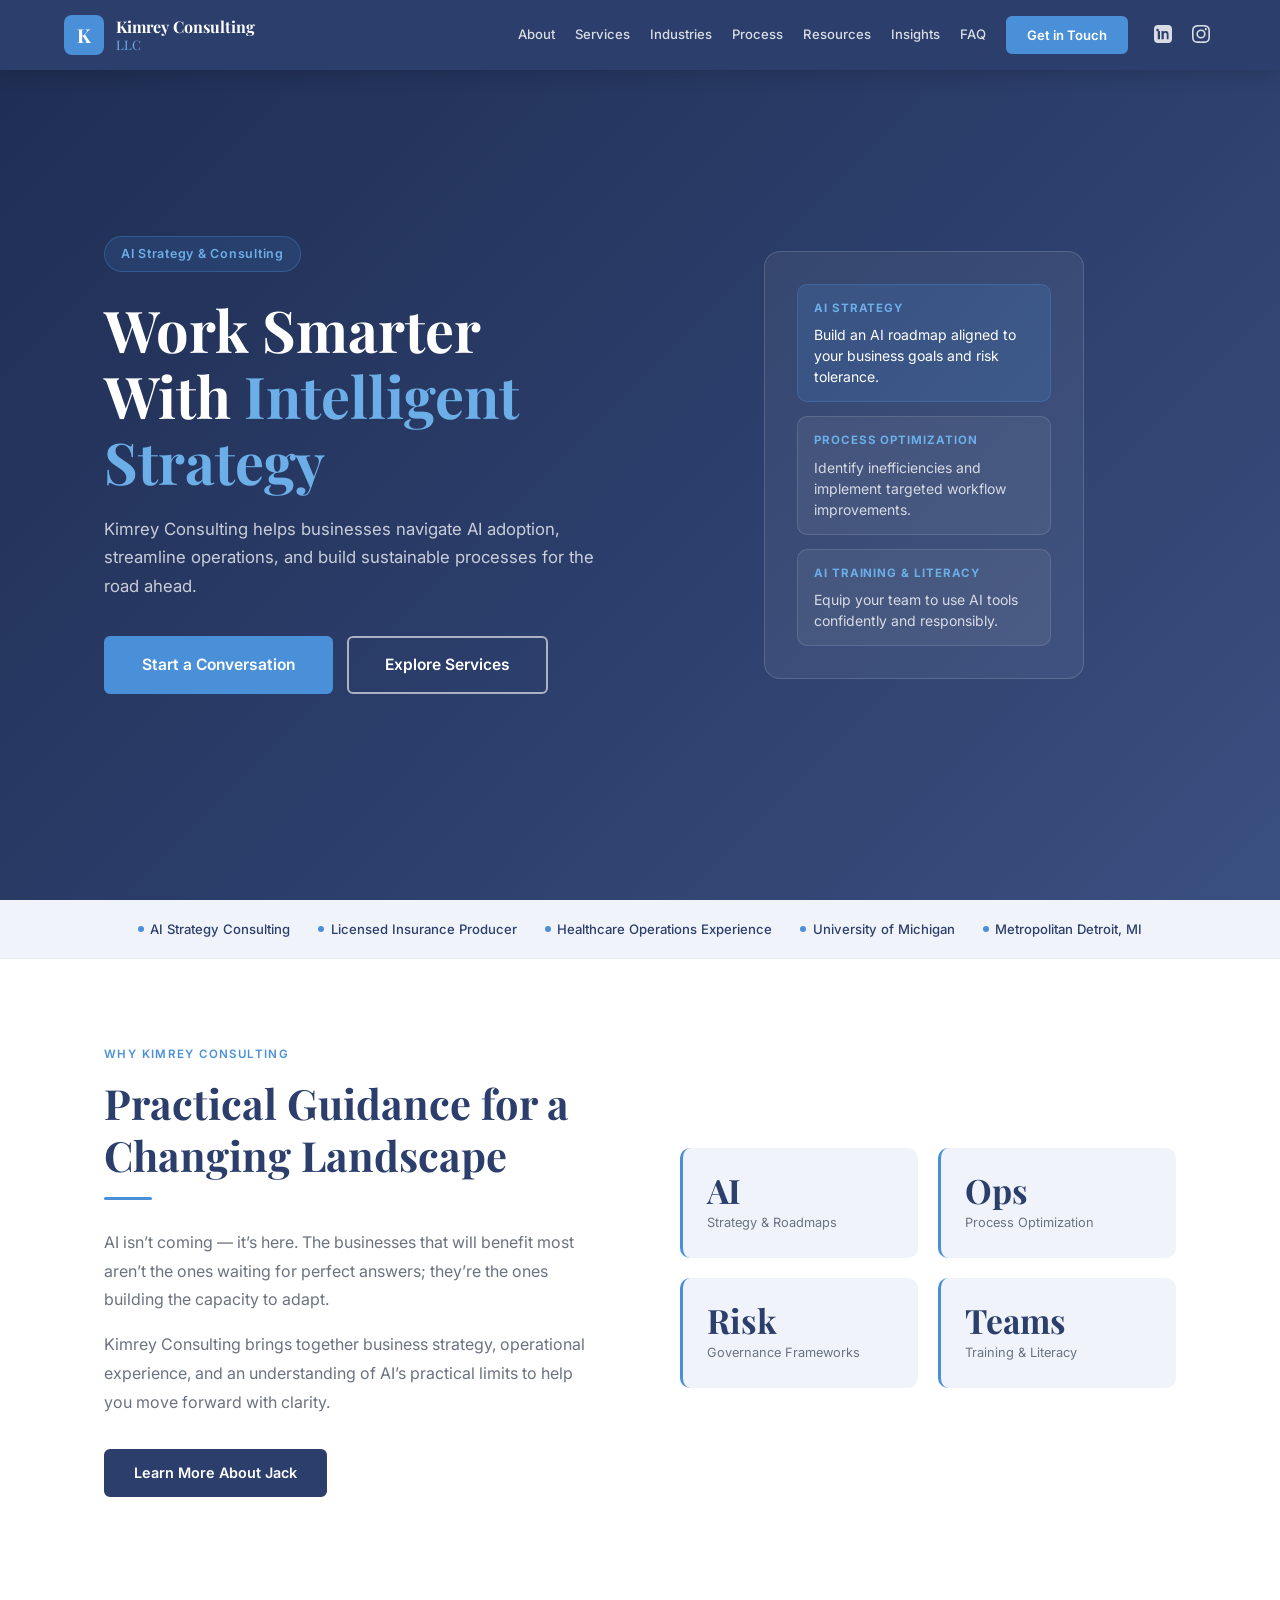
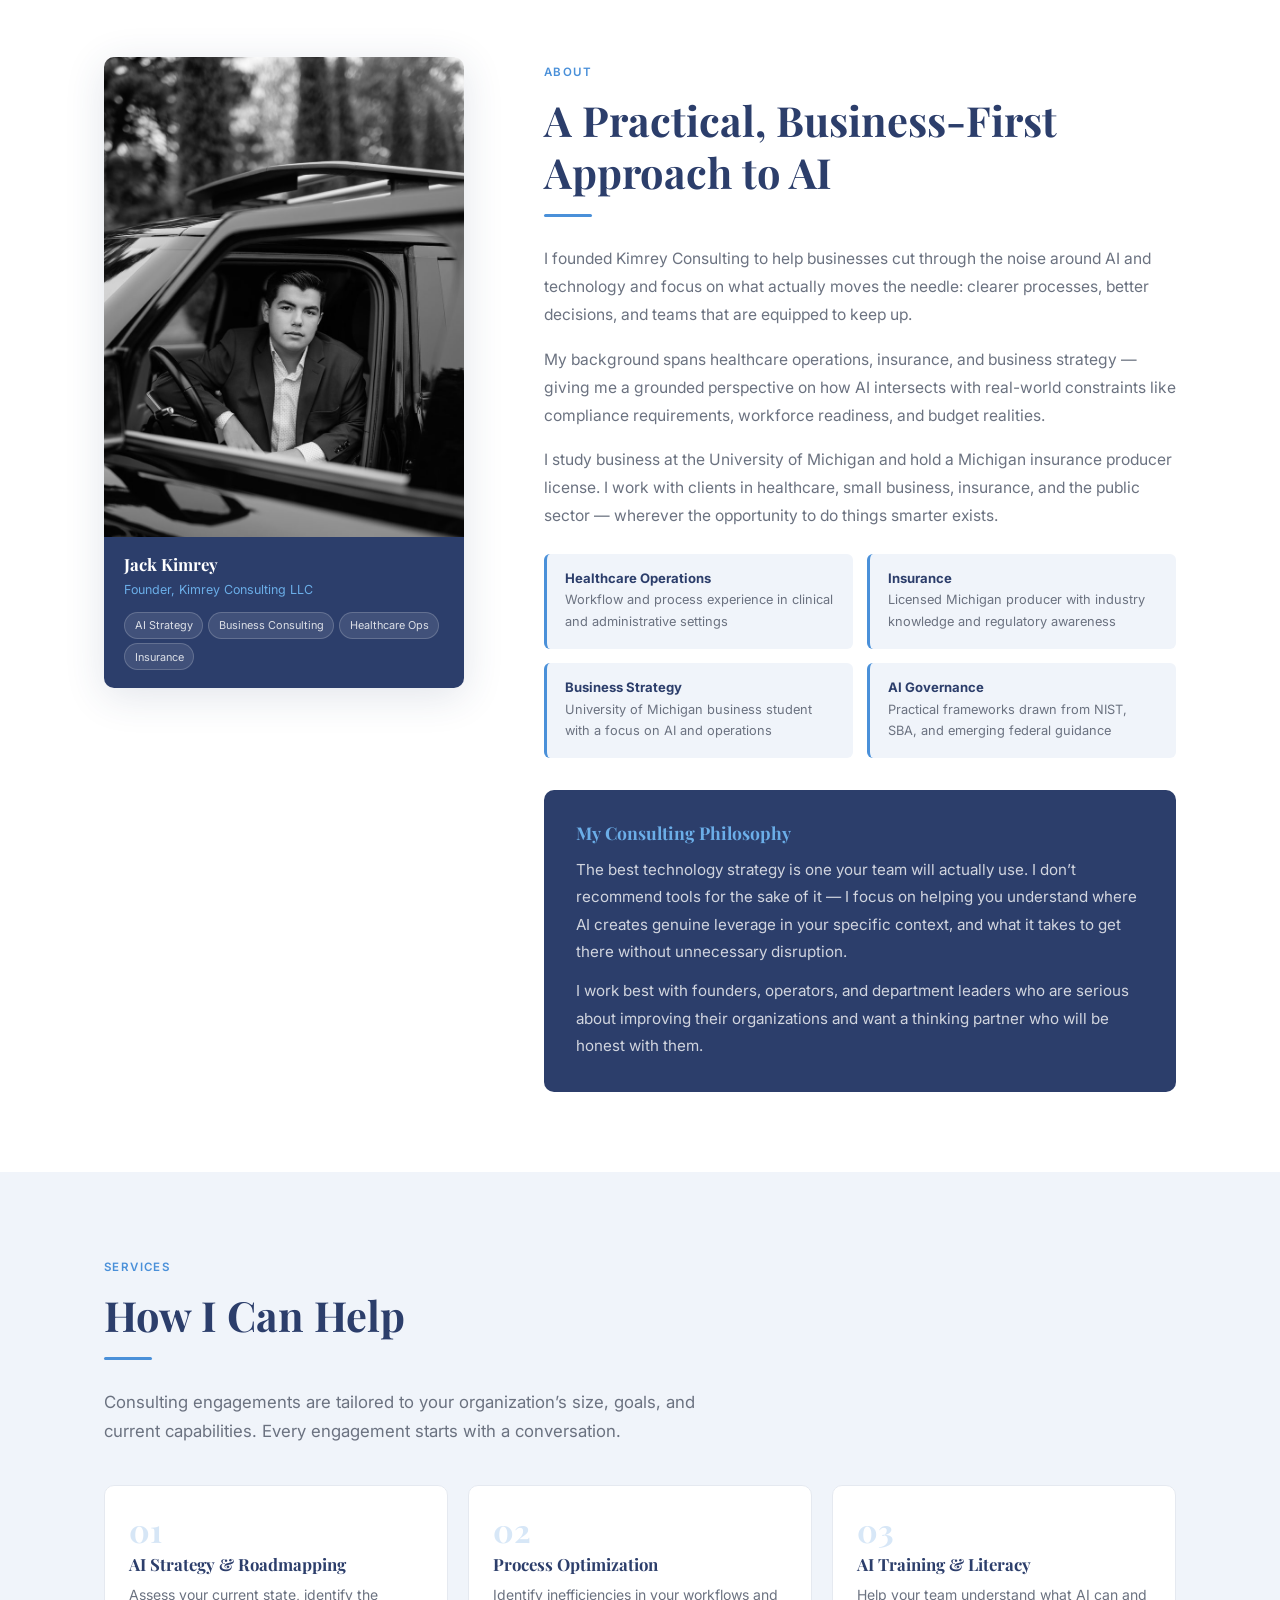
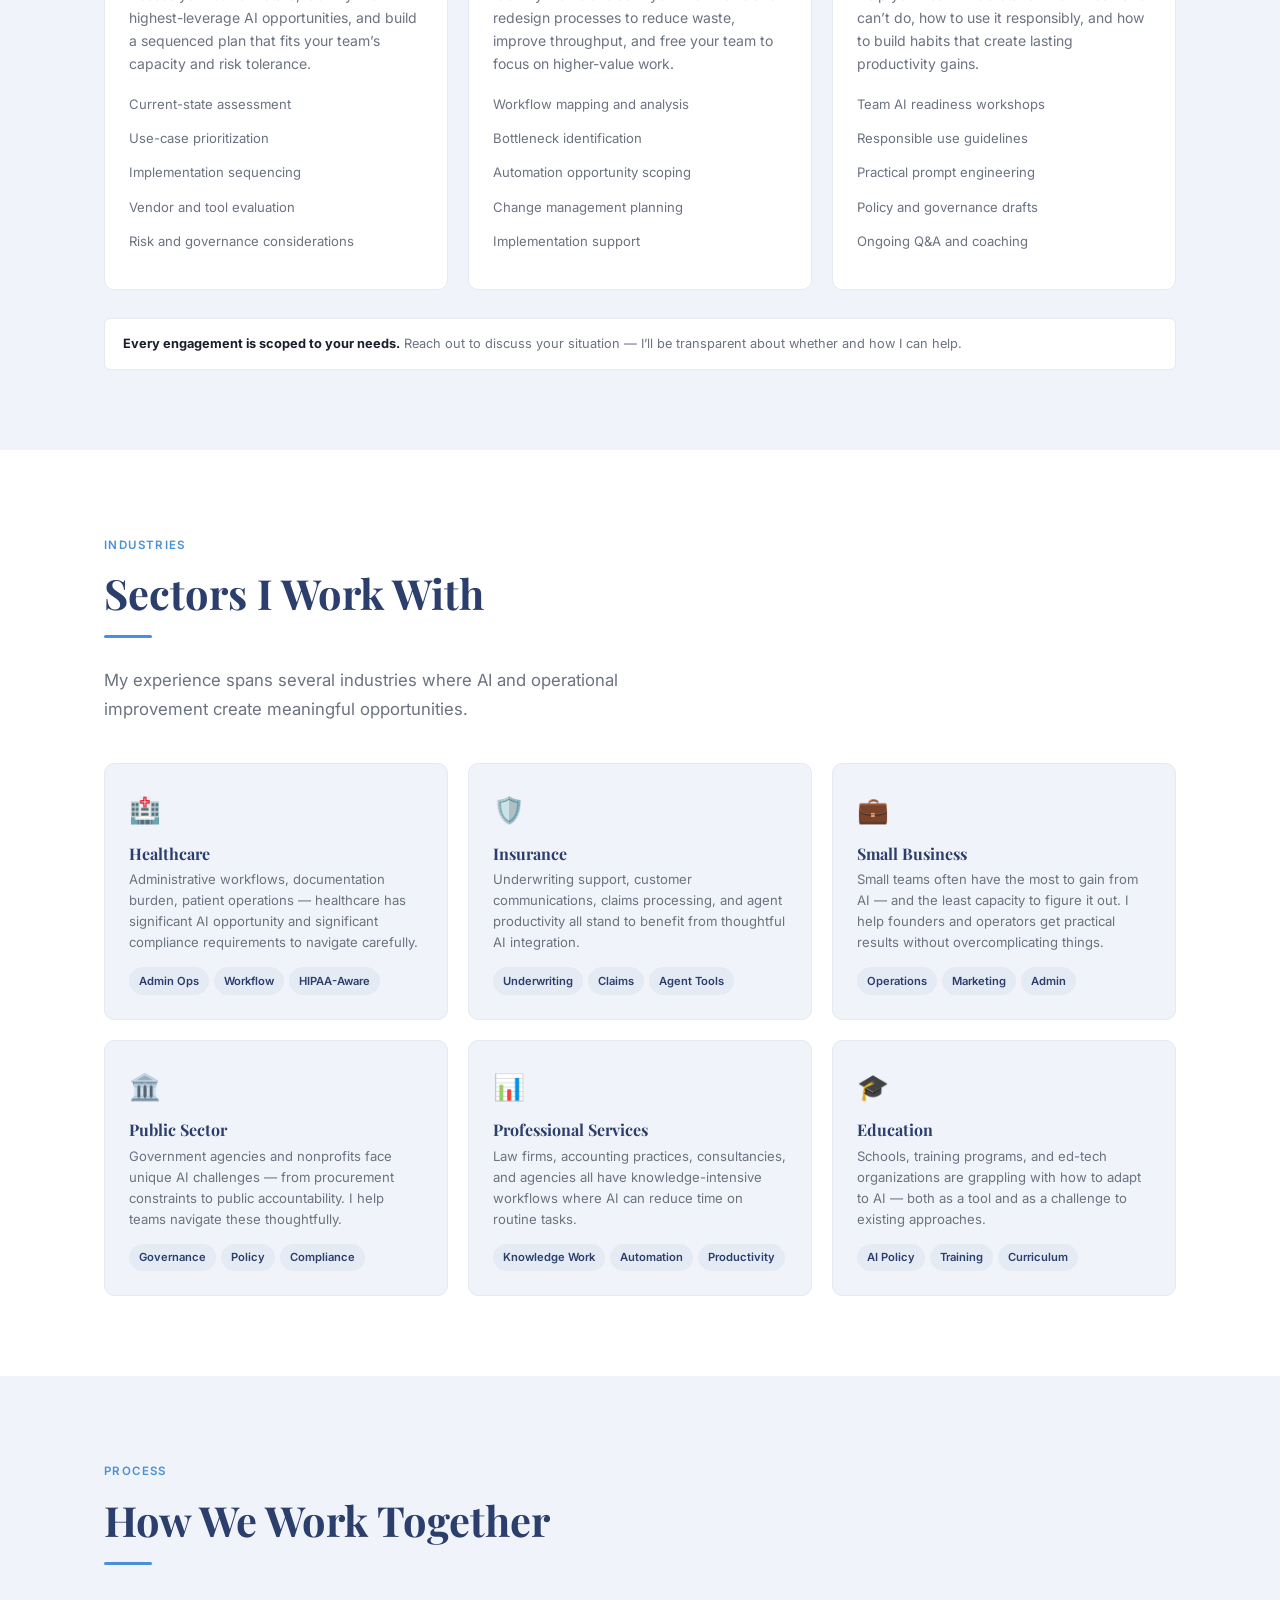
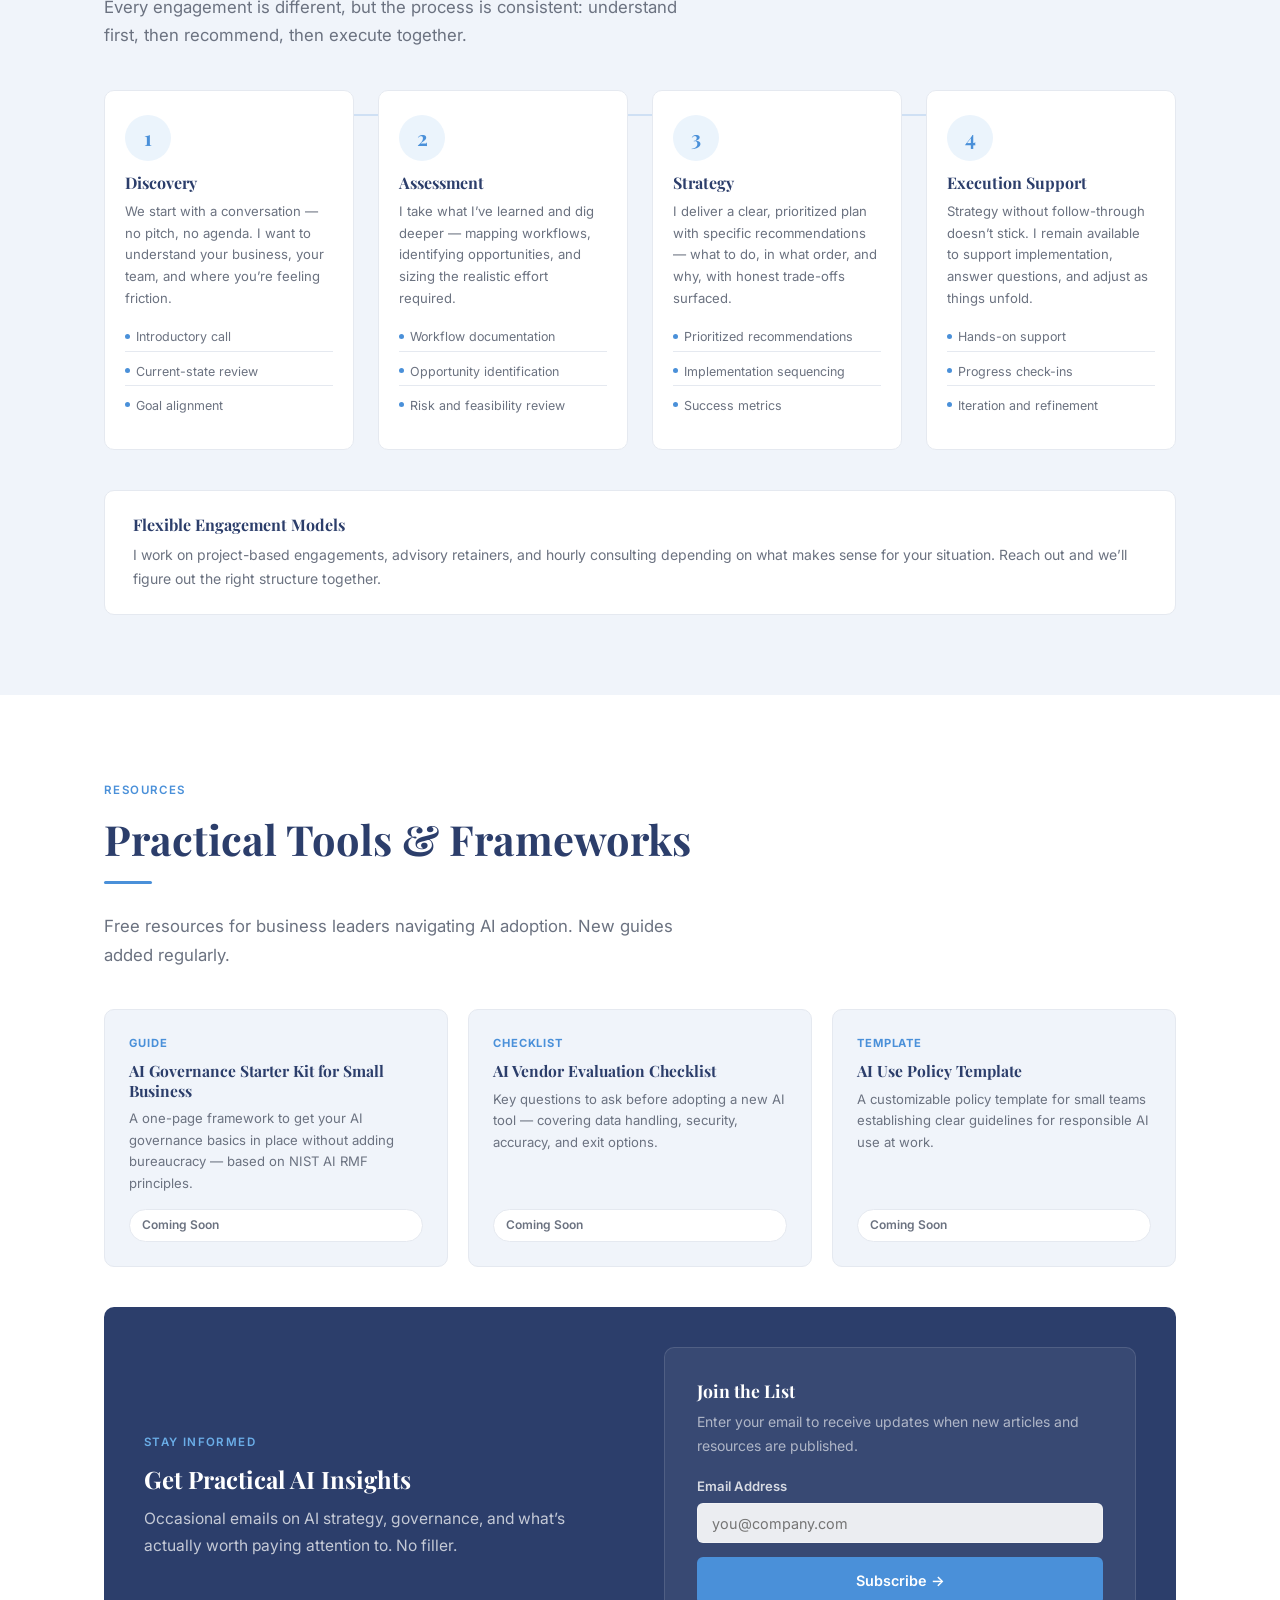
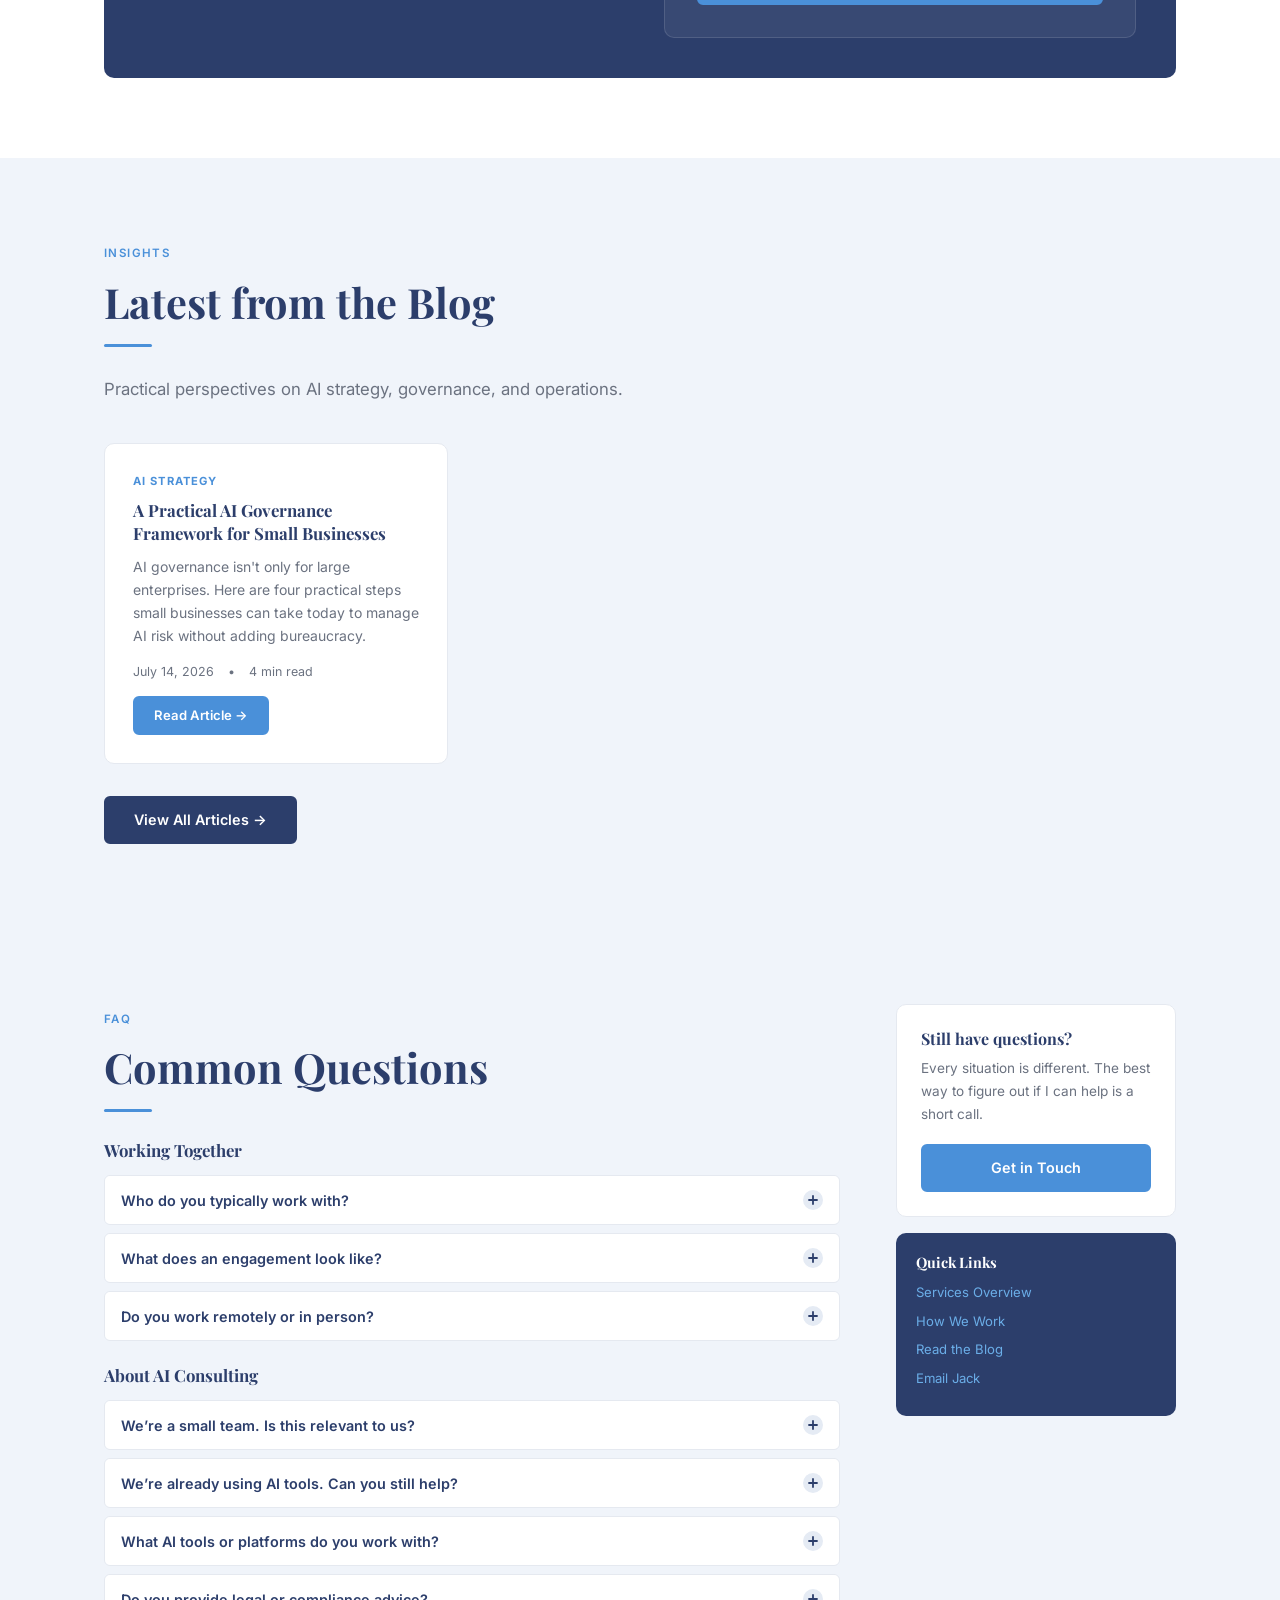
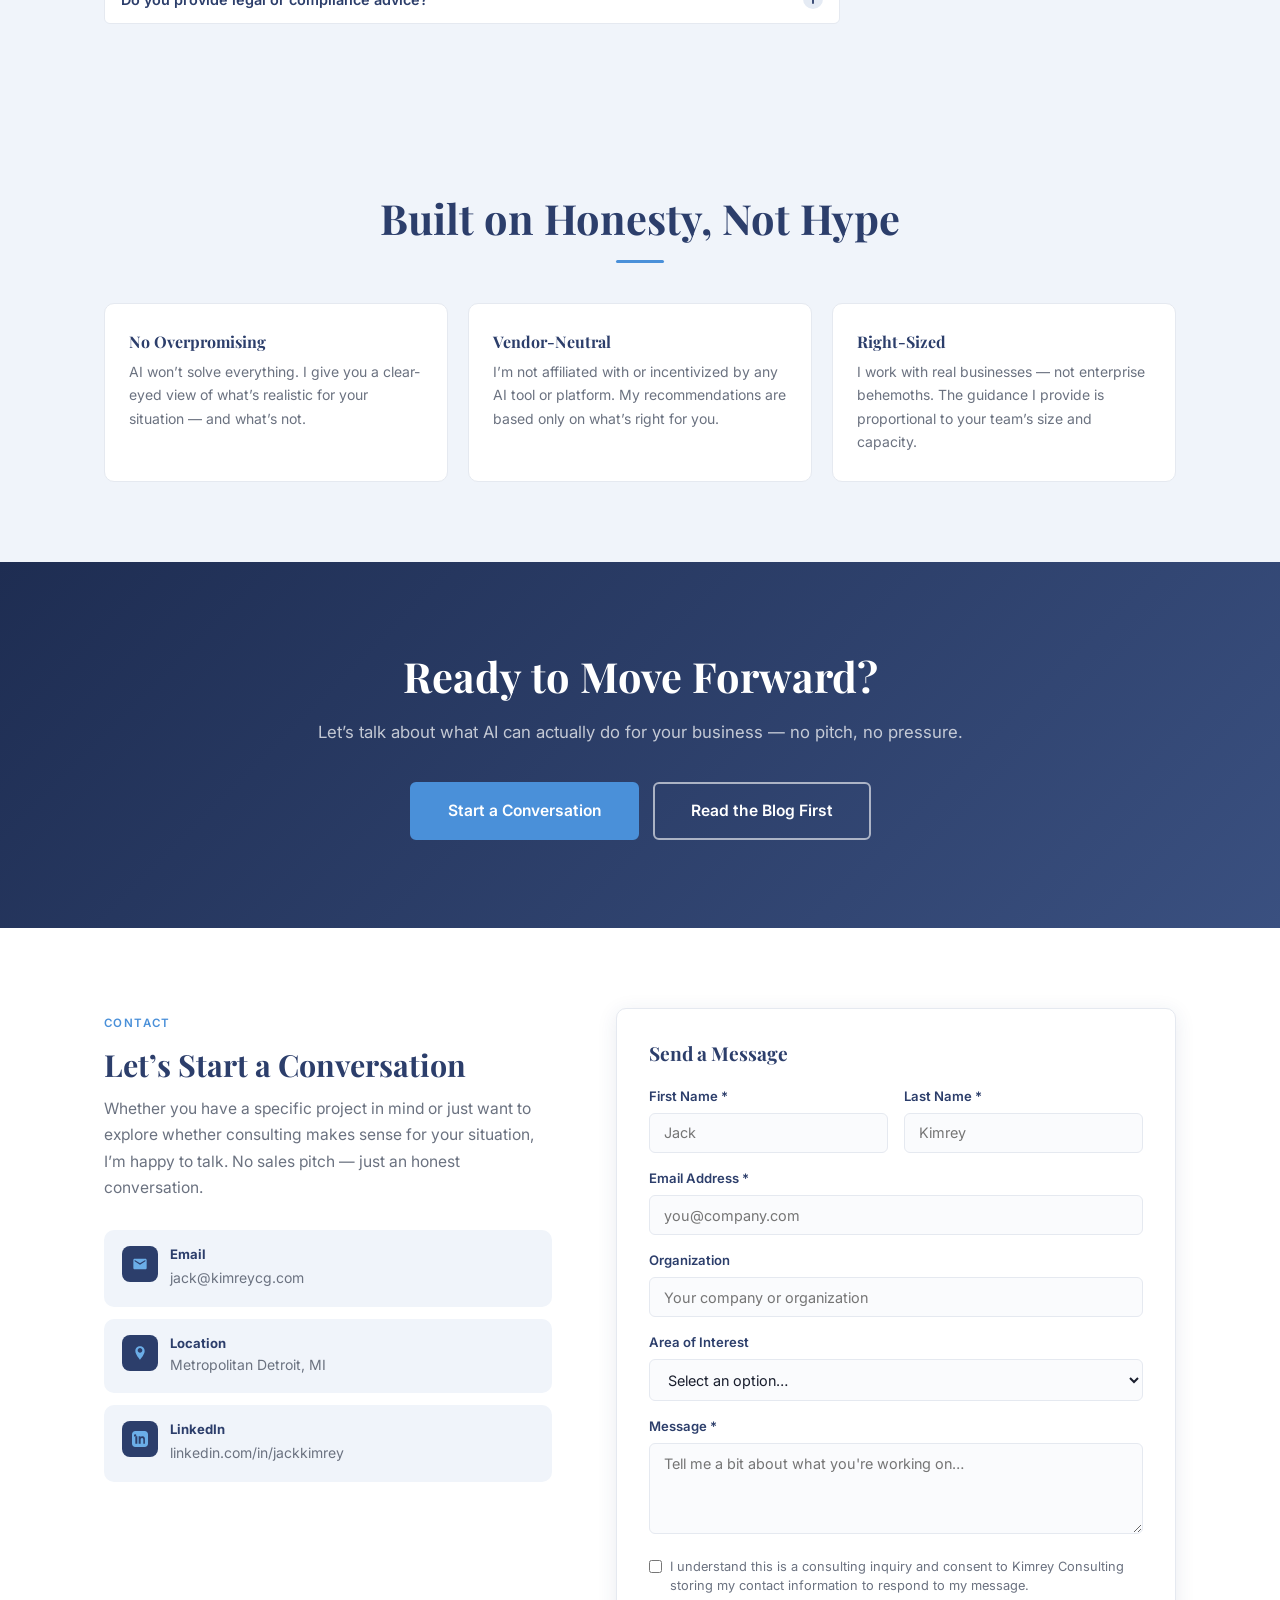
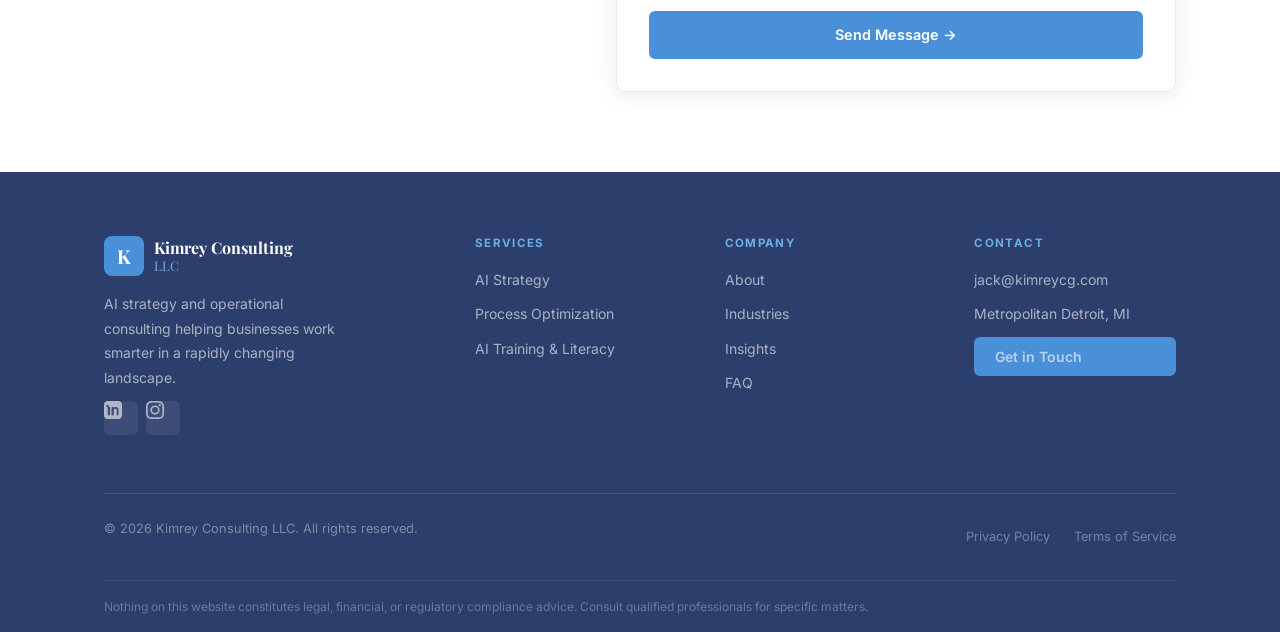
==== index.html @ 5db03464 "Initial Kimrey Consulting website" ====
<!DOCTYPE html>
<html lang="en">
<head>
<meta charset="UTF-8">
<meta name="viewport" content="width=device-width,initial-scale=1">
<title>Kimrey Consulting — AI Strategy & Business Consulting</title>
<meta name="description" content="AI strategy, process optimization, and operational consulting for healthcare, insurance, small business, and the public sector.">
<link rel="canonical" href="https://kimreycg.com/">
<meta property="og:title" content="Kimrey Consulting — AI Strategy & Business Consulting">
<meta property="og:description" content="AI strategy, process optimization, and operational consulting for healthcare, insurance, small business, and the public sector.">
<meta property="og:url" content="https://kimreycg.com/">
<meta property="og:type" content="website">
<meta name="robots" content="index,follow">
<link rel="preconnect" href="https://fonts.googleapis.com">
<link rel="preconnect" href="https://fonts.gstatic.com" crossorigin>
<link href="https://fonts.googleapis.com/css2?family=Inter:wght@400;500;600;700&family=Playfair+Display:wght@400;600;700&display=swap" rel="stylesheet">
<link rel="stylesheet" href="/assets/css/style.css">

</head>
<body>
<a href="#main-content" class="skip-link">Skip to main content</a>
<header class="site-header" role="banner">
<div class="nc">
  <a class="nb" href="/">
    <div class="lm">K</div>
    <div class="bt"><span class="bn">Kimrey Consulting</span><span class="bs">LLC</span></div>
  </a>
  <nav id="navLinks" class="nl" role="navigation" aria-label="Main navigation">
    <a href="/#about" class="">About</a>
    <a href="/#services" class="">Services</a>
    <a href="/#industries" class="">Industries</a>
    <a href="/#process" class="">Process</a>
    <a href="/#resources" class="">Resources</a>
    <a href="/insights.html" class="">Insights</a>
    <a href="/#faq" class="">FAQ</a>
    <a href="/#contact" class="btn btn-b btn-sm">Get in Touch</a>
    <div class="ns" aria-label="Social links">
      <a href="https://www.linkedin.com/in/jackkimrey/" target="_blank" rel="noopener noreferrer" aria-label="LinkedIn"><svg viewBox="0 0 24 24" width="18" height="18" fill="currentColor"><path d="M19 0H5C2.24 0 0 2.24 0 5v14c0 2.76 2.24 5 5 5h14c2.76 0 5-2.24 5-5V5c0-2.76-2.24-5-5-5zM8 19H5V8h3v11zM6.5 6.73A1.77 1.77 0 114.73 4.96 1.77 1.77 0 016.5 6.73zM20 19h-3v-5.6c0-1.34-.03-3.06-1.86-3.06-1.87 0-2.16 1.46-2.16 2.97V19H10V8h2.88v1.5h.04c.4-.76 1.38-1.56 2.84-1.56 3.04 0 3.6 2 3.6 4.59V19z"/></svg></a>
      <a href="https://www.instagram.com/kimreycg/" target="_blank" rel="noopener noreferrer" aria-label="Instagram"><svg viewBox="0 0 24 24" width="18" height="18" fill="currentColor"><path d="M12 2.163c3.204 0 3.584.012 4.85.07 3.252.148 4.771 1.691 4.919 4.919.058 1.265.069 1.645.069 4.849 0 3.205-.012 3.584-.069 4.849-.149 3.225-1.664 4.771-4.919 4.919-1.266.058-1.644.07-4.85.07-3.204 0-3.584-.012-4.849-.07-3.26-.149-4.771-1.699-4.919-4.92-.058-1.265-.07-1.644-.07-4.849 0-3.204.013-3.583.07-4.849.149-3.227 1.664-4.771 4.919-4.919 1.266-.057 1.645-.069 4.849-.069zm0-2.163c-3.259 0-3.667.014-4.947.072-4.358.2-6.78 2.618-6.98 6.98-.059 1.281-.073 1.689-.073 4.948 0 3.259.014 3.668.072 4.948.2 4.358 2.618 6.78 6.98 6.98 1.281.058 1.689.072 4.948.072 3.259 0 3.668-.014 4.948-.072 4.354-.2 6.782-2.618 6.979-6.98.059-1.28.073-1.689.073-4.948 0-3.259-.014-3.667-.072-4.947-.196-4.354-2.617-6.78-6.979-6.98-1.281-.059-1.69-.073-4.949-.073zm0 5.838a6.162 6.162 0 100 12.324 6.162 6.162 0 000-12.324zm0 10.162a4 4 0 110-8 4 4 0 010 8zm6.406-11.845a1.44 1.44 0 100 2.881 1.44 1.44 0 000-2.881z"/></svg></a>
    </div>
  </nav>
  <button id="navToggle" class="nt" aria-expanded="false" aria-controls="navLinks" aria-label="Toggle navigation">
    <span></span><span></span><span></span>
  </button>
</div>
</header>
<main id="main-content">

<!-- HERO -->
<section id="home" aria-label="Hero">
  <div class="con">
    <div class="hi">
      <div class="ht">
        <div class="hb">AI Strategy &amp; Consulting</div>
        <h1>Work Smarter With <em>Intelligent Strategy</em></h1>
        <p class="hs">Kimrey Consulting helps businesses navigate AI adoption, streamline operations, and build sustainable processes for the road ahead.</p>
        <div class="bg">
          <a href="#contact" class="btn btn-b btn-lg">Start a Conversation</a>
          <a href="#services" class="btn btn-wo btn-lg">Explore Services</a>
        </div>
      </div>
      <div class="hv" aria-hidden="true">
        <div style="background:rgba(255,255,255,.06);border:1px solid rgba(255,255,255,.14);border-radius:16px;padding:2rem;max-width:320px;width:100%;">
          <div style="display:flex;flex-direction:column;gap:.875rem;">
            <div style="background:rgba(74,144,217,.18);border:1px solid rgba(74,144,217,.3);border-radius:10px;padding:.875rem 1rem;">
              <div style="font-size:.72rem;color:#6BAEE8;font-weight:700;letter-spacing:.08em;text-transform:uppercase;margin-bottom:.35rem;">AI Strategy</div>
              <div style="color:#fff;font-size:.875rem;line-height:1.5;">Build an AI roadmap aligned to your business goals and risk tolerance.</div>
            </div>
            <div style="background:rgba(255,255,255,.06);border:1px solid rgba(255,255,255,.12);border-radius:10px;padding:.875rem 1rem;">
              <div style="font-size:.72rem;color:#6BAEE8;font-weight:700;letter-spacing:.08em;text-transform:uppercase;margin-bottom:.35rem;">Process Optimization</div>
              <div style="color:rgba(255,255,255,.78);font-size:.875rem;line-height:1.5;">Identify inefficiencies and implement targeted workflow improvements.</div>
            </div>
            <div style="background:rgba(255,255,255,.06);border:1px solid rgba(255,255,255,.12);border-radius:10px;padding:.875rem 1rem;">
              <div style="font-size:.72rem;color:#6BAEE8;font-weight:700;letter-spacing:.08em;text-transform:uppercase;margin-bottom:.35rem;">AI Training &amp; Literacy</div>
              <div style="color:rgba(255,255,255,.78);font-size:.875rem;line-height:1.5;">Equip your team to use AI tools confidently and responsibly.</div>
            </div>
          </div>
        </div>
      </div>
    </div>
  </div>
</section>

<!-- CREDENTIALS BAR -->
<div class="cb" aria-label="Quick credentials">
  <div class="cbi">
    <div class="ci"><div class="cd"></div>AI Strategy Consulting</div>
    <div class="ci"><div class="cd"></div>Licensed Insurance Producer</div>
    <div class="ci"><div class="cd"></div>Healthcare Operations Experience</div>
    <div class="ci"><div class="cd"></div>University of Michigan</div>
    <div class="ci"><div class="cd"></div>Metropolitan Detroit, MI</div>
  </div>
</div>

<!-- ABOUT HIGHLIGHT -->
<section id="hp" class="ps" aria-label="Highlight">
  <div class="con">
    <div class="pg">
      <div>
        <span class="tag">Why Kimrey Consulting</span>
        <h2 class="st">Practical Guidance for a Changing Landscape</h2>
        <div class="al"></div>
        <p style="color:var(--muted);line-height:1.8;">AI isn&rsquo;t coming — it&rsquo;s here. The businesses that will benefit most aren&rsquo;t the ones waiting for perfect answers; they&rsquo;re the ones building the capacity to adapt.</p>
        <p style="color:var(--muted);line-height:1.8;margin-top:.75rem;">Kimrey Consulting brings together business strategy, operational experience, and an understanding of AI&rsquo;s practical limits to help you move forward with clarity.</p>
        <div style="margin-top:2rem;"><a href="#about" class="btn btn-p">Learn More About Jack</a></div>
      </div>
      <div class="sg">
        <div class="sc"><div class="sn">AI</div><div class="sl">Strategy & Roadmaps</div></div>
        <div class="sc"><div class="sn">Ops</div><div class="sl">Process Optimization</div></div>
        <div class="sc"><div class="sn">Risk</div><div class="sl">Governance Frameworks</div></div>
        <div class="sc"><div class="sn">Teams</div><div class="sl">Training & Literacy</div></div>
      </div>
    </div>
  </div>
</section>

<!-- ABOUT -->
<section id="about" class="ps" aria-labelledby="about-heading">
  <div class="con">
    <div class="ag">
      <div class="apw">
        <div class="ap">
          <img src="/assets/img/jack-kimrey.jpg" alt="Jack Kimrey, founder of Kimrey Consulting LLC" loading="lazy">
          <div class="apc">
            <h4>Jack Kimrey</h4>
            <p>Founder, Kimrey Consulting LLC</p>
            <div class="cpp">
              <span class="cpi">AI Strategy</span>
              <span class="cpi">Business Consulting</span>
              <span class="cpi">Healthcare Ops</span>
              <span class="cpi">Insurance</span>
            </div>
          </div>
        </div>
      </div>
      <div class="ac">
        <span class="tag">About</span>
        <h2 id="about-heading" class="st">A Practical, Business-First Approach to AI</h2>
        <div class="al"></div>
        <p class="ab">I founded Kimrey Consulting to help businesses cut through the noise around AI and technology and focus on what actually moves the needle: clearer processes, better decisions, and teams that are equipped to keep up.</p>
        <p class="ab">My background spans healthcare operations, insurance, and business strategy — giving me a grounded perspective on how AI intersects with real-world constraints like compliance requirements, workforce readiness, and budget realities.</p>
        <p class="ab">I study business at the University of Michigan and hold a Michigan insurance producer license. I work with clients in healthcare, small business, insurance, and the public sector — wherever the opportunity to do things smarter exists.</p>
        <div class="cg">
          <div class="cc"><h5>Healthcare Operations</h5><p>Workflow and process experience in clinical and administrative settings</p></div>
          <div class="cc"><h5>Insurance</h5><p>Licensed Michigan producer with industry knowledge and regulatory awareness</p></div>
          <div class="cc"><h5>Business Strategy</h5><p>University of Michigan business student with a focus on AI and operations</p></div>
          <div class="cc"><h5>AI Governance</h5><p>Practical frameworks drawn from NIST, SBA, and emerging federal guidance</p></div>
        </div>
        <div class="mb">
          <h3>My Consulting Philosophy</h3>
          <p>The best technology strategy is one your team will actually use. I don&rsquo;t recommend tools for the sake of it — I focus on helping you understand where AI creates genuine leverage in your specific context, and what it takes to get there without unnecessary disruption.</p>
          <p>I work best with founders, operators, and department leaders who are serious about improving their organizations and want a thinking partner who will be honest with them.</p>
        </div>
      </div>
    </div>
  </div>
</section>

<!-- SERVICES -->
<section id="services" class="ps" aria-labelledby="services-heading">
  <div class="con">
    <span class="tag">Services</span>
    <h2 id="services-heading" class="st">How I Can Help</h2>
    <div class="al"></div>
    <p class="ss">Consulting engagements are tailored to your organization&rsquo;s size, goals, and current capabilities. Every engagement starts with a conversation.</p>
    <div class="svg">
      <div class="svc">
        <div class="svn">01</div>
        <h3>AI Strategy &amp; Roadmapping</h3>
        <p>Assess your current state, identify the highest-leverage AI opportunities, and build a sequenced plan that fits your team&rsquo;s capacity and risk tolerance.</p>
        <ul class="svl">
          <li>Current-state assessment</li>
          <li>Use-case prioritization</li>
          <li>Implementation sequencing</li>
          <li>Vendor and tool evaluation</li>
          <li>Risk and governance considerations</li>
        </ul>
      </div>
      <div class="svc">
        <div class="svn">02</div>
        <h3>Process Optimization</h3>
        <p>Identify inefficiencies in your workflows and redesign processes to reduce waste, improve throughput, and free your team to focus on higher-value work.</p>
        <ul class="svl">
          <li>Workflow mapping and analysis</li>
          <li>Bottleneck identification</li>
          <li>Automation opportunity scoping</li>
          <li>Change management planning</li>
          <li>Implementation support</li>
        </ul>
      </div>
      <div class="svc">
        <div class="svn">03</div>
        <h3>AI Training &amp; Literacy</h3>
        <p>Help your team understand what AI can and can&rsquo;t do, how to use it responsibly, and how to build habits that create lasting productivity gains.</p>
        <ul class="svl">
          <li>Team AI readiness workshops</li>
          <li>Responsible use guidelines</li>
          <li>Practical prompt engineering</li>
          <li>Policy and governance drafts</li>
          <li>Ongoing Q&amp;A and coaching</li>
        </ul>
      </div>
    </div>
    <div class="db">
      <strong>Every engagement is scoped to your needs.</strong> Reach out to discuss your situation — I&rsquo;ll be transparent about whether and how I can help.
    </div>
  </div>
</section>

<!-- INDUSTRIES -->
<section id="industries" class="ps" aria-labelledby="industries-heading">
  <div class="con">
    <span class="tag">Industries</span>
    <h2 id="industries-heading" class="st">Sectors I Work With</h2>
    <div class="al"></div>
    <p class="ss">My experience spans several industries where AI and operational improvement create meaningful opportunities.</p>
    <div class="ing">
      <div class="int">
        <div class="ii">🏥</div>
        <h3>Healthcare</h3>
        <p>Administrative workflows, documentation burden, patient operations — healthcare has significant AI opportunity and significant compliance requirements to navigate carefully.</p>
        <div class="its"><span class="it">Admin Ops</span><span class="it">Workflow</span><span class="it">HIPAA-Aware</span></div>
      </div>
      <div class="int">
        <div class="ii">🛡️</div>
        <h3>Insurance</h3>
        <p>Underwriting support, customer communications, claims processing, and agent productivity all stand to benefit from thoughtful AI integration.</p>
        <div class="its"><span class="it">Underwriting</span><span class="it">Claims</span><span class="it">Agent Tools</span></div>
      </div>
      <div class="int">
        <div class="ii">💼</div>
        <h3>Small Business</h3>
        <p>Small teams often have the most to gain from AI — and the least capacity to figure it out. I help founders and operators get practical results without overcomplicating things.</p>
        <div class="its"><span class="it">Operations</span><span class="it">Marketing</span><span class="it">Admin</span></div>
      </div>
      <div class="int">
        <div class="ii">🏛️</div>
        <h3>Public Sector</h3>
        <p>Government agencies and nonprofits face unique AI challenges — from procurement constraints to public accountability. I help teams navigate these thoughtfully.</p>
        <div class="its"><span class="it">Governance</span><span class="it">Policy</span><span class="it">Compliance</span></div>
      </div>
      <div class="int">
        <div class="ii">📊</div>
        <h3>Professional Services</h3>
        <p>Law firms, accounting practices, consultancies, and agencies all have knowledge-intensive workflows where AI can reduce time on routine tasks.</p>
        <div class="its"><span class="it">Knowledge Work</span><span class="it">Automation</span><span class="it">Productivity</span></div>
      </div>
      <div class="int">
        <div class="ii">🎓</div>
        <h3>Education</h3>
        <p>Schools, training programs, and ed-tech organizations are grappling with how to adapt to AI — both as a tool and as a challenge to existing approaches.</p>
        <div class="its"><span class="it">AI Policy</span><span class="it">Training</span><span class="it">Curriculum</span></div>
      </div>
    </div>
  </div>
</section>

<!-- PROCESS -->
<section id="process" class="ps" aria-labelledby="process-heading">
  <div class="con">
    <span class="tag">Process</span>
    <h2 id="process-heading" class="st">How We Work Together</h2>
    <div class="al"></div>
    <p class="ss">Every engagement is different, but the process is consistent: understand first, then recommend, then execute together.</p>
    <div class="prg">
      <div class="prc">
        <div class="prn">1</div>
        <h3>Discovery</h3>
        <p>We start with a conversation — no pitch, no agenda. I want to understand your business, your team, and where you&rsquo;re feeling friction.</p>
        <ul class="prd">
          <li>Introductory call</li>
          <li>Current-state review</li>
          <li>Goal alignment</li>
        </ul>
      </div>
      <div class="prc">
        <div class="prn">2</div>
        <h3>Assessment</h3>
        <p>I take what I&rsquo;ve learned and dig deeper — mapping workflows, identifying opportunities, and sizing the realistic effort required.</p>
        <ul class="prd">
          <li>Workflow documentation</li>
          <li>Opportunity identification</li>
          <li>Risk and feasibility review</li>
        </ul>
      </div>
      <div class="prc">
        <div class="prn">3</div>
        <h3>Strategy</h3>
        <p>I deliver a clear, prioritized plan with specific recommendations — what to do, in what order, and why, with honest trade-offs surfaced.</p>
        <ul class="prd">
          <li>Prioritized recommendations</li>
          <li>Implementation sequencing</li>
          <li>Success metrics</li>
        </ul>
      </div>
      <div class="prc">
        <div class="prn">4</div>
        <h3>Execution Support</h3>
        <p>Strategy without follow-through doesn&rsquo;t stick. I remain available to support implementation, answer questions, and adjust as things unfold.</p>
        <ul class="prd">
          <li>Hands-on support</li>
          <li>Progress check-ins</li>
          <li>Iteration and refinement</li>
        </ul>
      </div>
    </div>
    <div class="prn2">
      <h4>Flexible Engagement Models</h4>
      <p>I work on project-based engagements, advisory retainers, and hourly consulting depending on what makes sense for your situation. Reach out and we&rsquo;ll figure out the right structure together.</p>
    </div>
  </div>
</section>

<!-- RESOURCES -->
<section id="resources" class="ps" aria-labelledby="resources-heading">
  <div class="con">
    <span class="tag">Resources</span>
    <h2 id="resources-heading" class="st">Practical Tools &amp; Frameworks</h2>
    <div class="al"></div>
    <p class="ss">Free resources for business leaders navigating AI adoption. New guides added regularly.</p>
    <div class="rsg">
      <div class="rsc">
        <span class="rst">Guide</span>
        <h3>AI Governance Starter Kit for Small Business</h3>
        <p>A one-page framework to get your AI governance basics in place without adding bureaucracy — based on NIST AI RMF principles.</p>
        <span class="csb">Coming Soon</span>
      </div>
      <div class="rsc">
        <span class="rst">Checklist</span>
        <h3>AI Vendor Evaluation Checklist</h3>
        <p>Key questions to ask before adopting a new AI tool — covering data handling, security, accuracy, and exit options.</p>
        <span class="csb">Coming Soon</span>
      </div>
      <div class="rsc">
        <span class="rst">Template</span>
        <h3>AI Use Policy Template</h3>
        <p>A customizable policy template for small teams establishing clear guidelines for responsible AI use at work.</p>
        <span class="csb">Coming Soon</span>
      </div>
    </div>
    <div class="nb2">
      <div class="nb2i">
        <div>
          <span class="tag">Stay Informed</span>
          <h2>Get Practical AI Insights</h2>
          <p>Occasional emails on AI strategy, governance, and what&rsquo;s actually worth paying attention to. No filler.</p>
        </div>
        <div class="lfb">
          <h3>Join the List</h3>
          <p>Enter your email to receive updates when new articles and resources are published.</p>
          <form name="lead-magnet" data-netlify="true" onsubmit="handleLeadSubmit(event)">
            <input type="hidden" name="form-name" value="lead-magnet">
            <input type="text" name="bot-field" style="display:none" aria-hidden="true">
            <label for="leadEmail">Email Address</label>
            <input type="email" id="leadEmail" name="email" placeholder="you@company.com" required>
            <button type="submit" class="btn btn-b" style="width:100%;justify-content:center;">Subscribe →</button>
          </form>
        </div>
      </div>
    </div>
  </div>
</section>

<!-- LATEST INSIGHTS -->
<section id="latest-insights" class="ps" style="background:var(--cream);" aria-labelledby="insights-heading">
  <div class="con">
    <span class="tag">Insights</span>
    <h2 id="insights-heading" class="st">Latest from the Blog</h2>
    <div class="al"></div>
    <p class="ss">Practical perspectives on AI strategy, governance, and operations.</p>
    <div id="latestInsightsGrid" class="icg">
      <p class="loading-text">Loading articles…</p>
    </div>
    <div style="margin-top:2rem;"><a href="/insights.html" class="btn btn-p">View All Articles →</a></div>
  </div>
</section>

<!-- FAQ -->
<section id="faq" class="ps" aria-labelledby="faq-heading">
  <div class="con">
    <div class="fl2">
      <div>
        <span class="tag">FAQ</span>
        <h2 id="faq-heading" class="st">Common Questions</h2>
        <div class="al"></div>

        <h3 class="fst">Working Together</h3>

        <div class="ai">
          <button class="ab2" aria-expanded="false" aria-controls="faq1">
            Who do you typically work with?
            <span class="aic"><svg width="10" height="10" viewBox="0 0 10 10" fill="none"><path d="M5 1v8M1 5h8" stroke="currentColor" stroke-width="1.8" stroke-linecap="round"/></svg></span>
          </button>
          <div id="faq1" class="ap2" aria-hidden="true" style="display:none">
            <p>I work with founders, operators, department leaders, and small business owners who are serious about improving their organizations. Most of my clients are in healthcare, insurance, small business, or the public sector — but I&rsquo;m open to conversations with anyone facing the challenges I can genuinely help with.</p>
          </div>
        </div>

        <div class="ai">
          <button class="ab2" aria-expanded="false" aria-controls="faq2">
            What does an engagement look like?
            <span class="aic"><svg width="10" height="10" viewBox="0 0 10 10" fill="none"><path d="M5 1v8M1 5h8" stroke="currentColor" stroke-width="1.8" stroke-linecap="round"/></svg></span>
          </button>
          <div id="faq2" class="ap2" aria-hidden="true" style="display:none">
            <p>Every engagement starts with a discovery call so I can understand your situation before recommending anything. From there, engagements range from a focused project (a specific strategy deliverable or training workshop) to an ongoing advisory relationship. I&rsquo;ll always be transparent about scope and pricing before we commit to anything.</p>
          </div>
        </div>

        <div class="ai">
          <button class="ab2" aria-expanded="false" aria-controls="faq3">
            Do you work remotely or in person?
            <span class="aic"><svg width="10" height="10" viewBox="0 0 10 10" fill="none"><path d="M5 1v8M1 5h8" stroke="currentColor" stroke-width="1.8" stroke-linecap="round"/></svg></span>
          </button>
          <div id="faq3" class="ap2" aria-hidden="true" style="display:none">
            <p>Most of my work is done remotely via video calls and shared documents. For clients in the Metro Detroit area, in-person meetings can be arranged when it makes sense for the engagement.</p>
          </div>
        </div>

        <h3 class="fst">About AI Consulting</h3>

        <div class="ai">
          <button class="ab2" aria-expanded="false" aria-controls="faq4">
            We&rsquo;re a small team. Is this relevant to us?
            <span class="aic"><svg width="10" height="10" viewBox="0 0 10 10" fill="none"><path d="M5 1v8M1 5h8" stroke="currentColor" stroke-width="1.8" stroke-linecap="round"/></svg></span>
          </button>
          <div id="faq4" class="ap2" aria-hidden="true" style="display:none">
            <p>Often, yes. Small teams have the most to gain from AI assistance because each person carries more responsibility. The key is identifying the two or three places where AI actually saves meaningful time — and not overcomplicating the rest. I&rsquo;m particularly focused on practical, right-sized guidance for small businesses rather than enterprise-scale implementations.</p>
          </div>
        </div>

        <div class="ai">
          <button class="ab2" aria-expanded="false" aria-controls="faq5">
            We&rsquo;re already using AI tools. Can you still help?
            <span class="aic"><svg width="10" height="10" viewBox="0 0 10 10" fill="none"><path d="M5 1v8M1 5h8" stroke="currentColor" stroke-width="1.8" stroke-linecap="round"/></svg></span>
          </button>
          <div id="faq5" class="ap2" aria-hidden="true" style="display:none">
            <p>Absolutely. Many teams are using AI tools without a clear strategy or governance framework — which creates its own risks. I can help you audit what you&rsquo;re doing, identify gaps, establish better policies, and find the next layer of opportunity you might be missing.</p>
          </div>
        </div>

        <div class="ai">
          <button class="ab2" aria-expanded="false" aria-controls="faq6">
            What AI tools or platforms do you work with?
            <span class="aic"><svg width="10" height="10" viewBox="0 0 10 10" fill="none"><path d="M5 1v8M1 5h8" stroke="currentColor" stroke-width="1.8" stroke-linecap="round"/></svg></span>
          </button>
          <div id="faq6" class="ap2" aria-hidden="true" style="display:none">
            <p>I&rsquo;m tool-agnostic and not affiliated with any AI vendor. My focus is on helping you choose and use tools well, not on recommending any particular platform. That said, I have practical working experience with a wide range of AI tools and can give honest assessments of their trade-offs for your specific use case.</p>
          </div>
        </div>

        <div class="ai">
          <button class="ab2" aria-expanded="false" aria-controls="faq7">
            Do you provide legal or compliance advice?
            <span class="aic"><svg width="10" height="10" viewBox="0 0 10 10" fill="none"><path d="M5 1v8M1 5h8" stroke="currentColor" stroke-width="1.8" stroke-linecap="round"/></svg></span>
          </button>
          <div id="faq7" class="ap2" aria-hidden="true" style="display:none">
            <p>No. I provide business strategy and operational consulting — not legal, regulatory compliance, cybersecurity audit, or clinical advice. For matters requiring licensed professional guidance in those areas, I&rsquo;ll be upfront and recommend you engage the appropriate professional.</p>
          </div>
        </div>
      </div>

      <aside class="fsb">
        <div class="fcb">
          <h3>Still have questions?</h3>
          <p>Every situation is different. The best way to figure out if I can help is a short call.</p>
          <a href="#contact" class="btn btn-b" style="width:100%;justify-content:center;">Get in Touch</a>
        </div>
        <div class="flb" style="margin-top:1rem;">
          <h4>Quick Links</h4>
          <a href="#services">Services Overview</a>
          <a href="#process">How We Work</a>
          <a href="/insights.html">Read the Blog</a>
          <a href="mailto:jack@kimreycg.com">Email Jack</a>
        </div>
      </aside>
    </div>
  </div>
</section>

<!-- TRUST -->
<section class="ts ps" aria-label="Trust signals">
  <div class="con">
    <h2 class="st" style="text-align:center;">Built on Honesty, Not Hype</h2>
    <div class="al c"></div>
    <div class="tg">
      <div class="tc">
        <h4>No Overpromising</h4>
        <p>AI won&rsquo;t solve everything. I give you a clear-eyed view of what&rsquo;s realistic for your situation — and what&rsquo;s not.</p>
      </div>
      <div class="tc">
        <h4>Vendor-Neutral</h4>
        <p>I&rsquo;m not affiliated with or incentivized by any AI tool or platform. My recommendations are based only on what&rsquo;s right for you.</p>
      </div>
      <div class="tc">
        <h4>Right-Sized</h4>
        <p>I work with real businesses — not enterprise behemoths. The guidance I provide is proportional to your team&rsquo;s size and capacity.</p>
      </div>
    </div>
  </div>
</section>

<!-- CTA BAND -->
<section class="fcta" aria-label="Call to action">
  <div class="con">
    <h2>Ready to Move Forward?</h2>
    <p>Let&rsquo;s talk about what AI can actually do for your business — no pitch, no pressure.</p>
    <div class="bg" style="justify-content:center;">
      <a href="#contact" class="btn btn-b btn-lg">Start a Conversation</a>
      <a href="/insights.html" class="btn btn-wo btn-lg">Read the Blog First</a>
    </div>
  </div>
</section>

<!-- CONTACT -->
<section id="contact" class="ps" aria-labelledby="contact-heading">
  <div class="con">
    <div class="col">
      <div class="ci2">
        <span class="tag">Contact</span>
        <h2 id="contact-heading">Let&rsquo;s Start a Conversation</h2>
        <p>Whether you have a specific project in mind or just want to explore whether consulting makes sense for your situation, I&rsquo;m happy to talk. No sales pitch — just an honest conversation.</p>
        <div class="cms">
          <div class="cm">
            <div class="cmi"><svg viewBox="0 0 24 24" fill="currentColor" width="16" height="16"><path d="M20 4H4C2.9 4 2 4.9 2 6v12c0 1.1.9 2 2 2h16c1.1 0 2-.9 2-2V6c0-1.1-.9-2-2-2zm0 4l-8 5-8-5V6l8 5 8-5v2z"/></svg></div>
            <div class="cmt"><h5>Email</h5><a href="mailto:jack@kimreycg.com">jack@kimreycg.com</a></div>
          </div>
          <div class="cm">
            <div class="cmi"><svg viewBox="0 0 24 24" fill="currentColor" width="16" height="16"><path d="M12 2C8.13 2 5 5.13 5 9c0 5.25 7 13 7 13s7-7.75 7-13c0-3.87-3.13-7-7-7zm0 9.5C10.07 11.5 8.5 9.93 8.5 8S10.07 4.5 12 4.5 15.5 6.07 15.5 8 13.93 11.5 12 11.5z"/></svg></div>
            <div class="cmt"><h5>Location</h5><p>Metropolitan Detroit, MI</p></div>
          </div>
          <div class="cm">
            <div class="cmi"><svg viewBox="0 0 24 24" width="18" height="18" fill="currentColor"><path d="M19 0H5C2.24 0 0 2.24 0 5v14c0 2.76 2.24 5 5 5h14c2.76 0 5-2.24 5-5V5c0-2.76-2.24-5-5-5zM8 19H5V8h3v11zM6.5 6.73A1.77 1.77 0 114.73 4.96 1.77 1.77 0 016.5 6.73zM20 19h-3v-5.6c0-1.34-.03-3.06-1.86-3.06-1.87 0-2.16 1.46-2.16 2.97V19H10V8h2.88v1.5h.04c.4-.76 1.38-1.56 2.84-1.56 3.04 0 3.6 2 3.6 4.59V19z"/></svg></div>
            <div class="cmt"><h5>LinkedIn</h5><a href="https://www.linkedin.com/in/jackkimrey/" target="_blank" rel="noopener noreferrer">linkedin.com/in/jackkimrey</a></div>
          </div>
        </div>
      </div>

      <div class="fcard">
        <div id="formWrap">
          <h3>Send a Message</h3>
          <form id="contactForm" name="contact" data-netlify="true" onsubmit="handleContactSubmit(event)">
            <input type="hidden" name="form-name" value="contact">
            <input type="text" name="bot-field" style="display:none" aria-hidden="true">
            <div class="fr">
              <div class="fg2"><label for="cfName">First Name *</label><input id="cfName" name="firstName" required placeholder="Jack"></div>
              <div class="fg2"><label for="cfLast">Last Name *</label><input id="cfLast" name="lastName" required placeholder="Kimrey"></div>
            </div>
            <div class="fg2"><label for="cfEmail">Email Address *</label><input id="cfEmail" name="email" type="email" required placeholder="you@company.com"></div>
            <div class="fg2"><label for="cfOrg">Organization</label><input id="cfOrg" name="organization" placeholder="Your company or organization"></div>
            <div class="fg2">
              <label for="cfService">Area of Interest</label>
              <select id="cfService" name="service">
                <option value="">Select an option…</option>
                <option>AI Strategy &amp; Roadmapping</option>
                <option>Process Optimization</option>
                <option>AI Training &amp; Literacy</option>
                <option>General Inquiry</option>
              </select>
            </div>
            <div class="fg2"><label for="cfMsg">Message *</label><textarea id="cfMsg" name="message" required rows="4" placeholder="Tell me a bit about what you're working on…"></textarea></div>
            <div class="cr">
              <input type="checkbox" id="cfConsent" name="consent" required>
              <label for="cfConsent">I understand this is a consulting inquiry and consent to Kimrey Consulting storing my contact information to respond to my message.</label>
            </div>
            <div id="formError" class="fe">Something went wrong. Please try again or email jack@kimreycg.com directly.</div>
            <button id="submitBtn" type="submit" class="btn btn-b" style="width:100%;justify-content:center;margin-top:1rem;">Send Message →</button>
          </form>
        </div>
        <div id="formSuccess" class="fsucc">
          <div class="fsucc-i">✅</div>
          <h4>Message Received!</h4>
          <p>Thanks for reaching out. I&rsquo;ll be in touch within 1–2 business days.</p>
        </div>
      </div>
    </div>
  </div>
</section>

</main>
<footer class="site-footer" role="contentinfo">
<div class="con">
  <div class="fg">
    <div class="fc">
      <a class="nb" href="/" style="display:flex;gap:.6rem;align-items:center;text-decoration:none;margin-bottom:.5rem;">
        <div class="lm">K</div>
        <div class="bt"><span class="bn">Kimrey Consulting</span><span class="bs">LLC</span></div>
      </a>
      <p class="fbd">AI strategy and operational consulting helping businesses work smarter in a rapidly changing landscape.</p>
      <div class="fsoc">
        <a href="https://www.linkedin.com/in/jackkimrey/" target="_blank" rel="noopener noreferrer" aria-label="LinkedIn"><svg viewBox="0 0 24 24" width="18" height="18" fill="currentColor"><path d="M19 0H5C2.24 0 0 2.24 0 5v14c0 2.76 2.24 5 5 5h14c2.76 0 5-2.24 5-5V5c0-2.76-2.24-5-5-5zM8 19H5V8h3v11zM6.5 6.73A1.77 1.77 0 114.73 4.96 1.77 1.77 0 016.5 6.73zM20 19h-3v-5.6c0-1.34-.03-3.06-1.86-3.06-1.87 0-2.16 1.46-2.16 2.97V19H10V8h2.88v1.5h.04c.4-.76 1.38-1.56 2.84-1.56 3.04 0 3.6 2 3.6 4.59V19z"/></svg></a>
        <a href="https://www.instagram.com/kimreycg/" target="_blank" rel="noopener noreferrer" aria-label="Instagram"><svg viewBox="0 0 24 24" width="18" height="18" fill="currentColor"><path d="M12 2.163c3.204 0 3.584.012 4.85.07 3.252.148 4.771 1.691 4.919 4.919.058 1.265.069 1.645.069 4.849 0 3.205-.012 3.584-.069 4.849-.149 3.225-1.664 4.771-4.919 4.919-1.266.058-1.644.07-4.85.07-3.204 0-3.584-.012-4.849-.07-3.26-.149-4.771-1.699-4.919-4.92-.058-1.265-.07-1.644-.07-4.849 0-3.204.013-3.583.07-4.849.149-3.227 1.664-4.771 4.919-4.919 1.266-.057 1.645-.069 4.849-.069zm0-2.163c-3.259 0-3.667.014-4.947.072-4.358.2-6.78 2.618-6.98 6.98-.059 1.281-.073 1.689-.073 4.948 0 3.259.014 3.668.072 4.948.2 4.358 2.618 6.78 6.98 6.98 1.281.058 1.689.072 4.948.072 3.259 0 3.668-.014 4.948-.072 4.354-.2 6.782-2.618 6.979-6.98.059-1.28.073-1.689.073-4.948 0-3.259-.014-3.667-.072-4.947-.196-4.354-2.617-6.78-6.979-6.98-1.281-.059-1.69-.073-4.949-.073zm0 5.838a6.162 6.162 0 100 12.324 6.162 6.162 0 000-12.324zm0 10.162a4 4 0 110-8 4 4 0 010 8zm6.406-11.845a1.44 1.44 0 100 2.881 1.44 1.44 0 000-2.881z"/></svg></a>
      </div>
    </div>
    <div class="fc">
      <h5>Services</h5>
      <a href="/#services">AI Strategy</a>
      <a href="/#services">Process Optimization</a>
      <a href="/#services">AI Training & Literacy</a>
    </div>
    <div class="fc">
      <h5>Company</h5>
      <a href="/#about">About</a>
      <a href="/#industries">Industries</a>
      <a href="/insights.html">Insights</a>
      <a href="/#faq">FAQ</a>
    </div>
    <div class="fc">
      <h5>Contact</h5>
      <a href="mailto:jack@kimreycg.com">jack@kimreycg.com</a>
      <p>Metropolitan Detroit, MI</p>
      <a href="/#contact" class="btn btn-b btn-sm" style="margin-top:.625rem;">Get in Touch</a>
    </div>
  </div>
  <div class="fb">
    <p>&copy; 2026 Kimrey Consulting LLC. All rights reserved.</p>
    <div class="fl">
      <a href="/privacy.html">Privacy Policy</a>
      <a href="/terms.html">Terms of Service</a>
    </div>
  </div>
  <div class="fd">
    <p>Nothing on this website constitutes legal, financial, or regulatory compliance advice. Consult qualified professionals for specific matters.</p>
  </div>
</div>
</footer>
<script src="/assets/js/main.js"></script>
</html>
---- assets/css/style.css ----
/* Kimrey Consulting — style.css */
*,*::before,*::after{box-sizing:border-box;margin:0;padding:0}
:root{
  --navy:#2C3E6B;--navy-dk:#1E2D52;--navy-lt:#3A5080;
  --blue:#4A90D9;--blue-lt:#6BAEE8;--blue-bg:#EBF4FC;
  --cream:#F0F4FA;--cream-dk:#E5EBF4;
  --text:#1A1F2E;--muted:#6B7280;--border:#E5E9F0;
  --fs:'Playfair Display',Georgia,serif;
  --fn:'Inter',-apple-system,BlinkMacSystemFont,sans-serif;
  --r:10px;--rsm:6px;--sh:0 4px 20px rgba(44,62,107,.1);
  --shlg:0 8px 40px rgba(44,62,107,.14);--nh:70px;--tr:.2s ease
}
html{scroll-behavior:smooth;font-size:16px}
body{font-family:var(--fn);color:var(--text);background:#fff;line-height:1.7;-webkit-font-smoothing:antialiased}
h1,h2,h3,h4,h5,h6{font-family:var(--fs);line-height:1.25;color:var(--navy)}
p{margin-bottom:1rem}p:last-child{margin-bottom:0}
a{color:var(--blue);text-decoration:none;transition:color var(--tr)}a:hover{color:var(--blue-lt)}
img{display:block;max-width:100%;height:auto}
ul,ol{padding-left:1.4rem}li{margin-bottom:.35rem}
.skip-link{position:absolute;top:-100px;left:1rem;z-index:10000;background:var(--navy);color:#fff;padding:.6rem 1.2rem;border-radius:var(--rsm);font-size:.875rem;font-weight:600;transition:top .2s}
.skip-link:focus{top:1rem}
.con{max-width:1200px;margin:0 auto;padding:0 5%}
.ps{padding:80px 0}
.tag{display:inline-block;font-size:.72rem;font-weight:600;letter-spacing:.12em;text-transform:uppercase;color:var(--blue);margin-bottom:.75rem}
.st{font-size:clamp(1.8rem,3.5vw,2.6rem);margin-bottom:1rem}
.ss{color:var(--muted);font-size:1.05rem;max-width:600px;margin-bottom:2.5rem}
.al{width:48px;height:3px;background:var(--blue);border-radius:2px;margin:1rem 0 1.75rem}
.al.c{margin-left:auto;margin-right:auto}
.btn{display:inline-flex;align-items:center;gap:.4rem;padding:.75rem 1.75rem;border-radius:var(--rsm);font-family:var(--fn);font-size:.9rem;font-weight:600;cursor:pointer;border:2px solid transparent;transition:all var(--tr);line-height:1.4;text-decoration:none}
.btn:focus-visible{outline:3px solid var(--blue-lt);outline-offset:3px}
.btn-p{background:var(--navy);color:#fff;border-color:var(--navy)}.btn-p:hover{background:var(--navy-lt);border-color:var(--navy-lt);color:#fff}
.btn-b{background:var(--blue);color:#fff;border-color:var(--blue)}.btn-b:hover{background:var(--blue-lt);border-color:var(--blue-lt);color:#fff}
.btn-o{background:transparent;color:var(--navy);border-color:var(--navy)}.btn-o:hover{background:var(--navy);color:#fff}
.btn-wo{background:transparent;color:#fff;border-color:rgba(255,255,255,.6)}.btn-wo:hover{background:rgba(255,255,255,.12);border-color:#fff}
.btn-lg{padding:1rem 2.25rem;font-size:.975rem}.btn-sm{padding:.5rem 1.2rem;font-size:.82rem}
.bg{display:flex;gap:.875rem;flex-wrap:wrap}
/* Nav */
.site-header{position:fixed;top:0;left:0;right:0;z-index:999;height:var(--nh);background:var(--navy);box-shadow:0 2px 20px rgba(0,0,0,.18)}
.nc{display:flex;align-items:center;justify-content:space-between;height:100%;padding:0 5%;max-width:1340px;margin:0 auto}
.nb{display:flex;align-items:center;gap:.75rem;text-decoration:none;flex-shrink:0}
.lm{width:40px;height:40px;background:var(--blue);border-radius:8px;display:flex;align-items:center;justify-content:center;font-family:var(--fs);font-size:1.2rem;font-weight:700;color:#fff;flex-shrink:0}
.bt{display:flex;flex-direction:column;line-height:1.15}
.bn{font-family:var(--fs);font-size:1rem;font-weight:700;color:#fff}
.bs{font-family:var(--fs);font-size:.82rem;color:var(--blue-lt)}
.nl{display:flex;align-items:center;gap:1.25rem}
.nl a:not(.btn){color:rgba(255,255,255,.82);font-size:.82rem;font-weight:500;padding:.25rem 0;border-bottom:2px solid transparent;transition:color var(--tr),border-color var(--tr)}
.nl a:not(.btn):hover,.nl a:not(.btn).active{color:var(--blue-lt);border-bottom-color:var(--blue-lt)}
.ns{display:flex;align-items:center;gap:.5rem}
.ns a{display:flex;align-items:center;justify-content:center;width:30px;height:30px;border-radius:6px;color:rgba(255,255,255,.7);transition:all var(--tr)}
.ns a:hover{color:#fff;background:rgba(255,255,255,.1)}
.nt{display:none;flex-direction:column;gap:5px;cursor:pointer;padding:6px;background:none;border:none;border-radius:4px}
.nt span{display:block;width:22px;height:2px;background:#fff;border-radius:2px;transition:transform .28s,opacity .28s}
.nt[aria-expanded=true] span:nth-child(1){transform:translateY(7px) rotate(45deg)}
.nt[aria-expanded=true] span:nth-child(2){opacity:0}
.nt[aria-expanded=true] span:nth-child(3){transform:translateY(-7px) rotate(-45deg)}
/* Footer */
.site-footer{background:var(--navy);color:rgba(255,255,255,.7);padding:64px 0 0}
.fg{display:grid;grid-template-columns:1.6fr 1fr 1fr 1fr;gap:3rem;padding-bottom:3rem;border-bottom:1px solid rgba(255,255,255,.1)}
.fbd{font-size:.875rem;line-height:1.75;margin:1rem 0 1.25rem;max-width:240px;color:rgba(255,255,255,.62)}
.fsoc{display:flex;gap:.5rem}
.fsoc a{display:flex;align-items:center;justify-content:center;width:34px;height:34px;background:rgba(255,255,255,.08);border-radius:6px;color:rgba(255,255,255,.7);transition:all var(--tr)}
.fsoc a:hover{background:var(--blue);color:#fff}
.fc h5{color:var(--blue-lt);font-family:var(--fn);font-size:.72rem;font-weight:700;letter-spacing:.12em;text-transform:uppercase;margin-bottom:1.1rem}
.fc a,.fc p{display:block;font-size:.875rem;color:rgba(255,255,255,.6);margin-bottom:.65rem;transition:color var(--tr)}
.fc a:hover{color:var(--blue-lt)}
.fb{display:flex;justify-content:space-between;align-items:center;padding:1.5rem 0;flex-wrap:wrap;gap:.75rem}
.fb p{font-size:.8rem;color:rgba(255,255,255,.4)}
.fl{display:flex;gap:1.5rem}.fl a{font-size:.8rem;color:rgba(255,255,255,.35)}.fl a:hover{color:var(--blue-lt)}
.fd{border-top:1px solid rgba(255,255,255,.08);padding:1rem 0;font-size:.75rem;color:rgba(255,255,255,.3);line-height:1.6}
/* Cards */
.icg{display:grid;grid-template-columns:repeat(auto-fill,minmax(300px,1fr));gap:1.25rem}
.ic{background:#fff;border:1.5px solid var(--border);border-radius:var(--r);padding:1.75rem;display:flex;flex-direction:column;transition:box-shadow var(--tr),transform var(--tr)}
.ic:hover{box-shadow:var(--sh);transform:translateY(-2px)}
.ic-cat{font-size:.7rem;font-weight:700;letter-spacing:.1em;text-transform:uppercase;color:var(--blue);margin-bottom:.5rem;display:block}
.ic-title{font-size:1.05rem;color:var(--navy);margin-bottom:.625rem;font-family:var(--fs);margin-top:0;line-height:1.35}
.ic-title a{color:inherit;text-decoration:none;transition:color .2s}.ic-title a:hover{color:var(--blue)}
.ic-ex{font-size:.875rem;color:var(--muted);line-height:1.65;flex-grow:1;margin-bottom:.875rem;margin-top:0}
.ic-meta{display:flex;gap:.875rem;font-size:.78rem;color:var(--muted)}
.loading-text{color:var(--muted);font-size:.9rem;font-family:var(--fn);padding:.5rem 0}
/* Hero */
#home{min-height:100vh;background:linear-gradient(135deg,var(--navy-dk) 0%,var(--navy) 55%,var(--navy-lt) 100%);display:flex;align-items:center;padding:calc(var(--nh) + 40px) 0 80px}
.hi{display:grid;grid-template-columns:1fr 1fr;gap:4rem;align-items:center}
.hb{display:inline-flex;align-items:center;gap:.5rem;background:rgba(74,144,217,.14);border:1px solid rgba(74,144,217,.32);padding:.4rem 1rem;border-radius:50px;color:var(--blue-lt);font-size:.78rem;font-weight:600;letter-spacing:.06em;margin-bottom:1.5rem}
#home h1{font-size:clamp(2.4rem,4.5vw,3.6rem);color:#fff;margin-bottom:1.25rem;line-height:1.15}
#home h1 em{color:var(--blue-lt);font-style:normal}
.hs{color:rgba(255,255,255,.75);font-size:1.05rem;margin-bottom:2.25rem;max-width:520px}
.hv{display:flex;align-items:center;justify-content:center}
/* Cred bar */
.cb{background:var(--cream);padding:18px 0;border-bottom:1px solid var(--border)}
.cbi{display:flex;align-items:center;justify-content:center;flex-wrap:wrap;gap:1.75rem}
.ci{display:flex;align-items:center;gap:.4rem;font-size:.82rem;font-weight:500;color:var(--navy);white-space:nowrap}
.cd{width:6px;height:6px;background:var(--blue);border-radius:50%;flex-shrink:0}
/* Highlight */
#hp{background:#fff}
.pg{display:grid;grid-template-columns:1fr 1fr;gap:5rem;align-items:center}
.sg{display:grid;grid-template-columns:1fr 1fr;gap:1.25rem}
.sc{background:var(--cream);border-radius:var(--r);padding:1.5rem;border-left:3px solid var(--blue)}
.sn{font-family:var(--fs);font-size:2.1rem;font-weight:700;color:var(--navy);line-height:1.1}
.sl{font-size:.8rem;color:var(--muted);margin-top:.2rem}
/* About */
#about{background:#fff}
.ag{display:grid;grid-template-columns:360px 1fr;gap:5rem;align-items:start}
.apw{position:sticky;top:calc(var(--nh) + 1.5rem)}
.ap{border-radius:var(--r);overflow:hidden;box-shadow:var(--shlg)}
.ap img{width:100%;aspect-ratio:3/4;object-fit:cover;object-position:center top;display:block}
.apc{background:var(--navy);padding:1.1rem 1.25rem}
.apc h4{color:#fff;font-size:1.05rem;margin-bottom:.2rem}
.apc p{color:var(--blue-lt);font-size:.78rem;margin:0}
.cpp{display:flex;flex-wrap:wrap;gap:.3rem;margin-top:.75rem}
.cpi{background:rgba(255,255,255,.1);border:1px solid rgba(255,255,255,.18);border-radius:50px;padding:.2rem .6rem;color:rgba(255,255,255,.82);font-size:.68rem;font-family:var(--fn)}
.ab{color:var(--muted);font-size:.975rem;line-height:1.8;margin-bottom:1rem}
.cg{display:grid;grid-template-columns:1fr 1fr;gap:.875rem;margin:1.5rem 0}
.cc{background:var(--cream);border-radius:var(--rsm);padding:1rem 1.1rem;border-left:3px solid var(--blue)}
.cc h5{font-size:.82rem;font-weight:700;color:var(--navy);margin-bottom:.2rem;font-family:var(--fn)}
.cc p{font-size:.8rem;color:var(--muted);margin:0}
.mb{background:var(--navy);border-radius:var(--r);padding:2rem;margin-top:2rem}
.mb h3{color:var(--blue-lt);font-size:1.1rem;margin-bottom:.75rem}
.mb p{color:rgba(255,255,255,.78);font-size:.95rem;line-height:1.8;margin:0}.mb p+p{margin-top:.75rem}
/* Services */
#services{background:var(--cream)}
.svg{display:grid;grid-template-columns:repeat(3,1fr);gap:1.25rem;margin-top:2.5rem}
.svc{background:#fff;border:1.5px solid var(--border);border-radius:var(--r);padding:1.75rem 1.5rem;position:relative;overflow:hidden;transition:box-shadow var(--tr),transform var(--tr)}
.svc::after{content:'';position:absolute;top:0;left:0;right:0;height:3px;background:var(--blue);transform:scaleX(0);transform-origin:left;transition:transform .3s}
.svc:hover{box-shadow:var(--sh);transform:translateY(-3px)}.svc:hover::after{transform:scaleX(1)}
.svn{font-family:var(--fs);font-size:2rem;font-weight:700;color:var(--blue);opacity:.22;line-height:1;margin-bottom:.5rem}
.svc h3{font-size:1.05rem;color:var(--navy);margin-bottom:.5rem}
.svc p{font-size:.875rem;color:var(--muted);line-height:1.65;margin:0}
.svl{list-style:none;padding:0;margin-top:.875rem}
.svl li{display:flex;align-items:flex-start;gap:.5rem;font-size:.82rem;color:var(--muted);padding:.2rem 0}
.db{background:#fff;border:1px solid var(--border);border-radius:var(--rsm);padding:.875rem 1.1rem;margin-top:1.75rem;font-size:.8rem;color:var(--muted)}
.db strong{color:var(--text)}
/* Industries */
#industries{background:#fff}
.ing{display:grid;grid-template-columns:repeat(3,1fr);gap:1.25rem;margin-top:2.5rem}
.int{background:var(--cream);border:1.5px solid var(--border);border-radius:var(--r);padding:1.5rem;transition:box-shadow var(--tr),transform var(--tr)}
.int:hover{box-shadow:var(--sh);transform:translateY(-2px)}
.ii{font-size:1.6rem;margin-bottom:.75rem}
.int h3{font-size:1rem;color:var(--navy);margin-bottom:.35rem}
.int p{font-size:.82rem;color:var(--muted);margin:0;line-height:1.6}
.its{display:flex;flex-wrap:wrap;gap:.35rem;margin-top:.875rem}
.it{font-size:.7rem;font-weight:600;color:var(--navy);background:var(--cream-dk);border:1px solid var(--border);padding:.2rem .55rem;border-radius:50px}
/* Process */
#process{background:var(--cream)}
.prg{display:grid;grid-template-columns:repeat(4,1fr);gap:1.5rem;margin-top:2.5rem;position:relative}
.prg::before{content:'';position:absolute;top:24px;left:12%;right:12%;height:2px;background:var(--blue);opacity:.2;z-index:0}
.prc{background:#fff;border:1.5px solid var(--border);border-radius:var(--r);padding:1.5rem 1.25rem;position:relative;z-index:1}
.prn{font-family:var(--fs);font-size:1.3rem;font-weight:700;color:var(--blue);width:46px;height:46px;background:var(--blue-bg);border-radius:50%;display:flex;align-items:center;justify-content:center;margin-bottom:.75rem}
.prc h3{font-size:1rem;color:var(--navy);margin-bottom:.5rem}
.prc>p{font-size:.82rem;color:var(--muted);line-height:1.65;margin:0}
.prd{list-style:none;padding:0;margin-top:.875rem}
.prd li{font-size:.78rem;color:var(--muted);padding:.2rem 0;border-bottom:1px solid var(--border);display:flex;gap:.4rem;align-items:flex-start}
.prd li:last-child{border-bottom:none}
.prd li::before{content:'';display:block;width:5px;height:5px;background:var(--blue);border-radius:50%;flex-shrink:0;margin-top:.45rem}
.prn2{background:#fff;border-radius:var(--r);padding:1.5rem 1.75rem;margin-top:2.5rem;border:1.5px solid var(--border)}
.prn2 h4{font-size:1rem;color:var(--navy);margin-bottom:.5rem}
.prn2 p{font-size:.875rem;color:var(--muted);margin:0}
/* Resources */
#resources{background:#fff}
.rsg{display:grid;grid-template-columns:repeat(3,1fr);gap:1.25rem;margin-top:2.5rem}
.rsc{background:var(--cream);border:1.5px solid var(--border);border-radius:var(--r);padding:1.5rem;display:flex;flex-direction:column}
.rst{font-size:.7rem;font-weight:700;letter-spacing:.08em;text-transform:uppercase;color:var(--blue);margin-bottom:.5rem}
.rsc h3{font-size:.975rem;color:var(--navy);margin-bottom:.5rem}
.rsc p{font-size:.82rem;color:var(--muted);flex-grow:1;margin-bottom:.875rem;line-height:1.65}
.csb{display:inline-flex;align-items:center;gap:.35rem;font-size:.75rem;font-weight:600;color:var(--muted);background:#fff;border:1px solid var(--border);padding:.35rem .75rem;border-radius:50px}
.nb2{background:var(--navy);border-radius:var(--r);margin-top:2.5rem;padding:2.5rem}
.nb2i{display:grid;grid-template-columns:1fr 1fr;gap:3rem;align-items:center}
.nb2 .tag{color:var(--blue-lt)}
.nb2 h2{color:#fff;font-size:1.5rem;margin-bottom:.75rem}
.nb2 p{color:rgba(255,255,255,.72);font-size:.975rem}
.lfb{background:rgba(255,255,255,.06);border:1px solid rgba(255,255,255,.12);border-radius:var(--r);padding:2rem}
.lfb h3{color:#fff;font-size:1.1rem;margin-bottom:.5rem}
.lfb>p{color:rgba(255,255,255,.6);font-size:.875rem;margin-bottom:1.1rem}
.lfb label{display:block;font-size:.82rem;font-weight:600;color:rgba(255,255,255,.8);margin-bottom:.35rem}
.lfb input{width:100%;padding:.65rem .875rem;border:1.5px solid rgba(255,255,255,.25);border-radius:var(--rsm);font-family:var(--fn);font-size:.9rem;background:rgba(255,255,255,.9);color:var(--text);margin-bottom:.875rem}
/* FAQ */
#faq{background:var(--cream)}
.fl2{display:grid;grid-template-columns:1fr 280px;gap:3.5rem;align-items:start}
.fst{font-size:1.05rem;color:var(--navy);margin:1.5rem 0 .875rem;font-family:var(--fs)}
.fst:first-child{margin-top:0}
.ai{border:1.5px solid var(--border);border-radius:var(--rsm);margin-bottom:.5rem;overflow:hidden;background:#fff}
.ab2{width:100%;display:flex;justify-content:space-between;align-items:center;padding:.875rem 1rem;background:#fff;border:none;cursor:pointer;font-family:var(--fn);font-size:.9rem;font-weight:600;color:var(--navy);text-align:left;gap:1rem;transition:background var(--tr)}
.ab2:hover{background:var(--cream)}.ab2:focus-visible{outline:2px solid var(--blue);outline-offset:-2px}
.aic{width:20px;height:20px;background:var(--cream-dk);border-radius:50%;display:flex;align-items:center;justify-content:center;flex-shrink:0;transition:background var(--tr)}
.aic svg{transition:transform .25s}
.ab2[aria-expanded=true] .aic{background:var(--blue)}
.ab2[aria-expanded=true] .aic svg{transform:rotate(45deg)}
.ab2[aria-expanded=true] .aic svg path{stroke:#fff}
.ap2{display:none;padding:0 1rem 1rem;background:#fff}
.ap2 p{font-size:.875rem;color:var(--muted);line-height:1.75;margin:0}
.fsb{position:sticky;top:calc(var(--nh) + 1.5rem)}
.fcb{background:#fff;border-radius:var(--r);padding:1.5rem;border:1.5px solid var(--border)}
.fcb h3{font-size:1rem;color:var(--navy);margin-bottom:.5rem}
.fcb p{font-size:.85rem;color:var(--muted);margin-bottom:1.1rem}
.flb{background:var(--navy);border-radius:var(--r);padding:1.25rem;margin-top:1rem}
.flb h4{color:#fff;font-size:.9rem;margin-bottom:.625rem}
.flb a{display:block;color:var(--blue-lt);font-size:.82rem;margin-bottom:.4rem}.flb a:hover{color:#fff}
/* Contact */
#contact{background:#fff}
.col{display:grid;grid-template-columns:1fr 1.25fr;gap:4rem;align-items:start}
.ci2 h2{font-size:clamp(1.4rem,2.5vw,1.9rem);margin-bottom:.75rem}
.ci2>p{color:var(--muted);font-size:.975rem;margin-bottom:1.75rem}
.cms{display:flex;flex-direction:column;gap:.75rem}
.cm{display:flex;gap:.75rem;background:var(--cream);border-radius:var(--r);padding:1rem 1.1rem;align-items:flex-start}
.cmi{width:36px;height:36px;background:var(--navy);border-radius:8px;display:flex;align-items:center;justify-content:center;flex-shrink:0}
.cmi svg{width:16px;height:16px;fill:var(--blue-lt)}
.cmt h5{font-size:.82rem;font-weight:700;color:var(--navy);margin-bottom:.1rem;font-family:var(--fn)}
.cmt p,.cmt a{font-size:.875rem;color:var(--muted);margin:0}
.fcard{background:#fff;border:1.5px solid var(--border);border-radius:var(--r);padding:2rem;box-shadow:var(--sh)}
.fcard h3{font-size:1.2rem;margin-bottom:1.25rem}
.fg2{margin-bottom:.9rem}
.fr{display:grid;grid-template-columns:1fr 1fr;gap:1rem}
.fg2 label{display:block;font-size:.82rem;font-weight:600;color:var(--navy);margin-bottom:.35rem}
.fg2 input,.fg2 select,.fg2 textarea{width:100%;padding:.65rem .875rem;border:1.5px solid var(--border);border-radius:var(--rsm);font-family:var(--fn);font-size:.9rem;color:var(--text);background:#FAFBFD;transition:border-color var(--tr),box-shadow var(--tr)}
.fg2 input:focus,.fg2 select:focus,.fg2 textarea:focus{outline:none;border-color:var(--blue);box-shadow:0 0 0 3px rgba(74,144,217,.12);background:#fff}
.fg2 textarea{resize:vertical;min-height:90px}
.cr{display:flex;align-items:flex-start;gap:.5rem;margin-top:.25rem}
.cr input[type=checkbox]{width:auto;margin-top:.2rem;flex-shrink:0;accent-color:var(--blue)}
.cr label{font-size:.8rem;color:var(--muted);font-weight:400;line-height:1.5}
.fe{display:none;background:#FEF2F2;border:1px solid #FECACA;color:#991B1B;font-size:.83rem;padding:.65rem 1rem;border-radius:var(--rsm);margin-top:.75rem}
.fsucc{display:none;text-align:center;padding:2.5rem 1.5rem}
.fsucc-i{font-size:2.5rem;margin-bottom:.75rem}
.fsucc h4{color:var(--navy);font-size:1.25rem;margin-bottom:.5rem}
.fsucc p{color:var(--muted);font-size:.9rem}
/* Trust + CTA */
.ts{background:var(--cream)}
.tg{display:grid;grid-template-columns:repeat(3,1fr);gap:1.25rem;margin-top:2.5rem}
.tc{background:#fff;border-radius:var(--r);padding:1.75rem 1.5rem;border:1.5px solid var(--border)}
.tc h4{font-size:1rem;color:var(--navy);margin-bottom:.5rem}
.tc p{font-size:.875rem;color:var(--muted);line-height:1.65;margin:0}
.fcta{background:linear-gradient(135deg,var(--navy-dk) 0%,var(--navy-lt) 100%);padding:88px 0;text-align:center}
.fcta h2{color:#fff;font-size:clamp(1.8rem,3.5vw,2.6rem);margin-bottom:1rem}
.fcta p{color:rgba(255,255,255,.72);font-size:1.05rem;margin-bottom:2.25rem}
/* Article pages */
.article-page{padding-top:calc(var(--nh) + 48px);padding-bottom:80px}
.article-breadcrumb{font-size:.8rem;color:var(--muted);margin-bottom:1.5rem}
.article-breadcrumb a{color:var(--muted)}.article-breadcrumb a:hover{color:var(--blue)}
.article-breadcrumb span{margin:0 .4rem;color:var(--border)}
.article-header{max-width:800px;margin:0 auto;padding:0 5% 2.5rem;text-align:center;border-bottom:1px solid var(--border)}
.article-cat{display:inline-block;font-size:.7rem;font-weight:700;letter-spacing:.12em;text-transform:uppercase;color:var(--blue);background:var(--blue-bg);border:1px solid rgba(74,144,217,.25);padding:.3rem .875rem;border-radius:50px;margin-bottom:1.25rem}
.article-header h1{font-size:clamp(1.8rem,4vw,2.8rem);color:var(--navy);margin-bottom:1rem;line-height:1.2}
.article-excerpt{font-size:1.1rem;color:var(--muted);line-height:1.7;margin-bottom:1.5rem}
.article-meta{display:flex;align-items:center;justify-content:center;gap:1.25rem;flex-wrap:wrap;font-size:.82rem;color:var(--muted)}
.article-meta-dot{color:var(--border)}
.article-meta strong{color:var(--navy)}
.article-wrap{max-width:720px;margin:0 auto;padding:0 5%}
.article-body{padding:2.5rem 0}
.article-body h2{font-size:1.55rem;color:var(--navy);margin:2.25rem 0 .875rem}
.article-body h3{font-size:1.15rem;color:var(--navy);margin:1.75rem 0 .625rem}
.article-body h2:first-child,.article-body h3:first-child{margin-top:0}
.article-body p{font-size:1rem;line-height:1.85;color:var(--text);margin-bottom:1.1rem}
.article-body ul,.article-body ol{font-size:1rem;line-height:1.85;color:var(--text);margin:0 0 1.1rem 1.25rem}
.article-body li{margin-bottom:.5rem}
.article-body a{color:var(--blue);text-decoration:underline;text-underline-offset:2px}.article-body a:hover{color:var(--navy)}
.article-body blockquote{border-left:3px solid var(--blue);margin:1.75rem 0;padding:.875rem 1.25rem;background:var(--blue-bg);border-radius:0 var(--rsm) var(--rsm) 0}
.callout{background:var(--cream);border:1.5px solid var(--border);border-radius:var(--r);padding:1.25rem 1.5rem;margin:1.75rem 0}
.callout h4{font-size:.95rem;color:var(--navy);margin-bottom:.5rem;font-family:var(--fn);font-weight:700}
.callout p{font-size:.9rem;margin:0}
.sources-section{border-top:2px solid var(--border);margin-top:2.5rem;padding-top:2rem}
.sources-section h2{font-size:1.1rem;color:var(--navy);margin-bottom:1rem;font-family:var(--fn);font-weight:700}
.sources-list{list-style:none;padding:0;margin:0}
.sources-list li{font-size:.82rem;color:var(--muted);padding:.5rem 0;border-bottom:1px solid var(--border);line-height:1.6}
.sources-list li:last-child{border-bottom:none}
.sources-list a{color:var(--blue);text-decoration:underline;text-underline-offset:2px}
.article-cta-band{background:linear-gradient(135deg,var(--navy-dk) 0%,var(--navy-lt) 100%);padding:64px 0}
.article-cta-inner{max-width:800px;margin:0 auto;padding:0 5%;display:grid;grid-template-columns:1fr 1fr;gap:2.5rem;align-items:start}
.cta-card{background:rgba(255,255,255,.07);border:1px solid rgba(255,255,255,.14);border-radius:var(--r);padding:1.75rem}
.cta-card h3{color:#fff;font-size:1.1rem;margin-bottom:.5rem}
.cta-card p{color:rgba(255,255,255,.72);font-size:.875rem;margin-bottom:1.25rem;line-height:1.7}
.cta-card .btn{width:100%;justify-content:center}
.related-section{background:var(--cream);padding:64px 0}
.related-section h2{font-size:1.3rem;color:var(--navy);margin-bottom:.25rem}
.related-meta{font-size:.875rem;color:var(--muted);margin-bottom:2rem}
/* Insights page */
.insights-page{padding-top:var(--nh)}
.insights-hero{background:linear-gradient(135deg,var(--navy-dk) 0%,var(--navy) 60%,var(--navy-lt) 100%);padding:64px 0}
.insights-hero .tag{color:var(--blue-lt)}
.insights-hero h1{color:#fff;font-size:clamp(2rem,4vw,3rem);margin-bottom:.875rem}
.insights-hero p{color:rgba(255,255,255,.75);font-size:1.05rem;max-width:580px}
.insights-body{padding:64px 0}
.insights-filter{display:flex;gap:.625rem;flex-wrap:wrap;margin-bottom:2rem}
.filter-btn{padding:.35rem .875rem;border-radius:50px;font-size:.78rem;font-weight:600;border:1.5px solid var(--border);background:#fff;color:var(--navy);cursor:pointer;transition:all var(--tr);font-family:var(--fn)}
.filter-btn:hover,.filter-btn.active{background:var(--navy);color:#fff;border-color:var(--navy)}
.insights-count{font-size:.82rem;color:var(--muted);margin-bottom:1.5rem}
/* Responsive */
@media(max-width:1024px){
  .fg{grid-template-columns:1fr 1fr;gap:2rem}
  .hi{grid-template-columns:1fr}.hv{display:none}
  .ag{grid-template-columns:1fr}.apw{position:static;max-width:360px}
  .fl2{grid-template-columns:1fr}.fsb{position:static}
  .col{grid-template-columns:1fr}.nb2i{grid-template-columns:1fr}
  .article-cta-inner{grid-template-columns:1fr}
}
@media(max-width:768px){
  :root{--nh:62px}.ps{padding:60px 0}
  .nt{display:flex}
  .nl{position:fixed;top:var(--nh);left:0;right:0;bottom:0;background:var(--navy);flex-direction:column;align-items:flex-start;padding:1.5rem 5% 2rem;gap:0;overflow-y:auto;transform:translateY(-110%);opacity:0;transition:transform .3s,opacity .3s;pointer-events:none}
  .nl.open{transform:translateY(0);opacity:1;pointer-events:all}
  .nl a:not(.btn){padding:.875rem 0;font-size:1rem;width:100%;border-bottom:1px solid rgba(255,255,255,.08)}
  .nl .btn{margin:1.25rem 0 0;width:100%;justify-content:center}
  .ns{margin-top:1.25rem}
  .svg,.ing,.rsg,.tg{grid-template-columns:1fr}
  .prg{grid-template-columns:1fr 1fr}
  .fr{grid-template-columns:1fr}
  .sg,.cg{grid-template-columns:1fr 1fr}
  .fg{grid-template-columns:1fr}.fb{flex-direction:column;align-items:flex-start}
  .article-header{text-align:left}.article-meta{justify-content:flex-start}
}
@media(max-width:480px){
  .ps{padding:48px 0}.prg{grid-template-columns:1fr}
  #home h1{font-size:2.2rem}
  .bg{flex-direction:column}.bg .btn{width:100%;justify-content:center}
  .sg,.cg{grid-template-columns:1fr}
}
@media(prefers-reduced-motion:reduce){*,*::before,*::after{animation-duration:.01ms!important;transition-duration:.01ms!important}html{scroll-behavior:auto}}
:focus-visible{outline:3px solid var(--blue);outline-offset:2px}
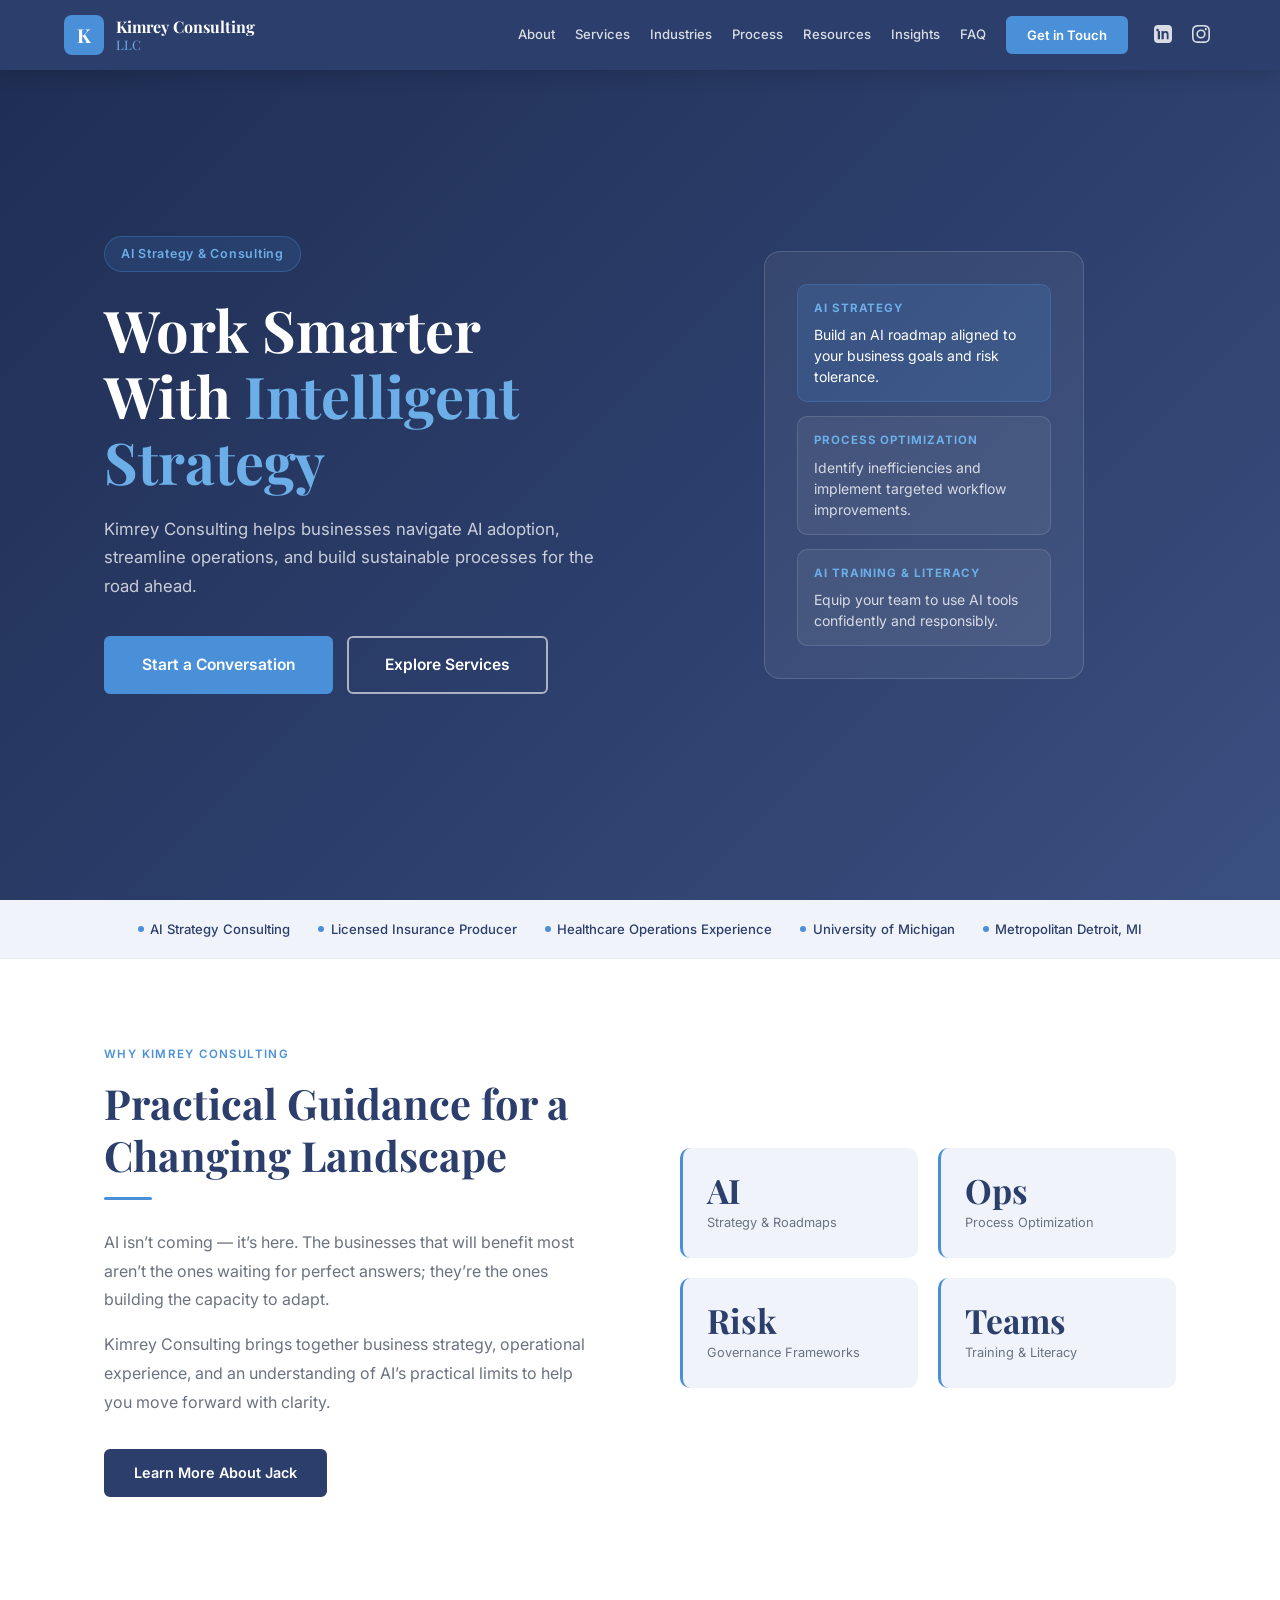
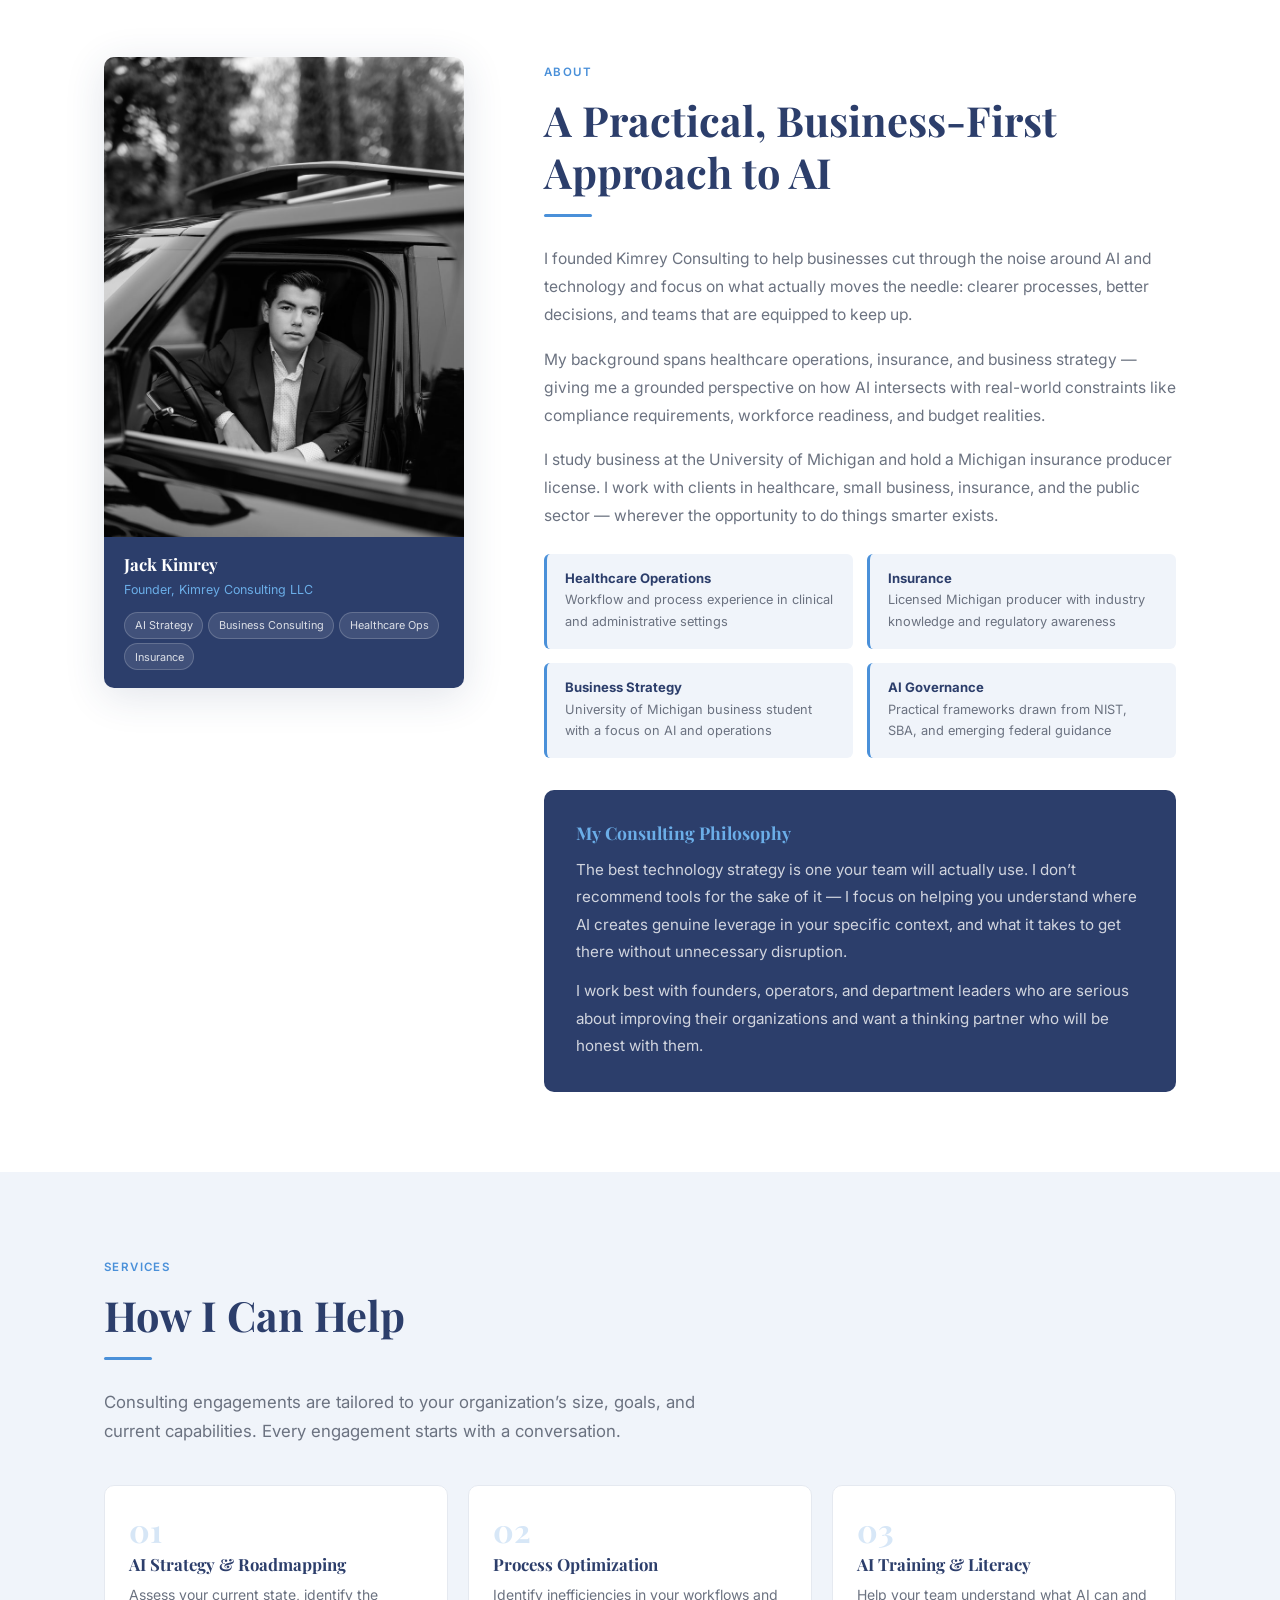
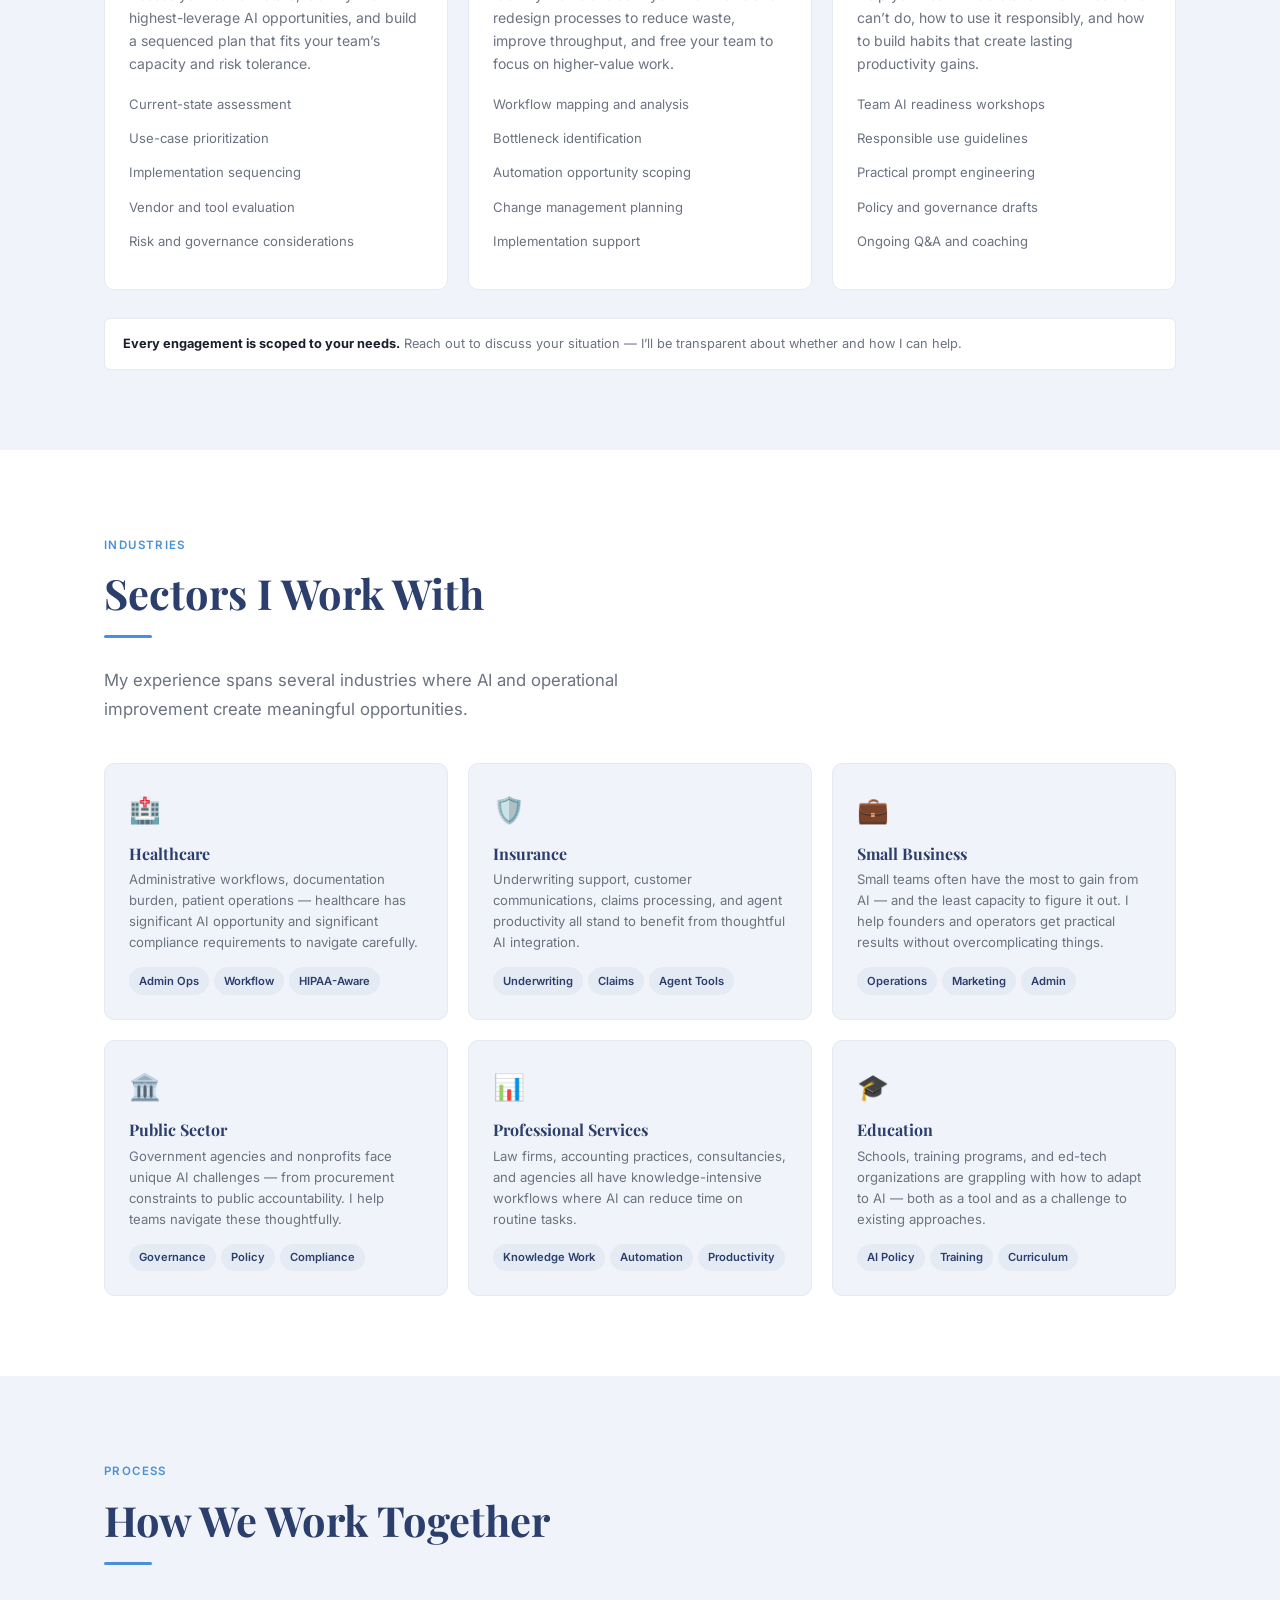
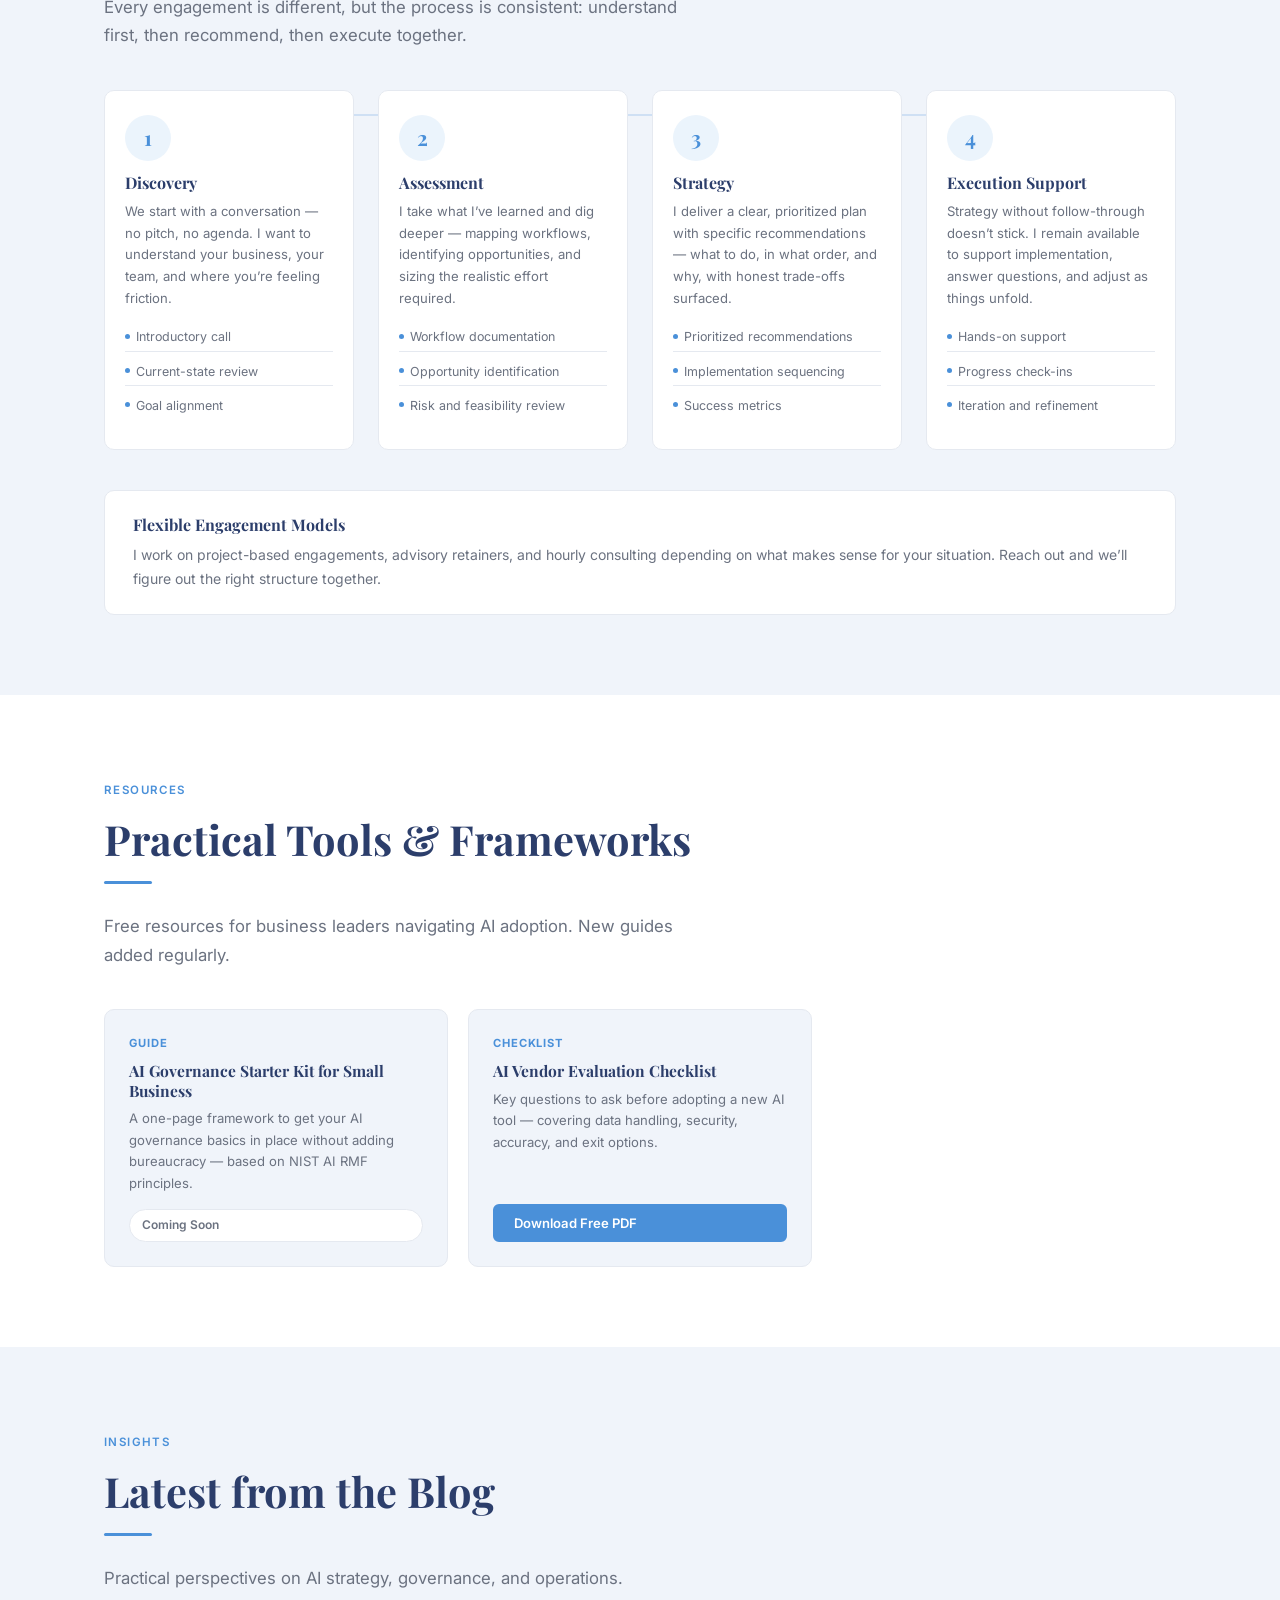
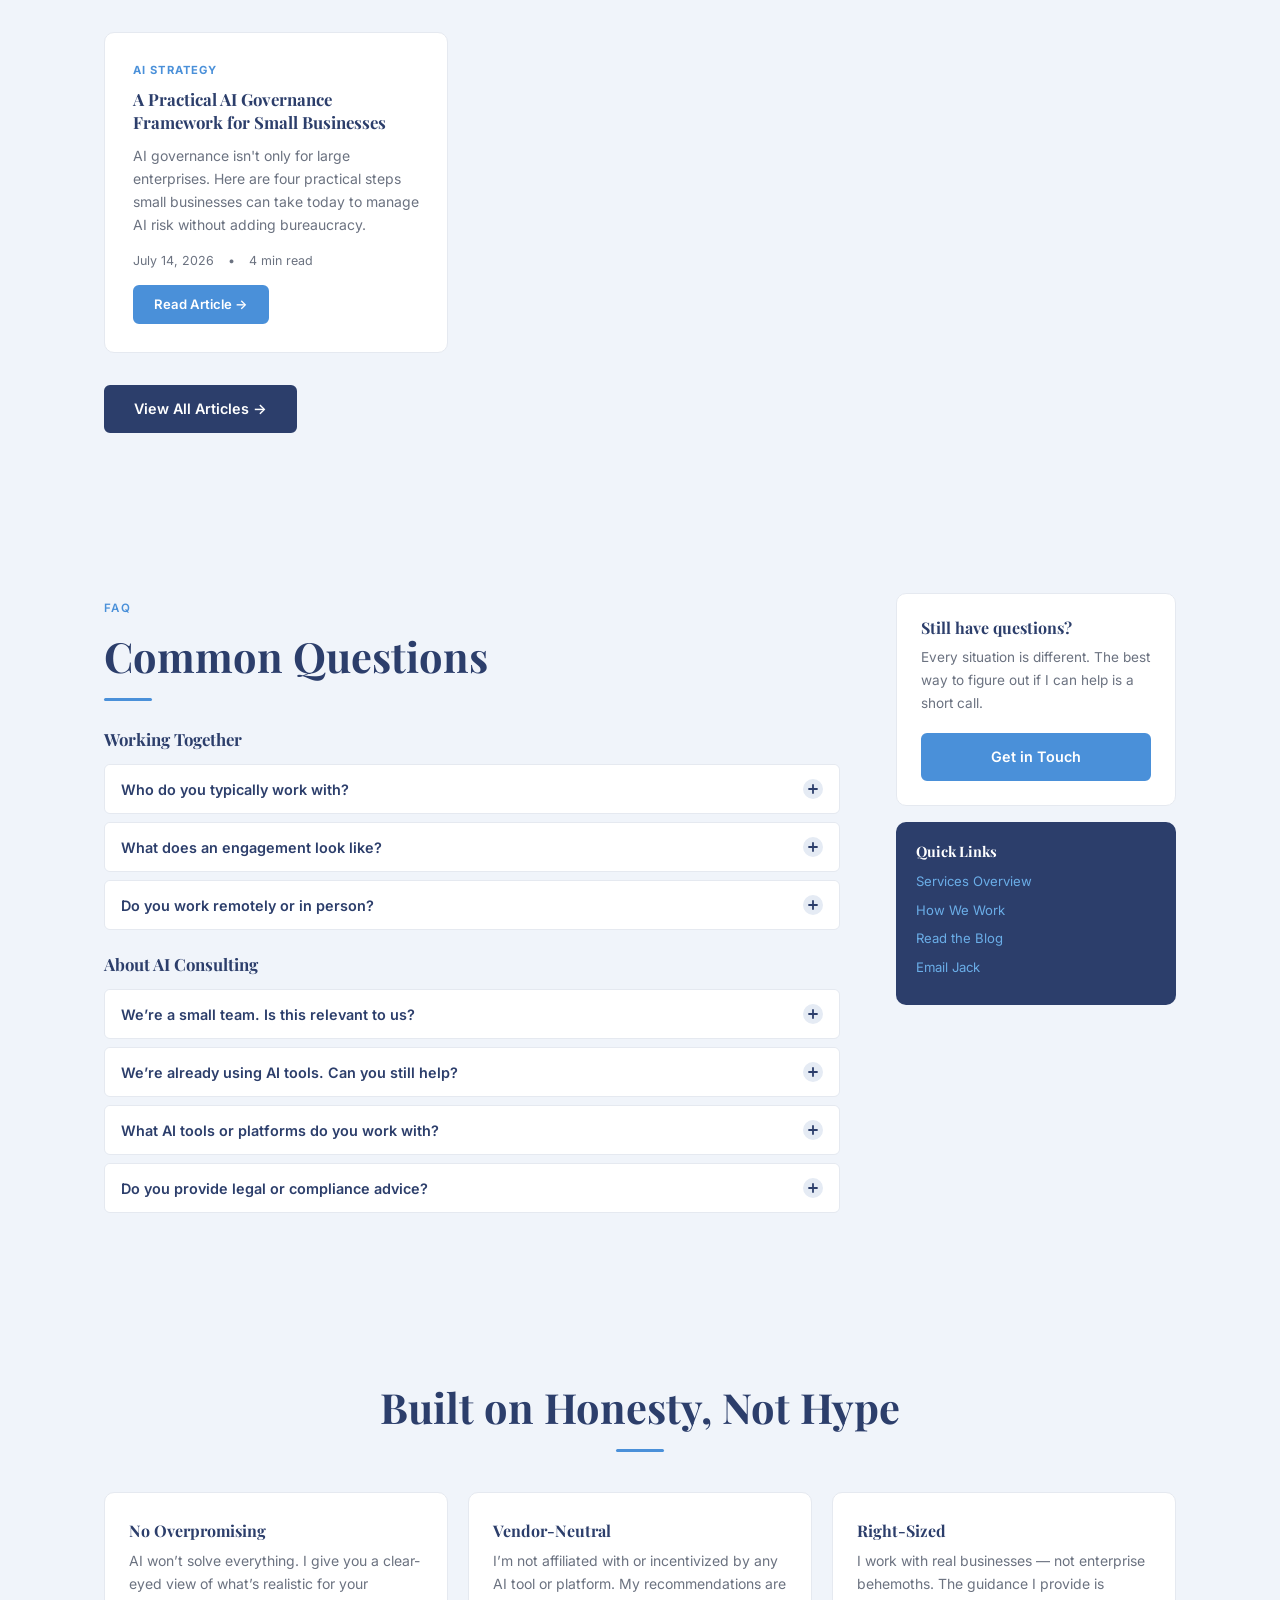
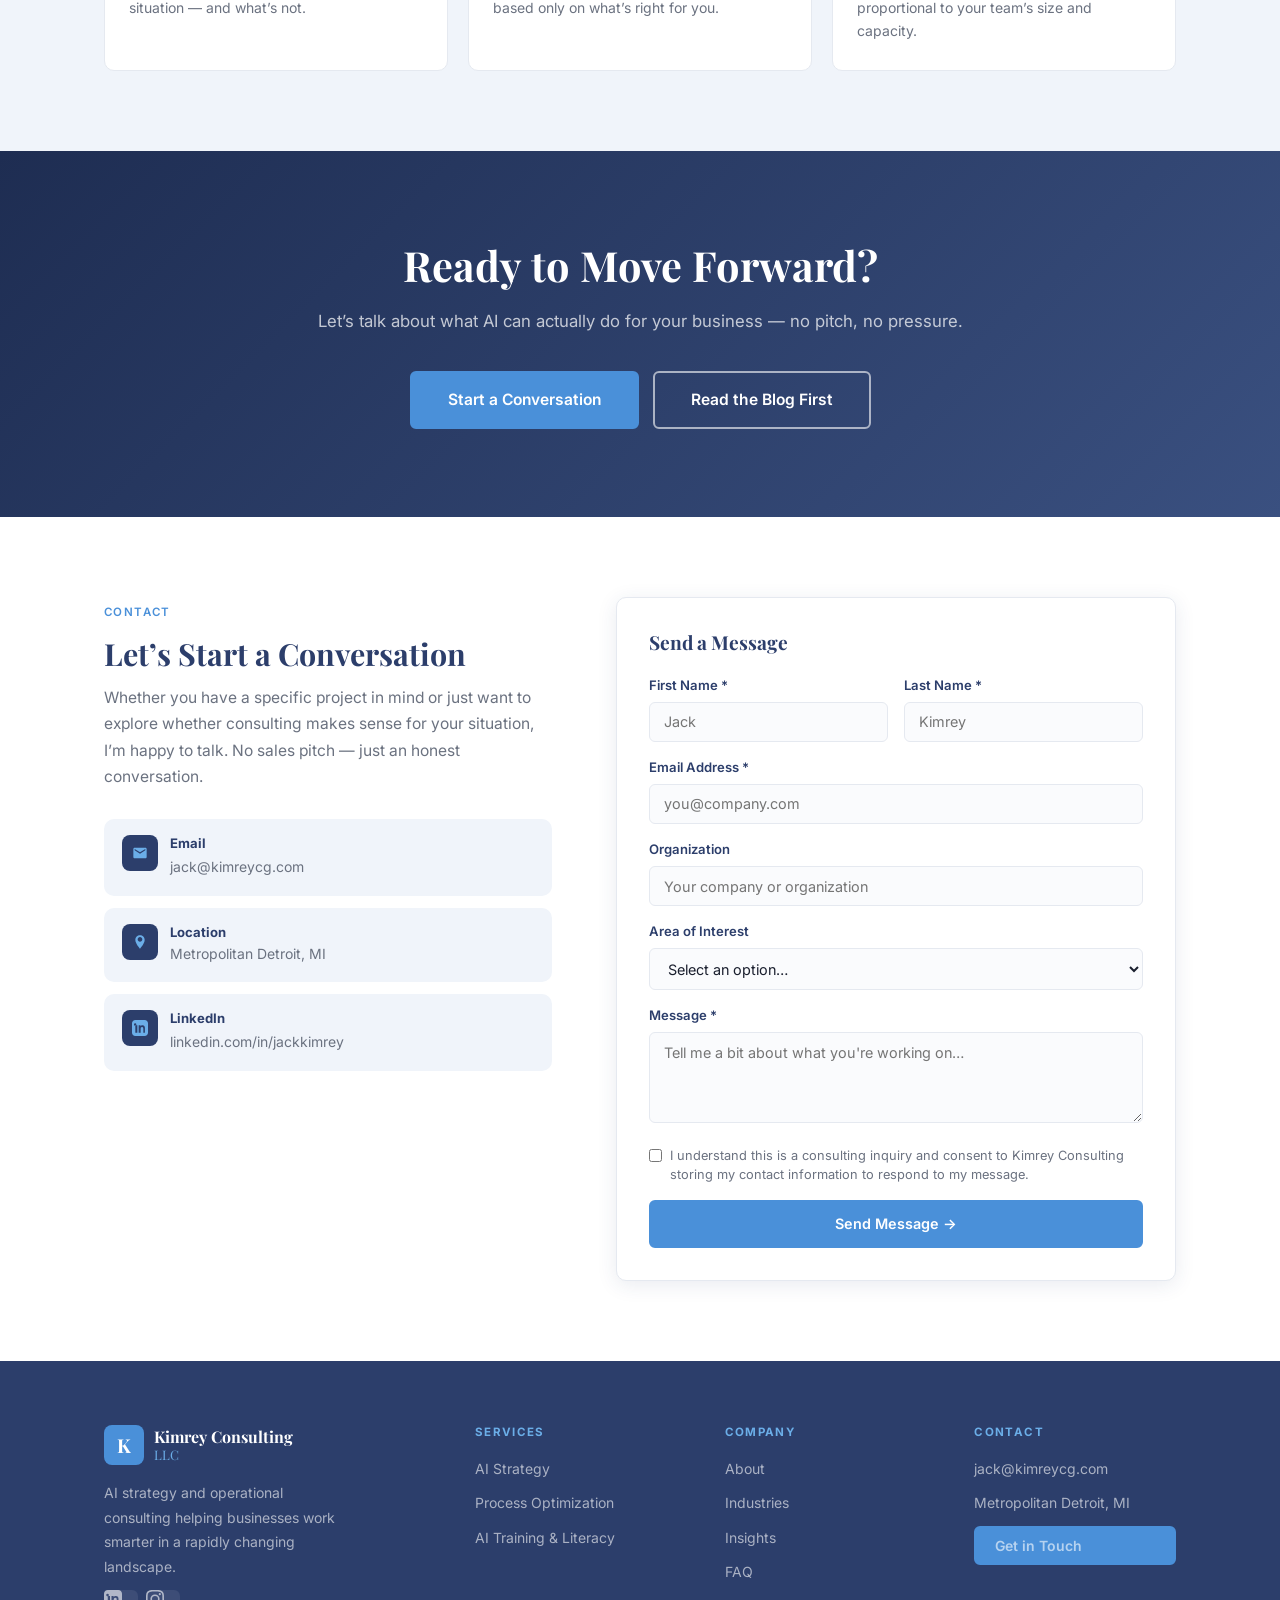
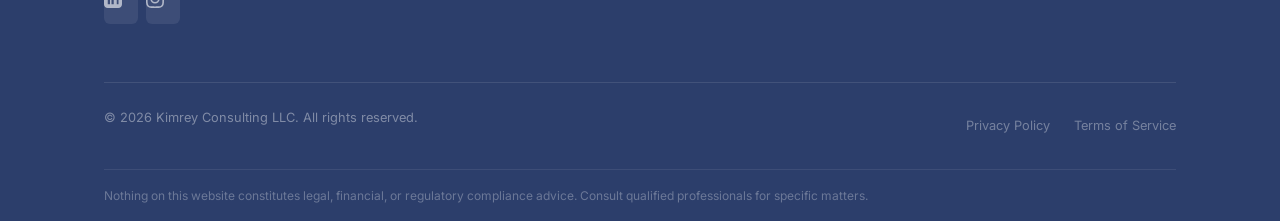
==== commit aaea6ab2: "1. Replace the homepage  From Claude's site folder:  index.html  Copy it into your kimreycg-website " ====
--- a/index.html
+++ b/index.html
@@ -329,33 +329,7 @@
         <span class="rst">Checklist</span>
         <h3>AI Vendor Evaluation Checklist</h3>
         <p>Key questions to ask before adopting a new AI tool — covering data handling, security, accuracy, and exit options.</p>
-        <span class="csb">Coming Soon</span>
-      </div>
-      <div class="rsc">
-        <span class="rst">Template</span>
-        <h3>AI Use Policy Template</h3>
-        <p>A customizable policy template for small teams establishing clear guidelines for responsible AI use at work.</p>
-        <span class="csb">Coming Soon</span>
-      </div>
-    </div>
-    <div class="nb2">
-      <div class="nb2i">
-        <div>
-          <span class="tag">Stay Informed</span>
-          <h2>Get Practical AI Insights</h2>
-          <p>Occasional emails on AI strategy, governance, and what&rsquo;s actually worth paying attention to. No filler.</p>
-        </div>
-        <div class="lfb">
-          <h3>Join the List</h3>
-          <p>Enter your email to receive updates when new articles and resources are published.</p>
-          <form name="lead-magnet" data-netlify="true" onsubmit="handleLeadSubmit(event)">
-            <input type="hidden" name="form-name" value="lead-magnet">
-            <input type="text" name="bot-field" style="display:none" aria-hidden="true">
-            <label for="leadEmail">Email Address</label>
-            <input type="email" id="leadEmail" name="email" placeholder="you@company.com" required>
-            <button type="submit" class="btn btn-b" style="width:100%;justify-content:center;">Subscribe →</button>
-          </form>
-        </div>
+        <a href="/downloads/checklist.pdf" download class="btn btn-b btn-sm" style="margin-top:auto;">Download Free PDF</a>
       </div>
     </div>
   </div>
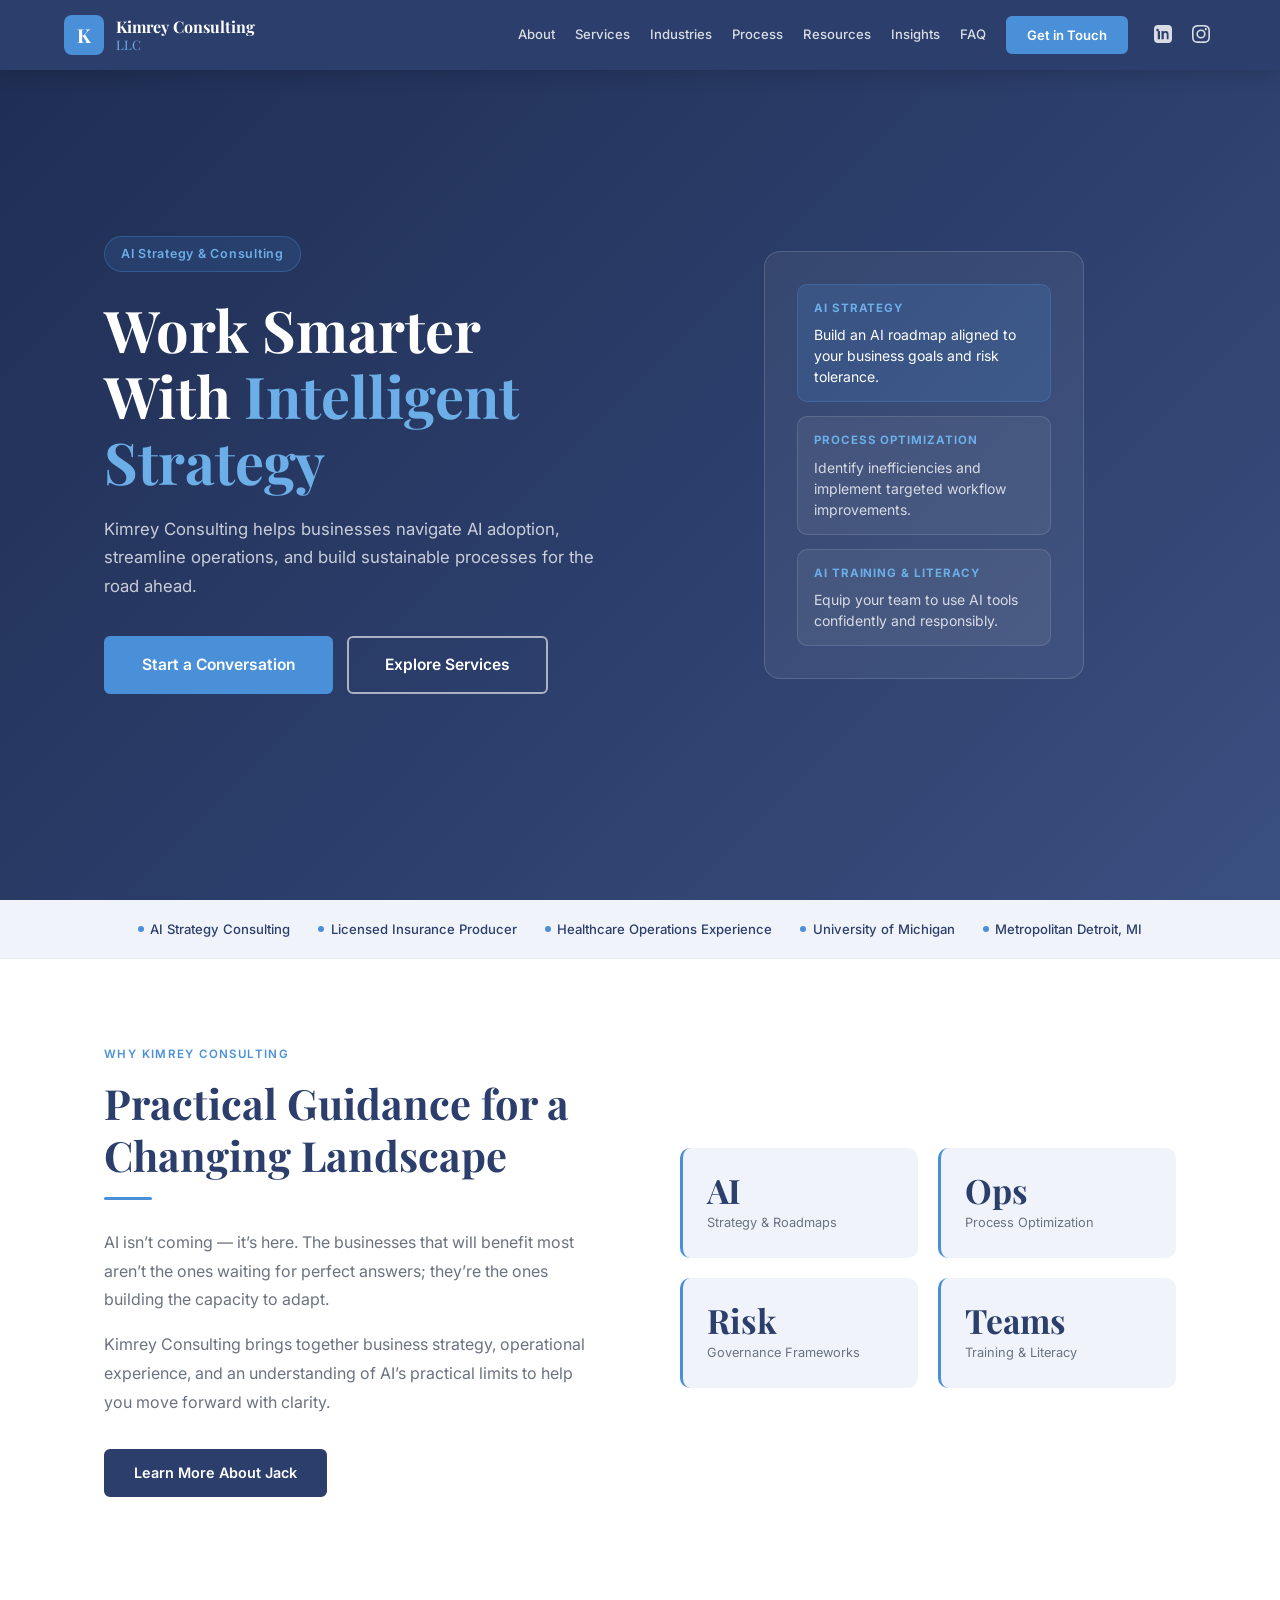
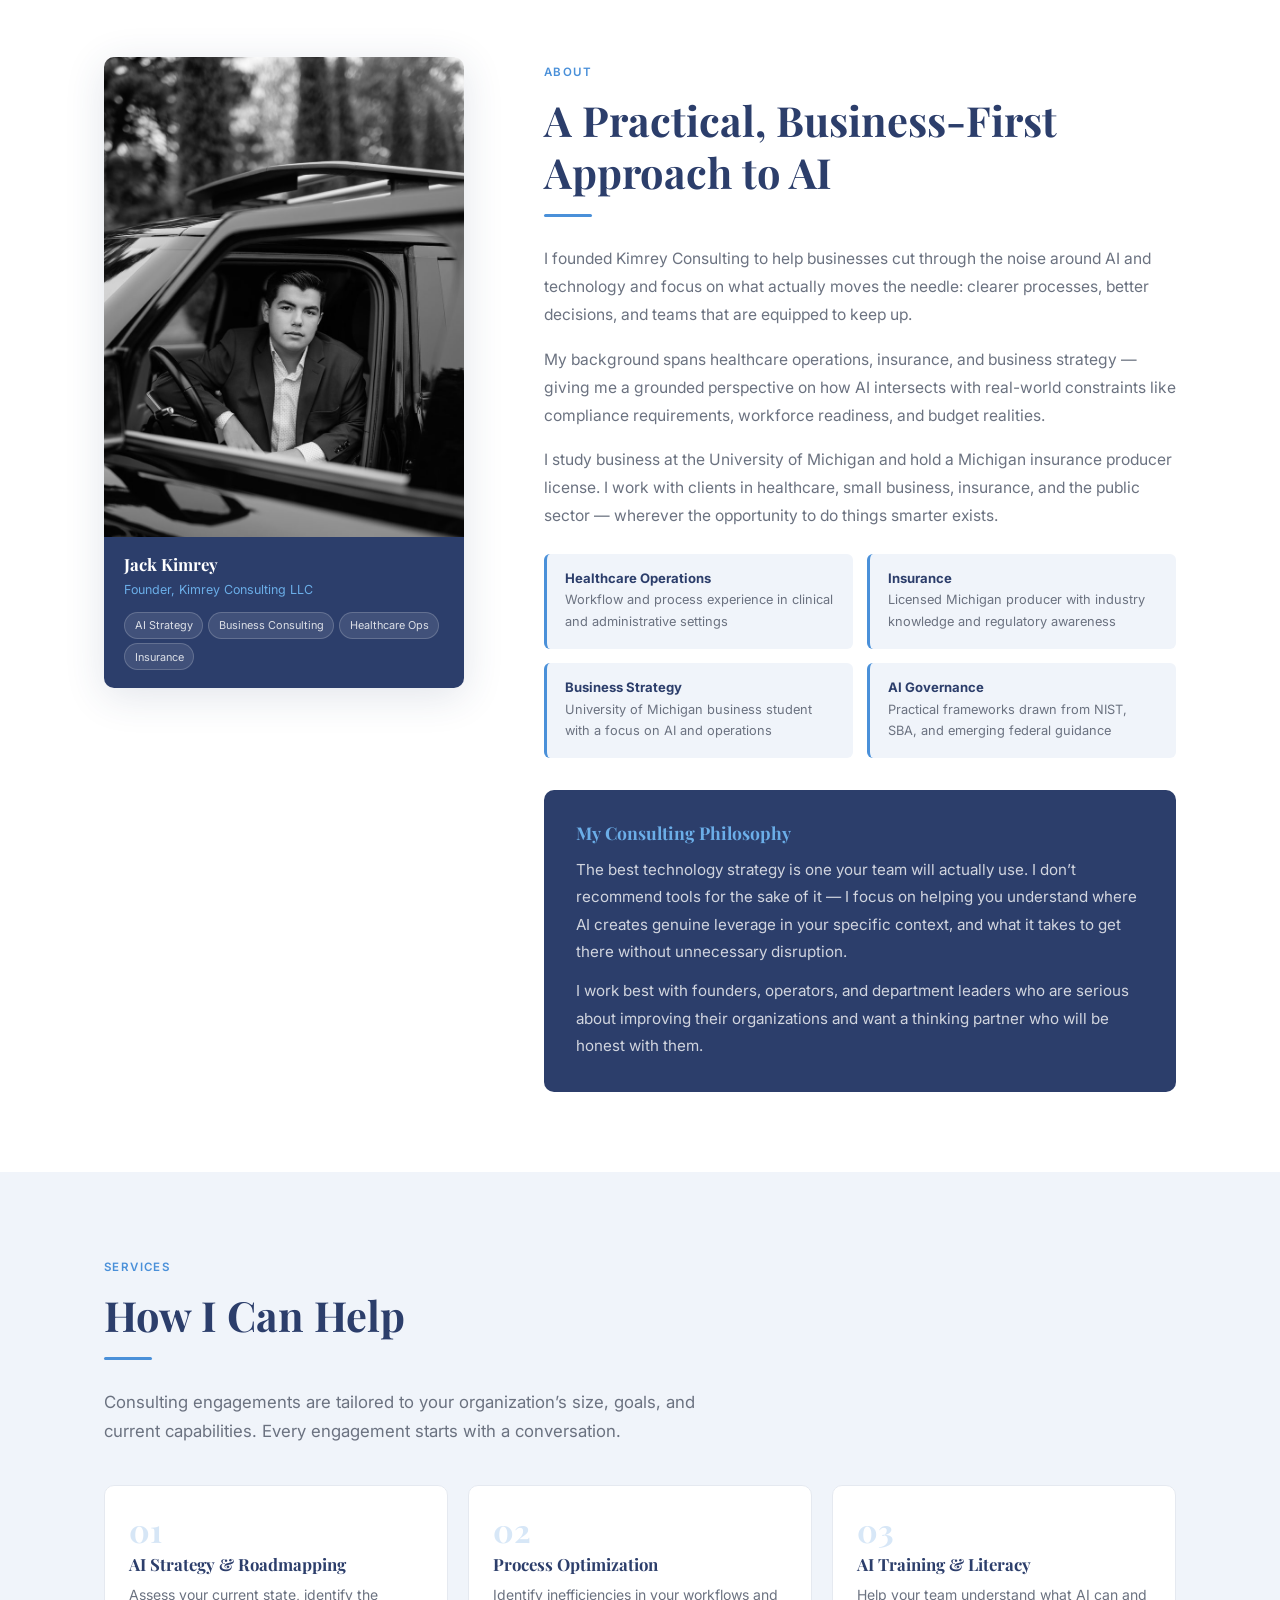
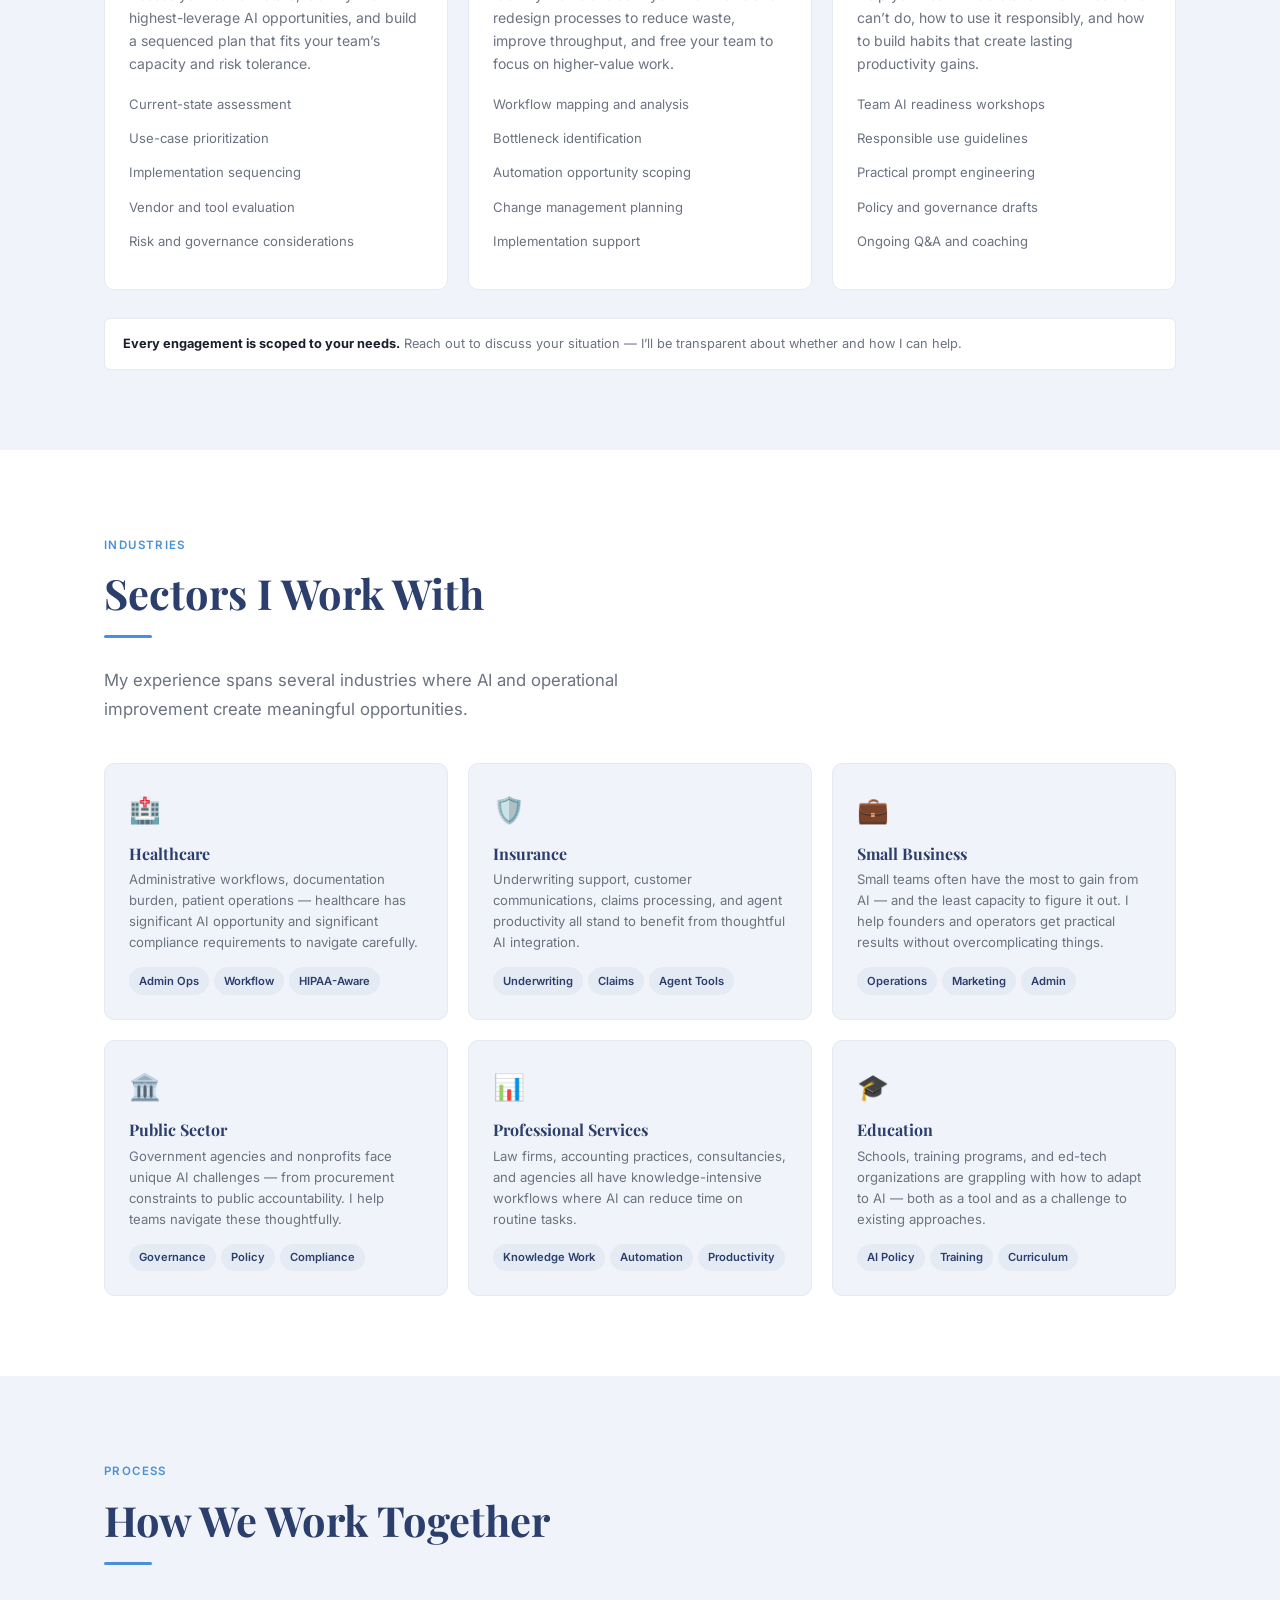
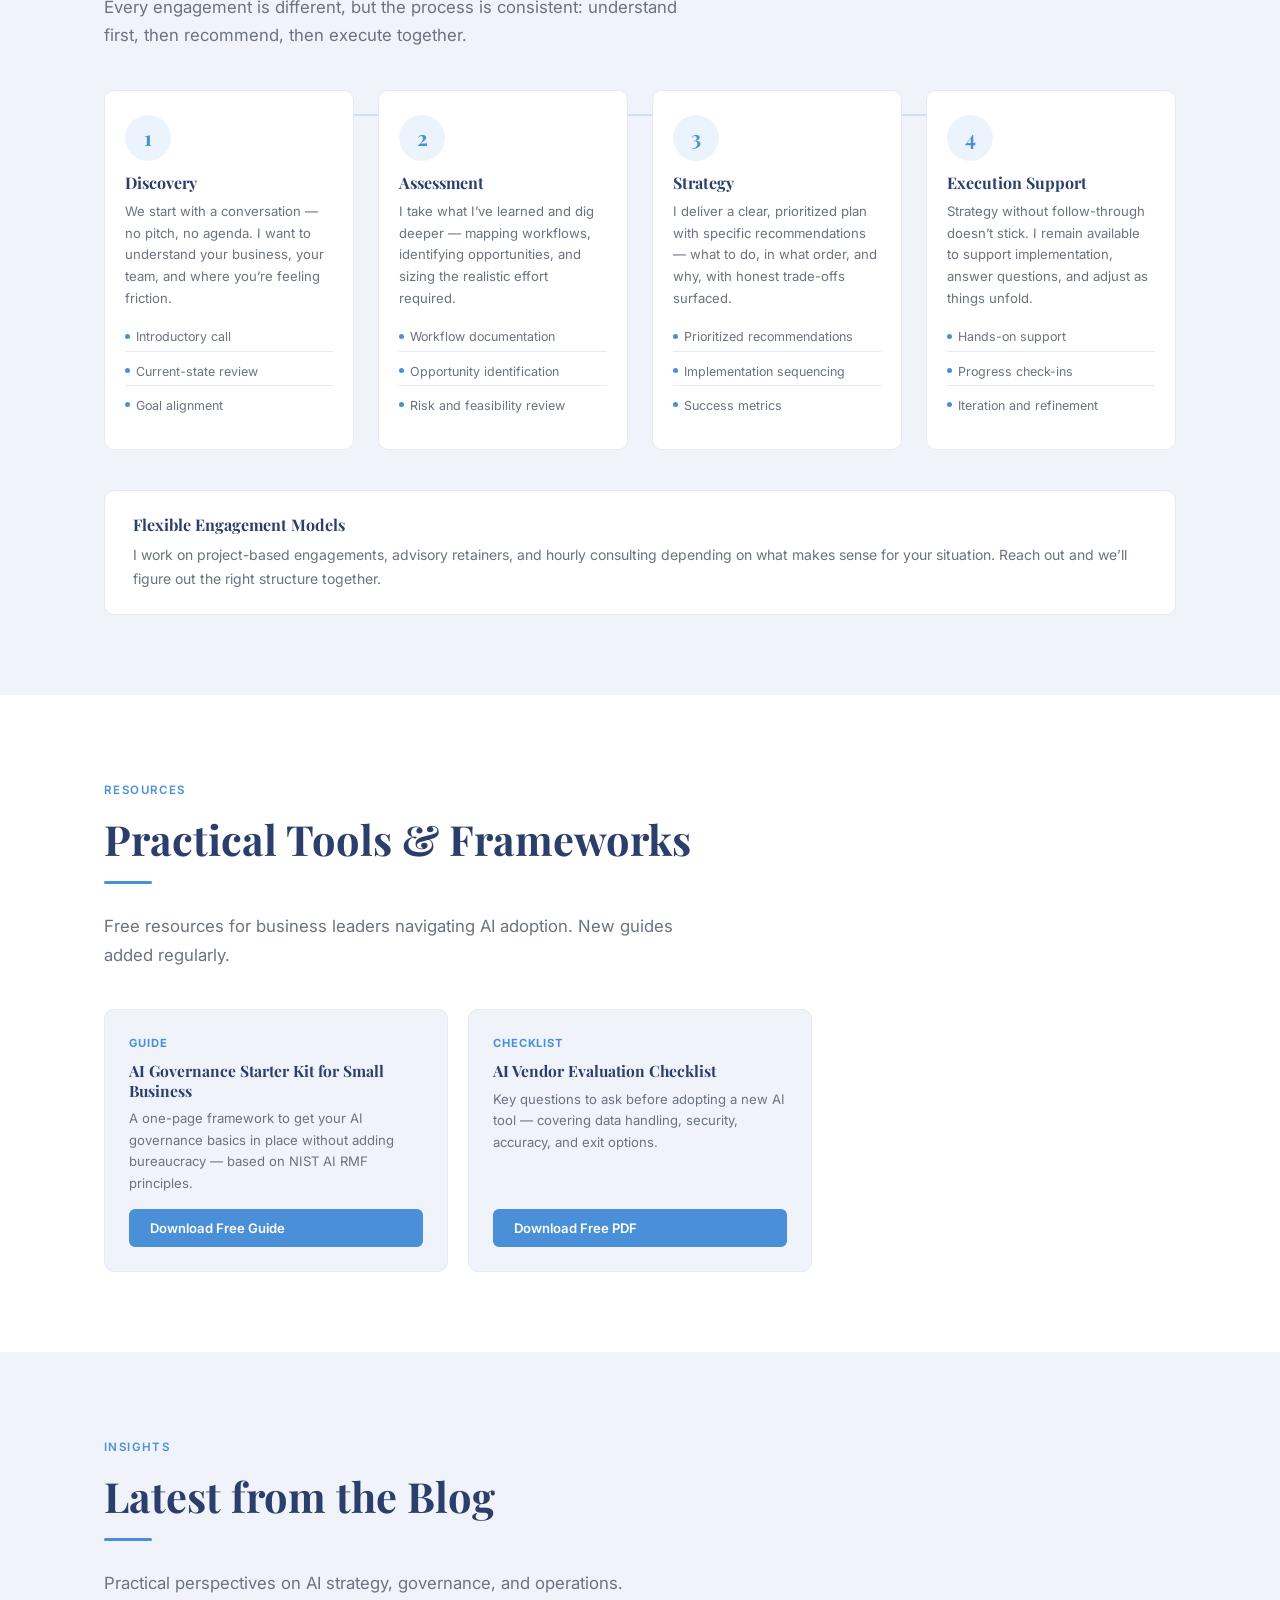
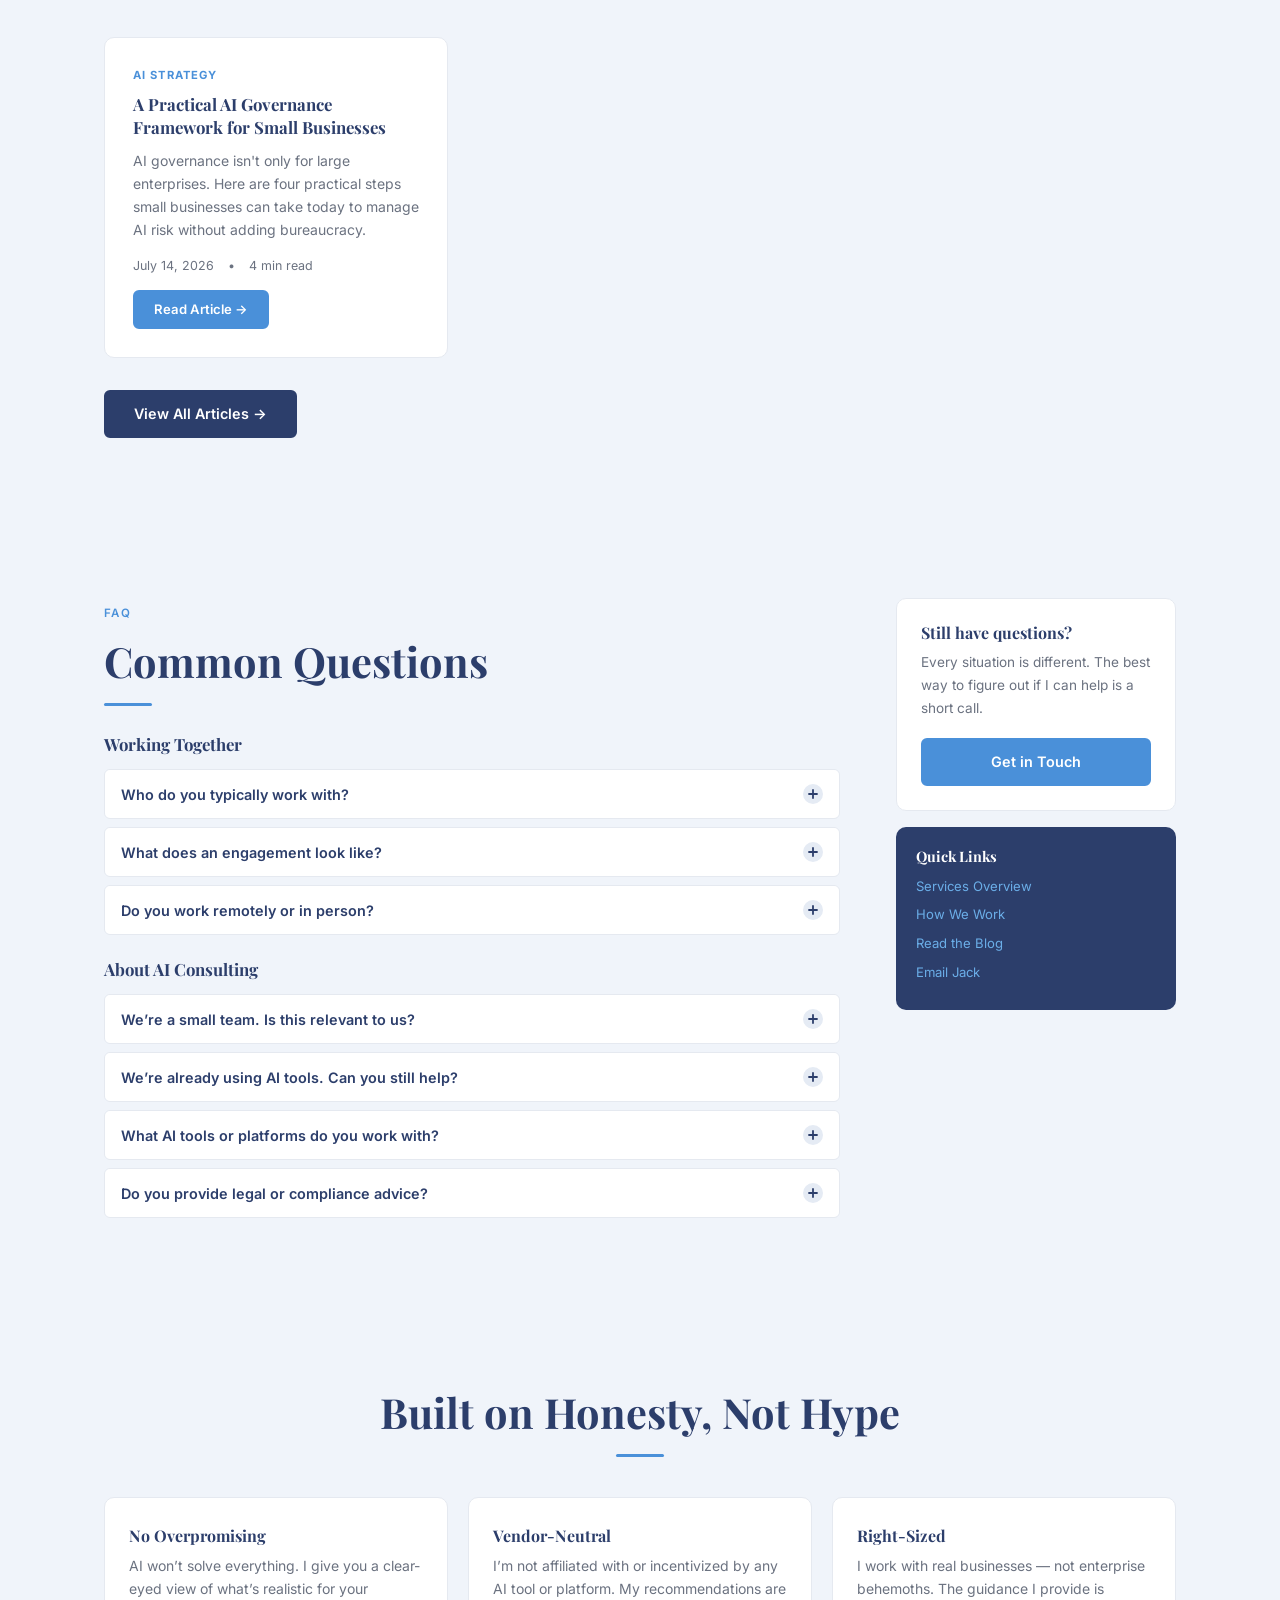
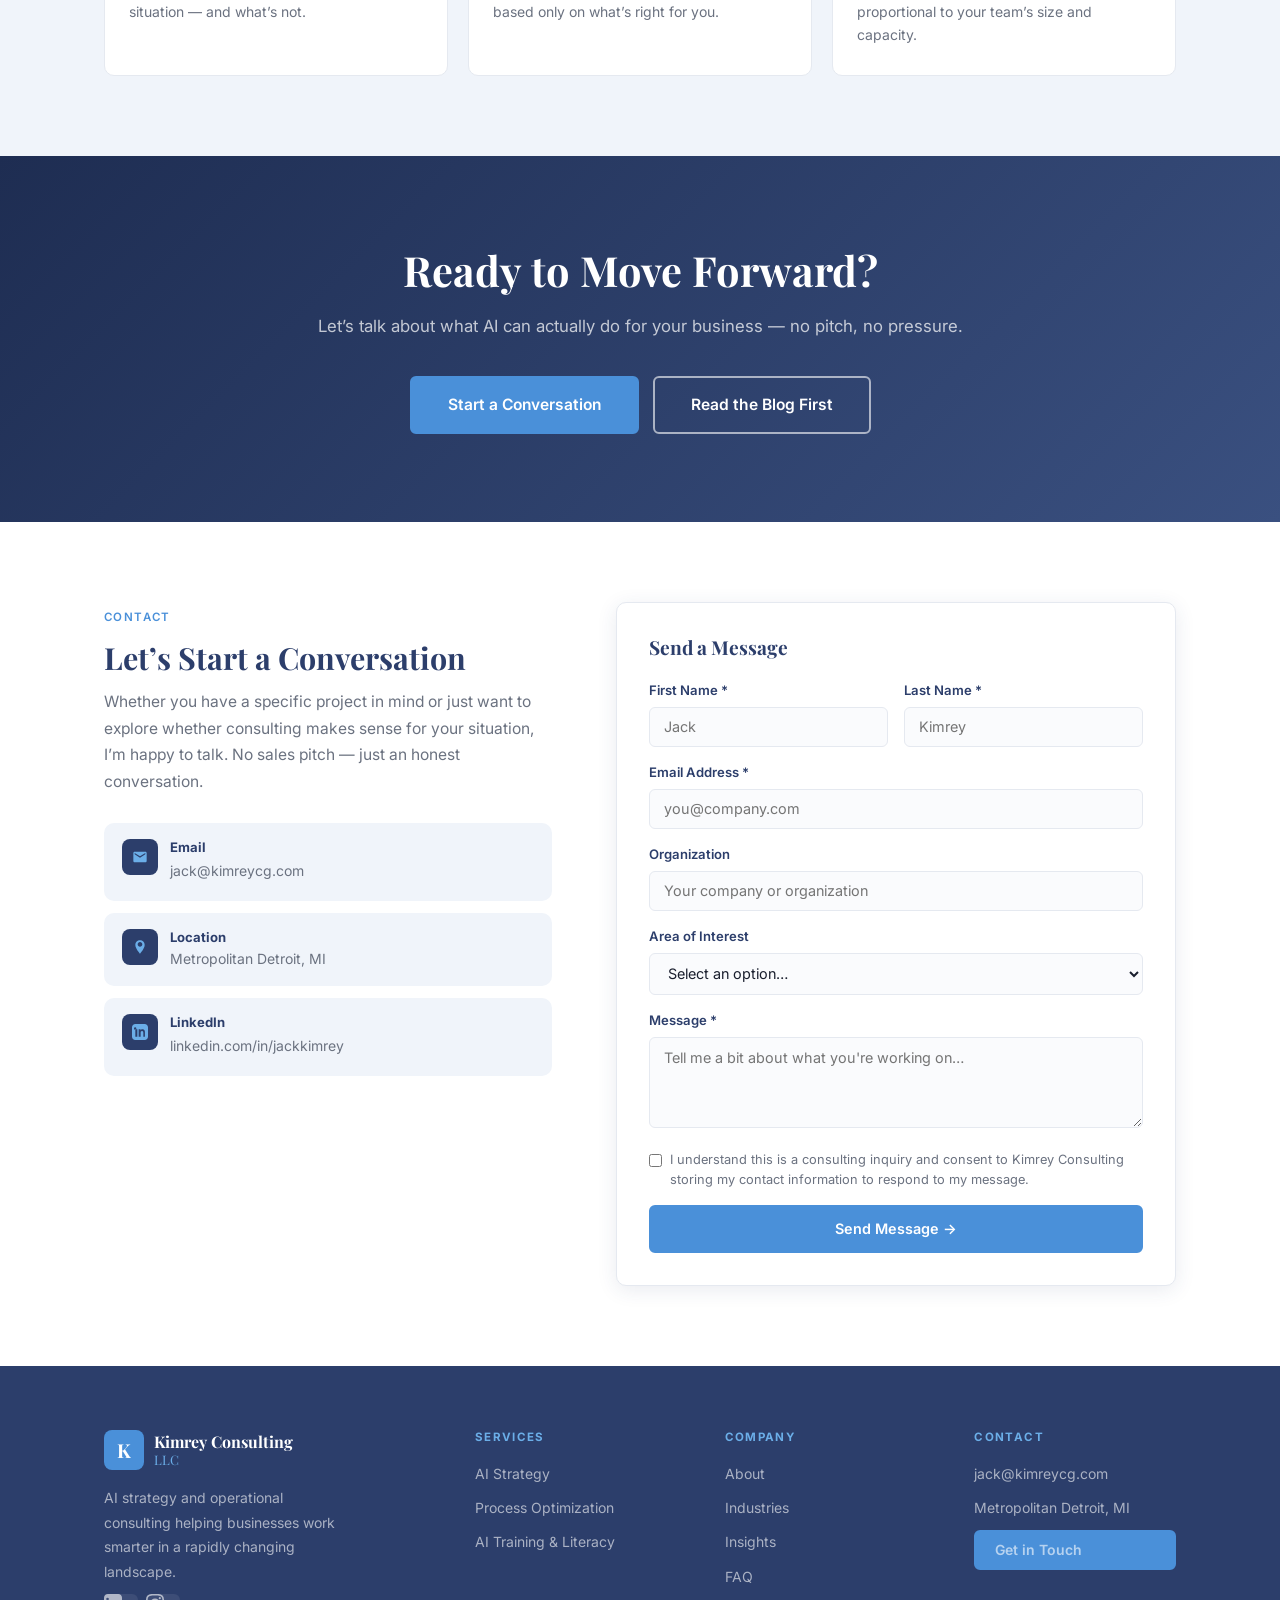
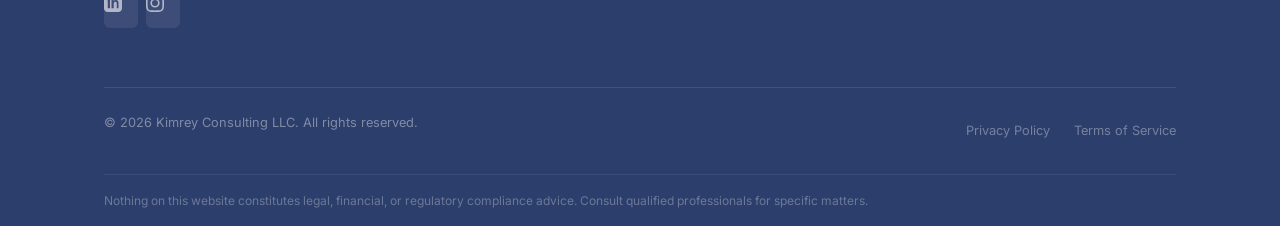
==== commit b5705e76: "Add AI Governance Starter Kit guide" ====
--- a/index.html
+++ b/index.html
@@ -323,7 +323,7 @@
         <span class="rst">Guide</span>
         <h3>AI Governance Starter Kit for Small Business</h3>
         <p>A one-page framework to get your AI governance basics in place without adding bureaucracy — based on NIST AI RMF principles.</p>
-        <span class="csb">Coming Soon</span>
+        <a href="/downloads/ai-governance-starter-kit.pdf" download class="btn btn-b btn-sm" style="margin-top:auto;">Download Free Guide</a>
       </div>
       <div class="rsc">
         <span class="rst">Checklist</span>
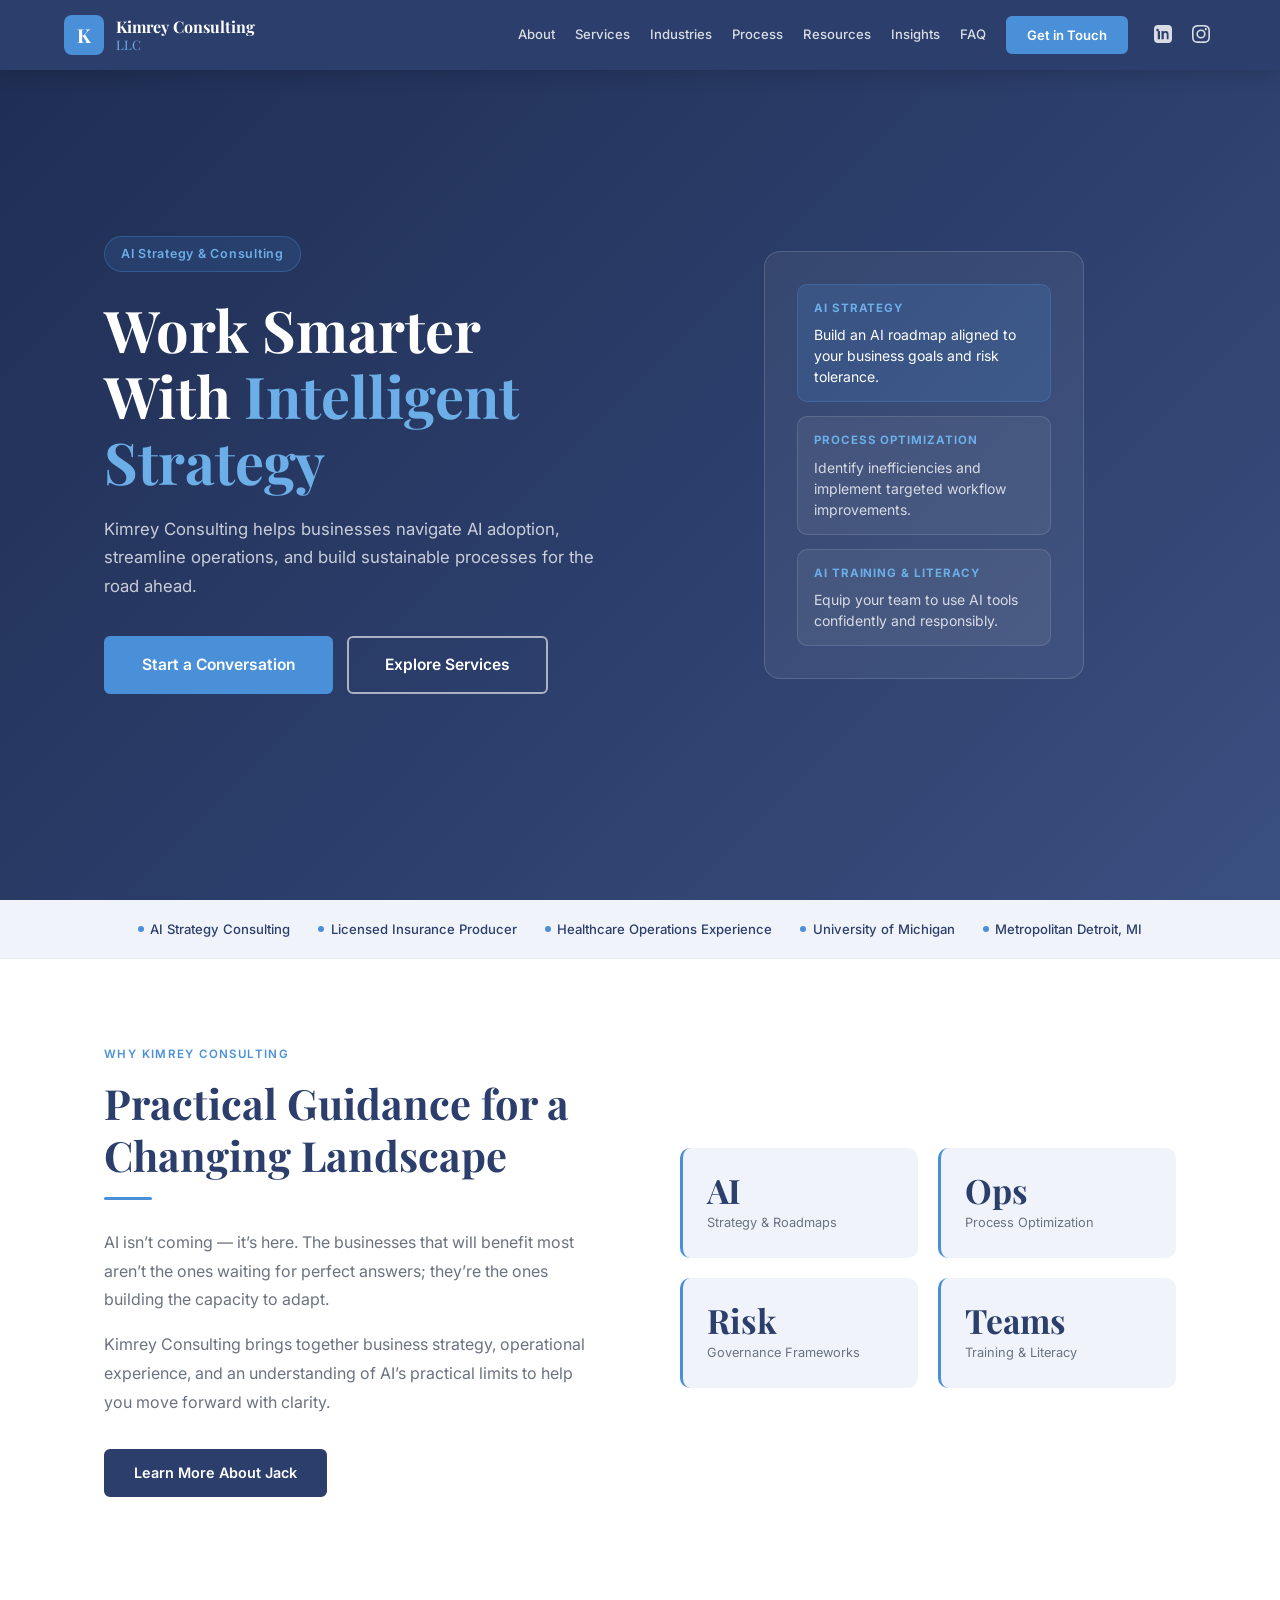
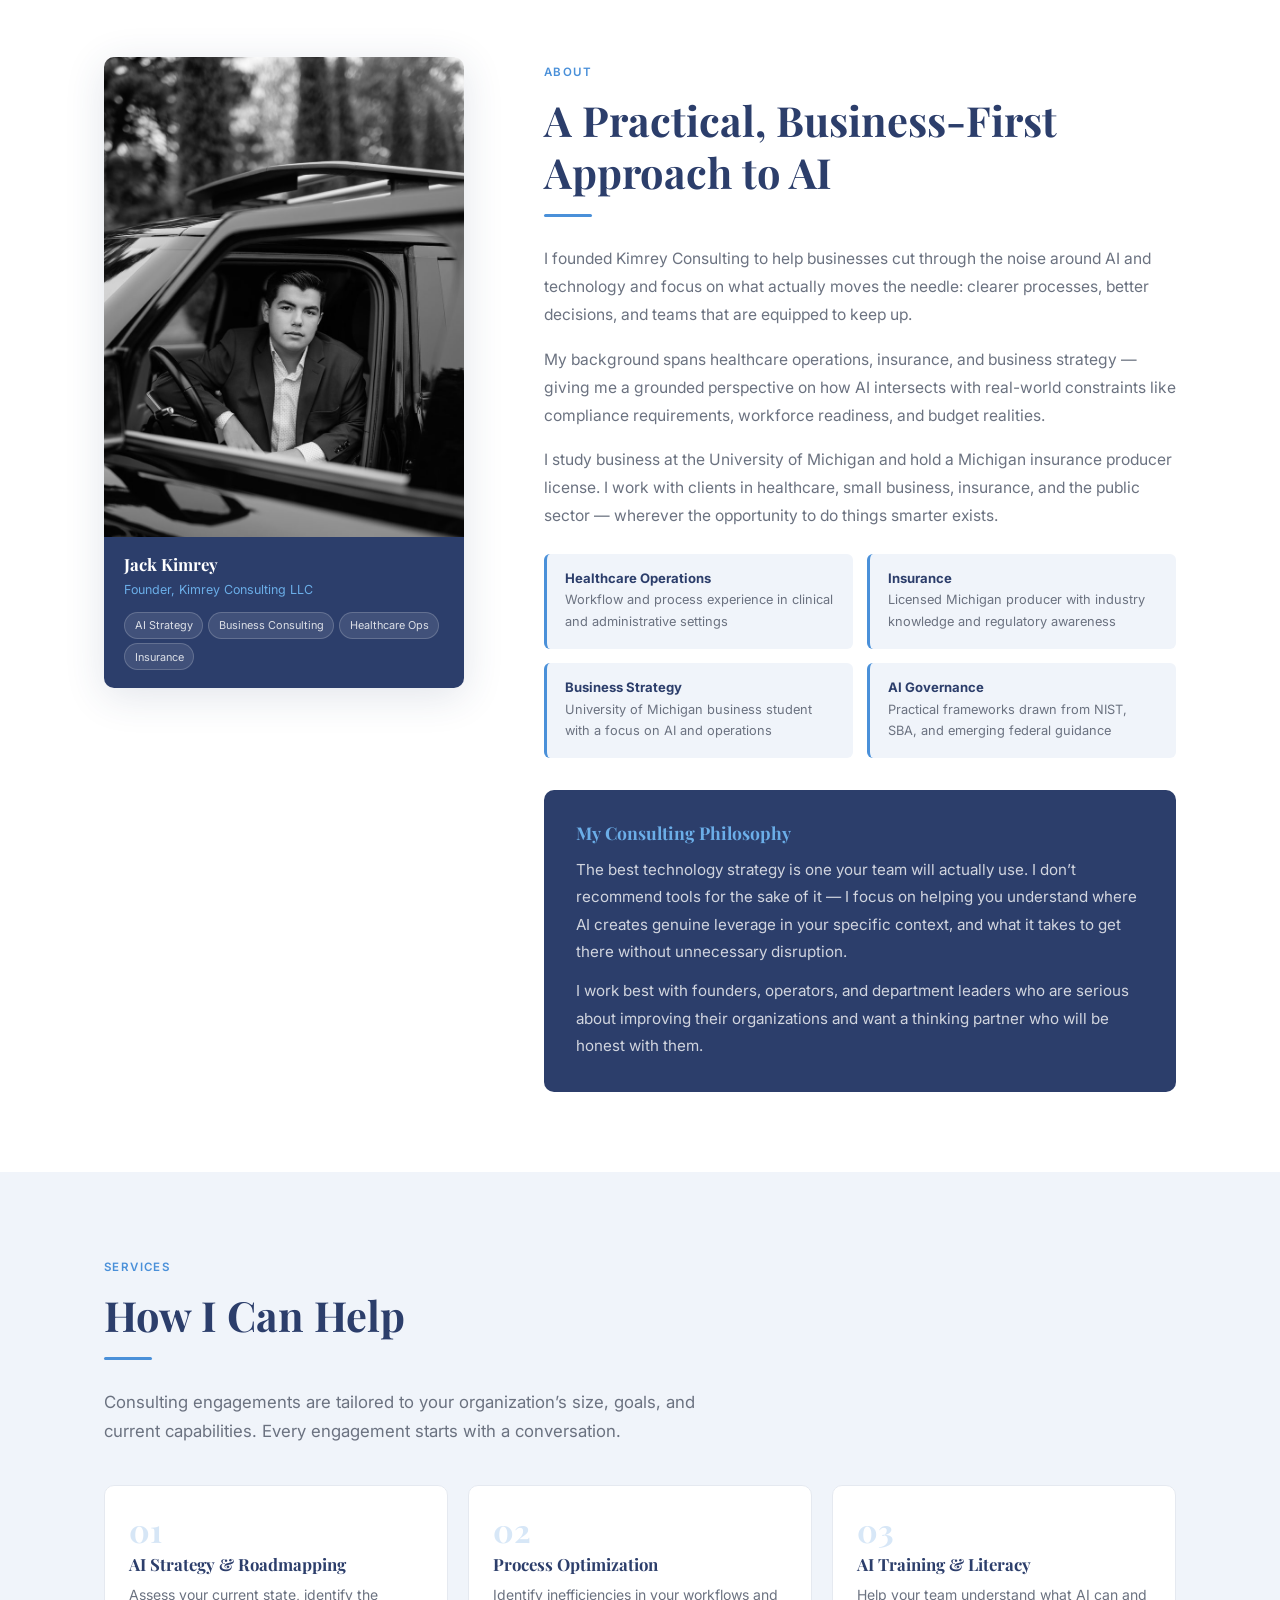
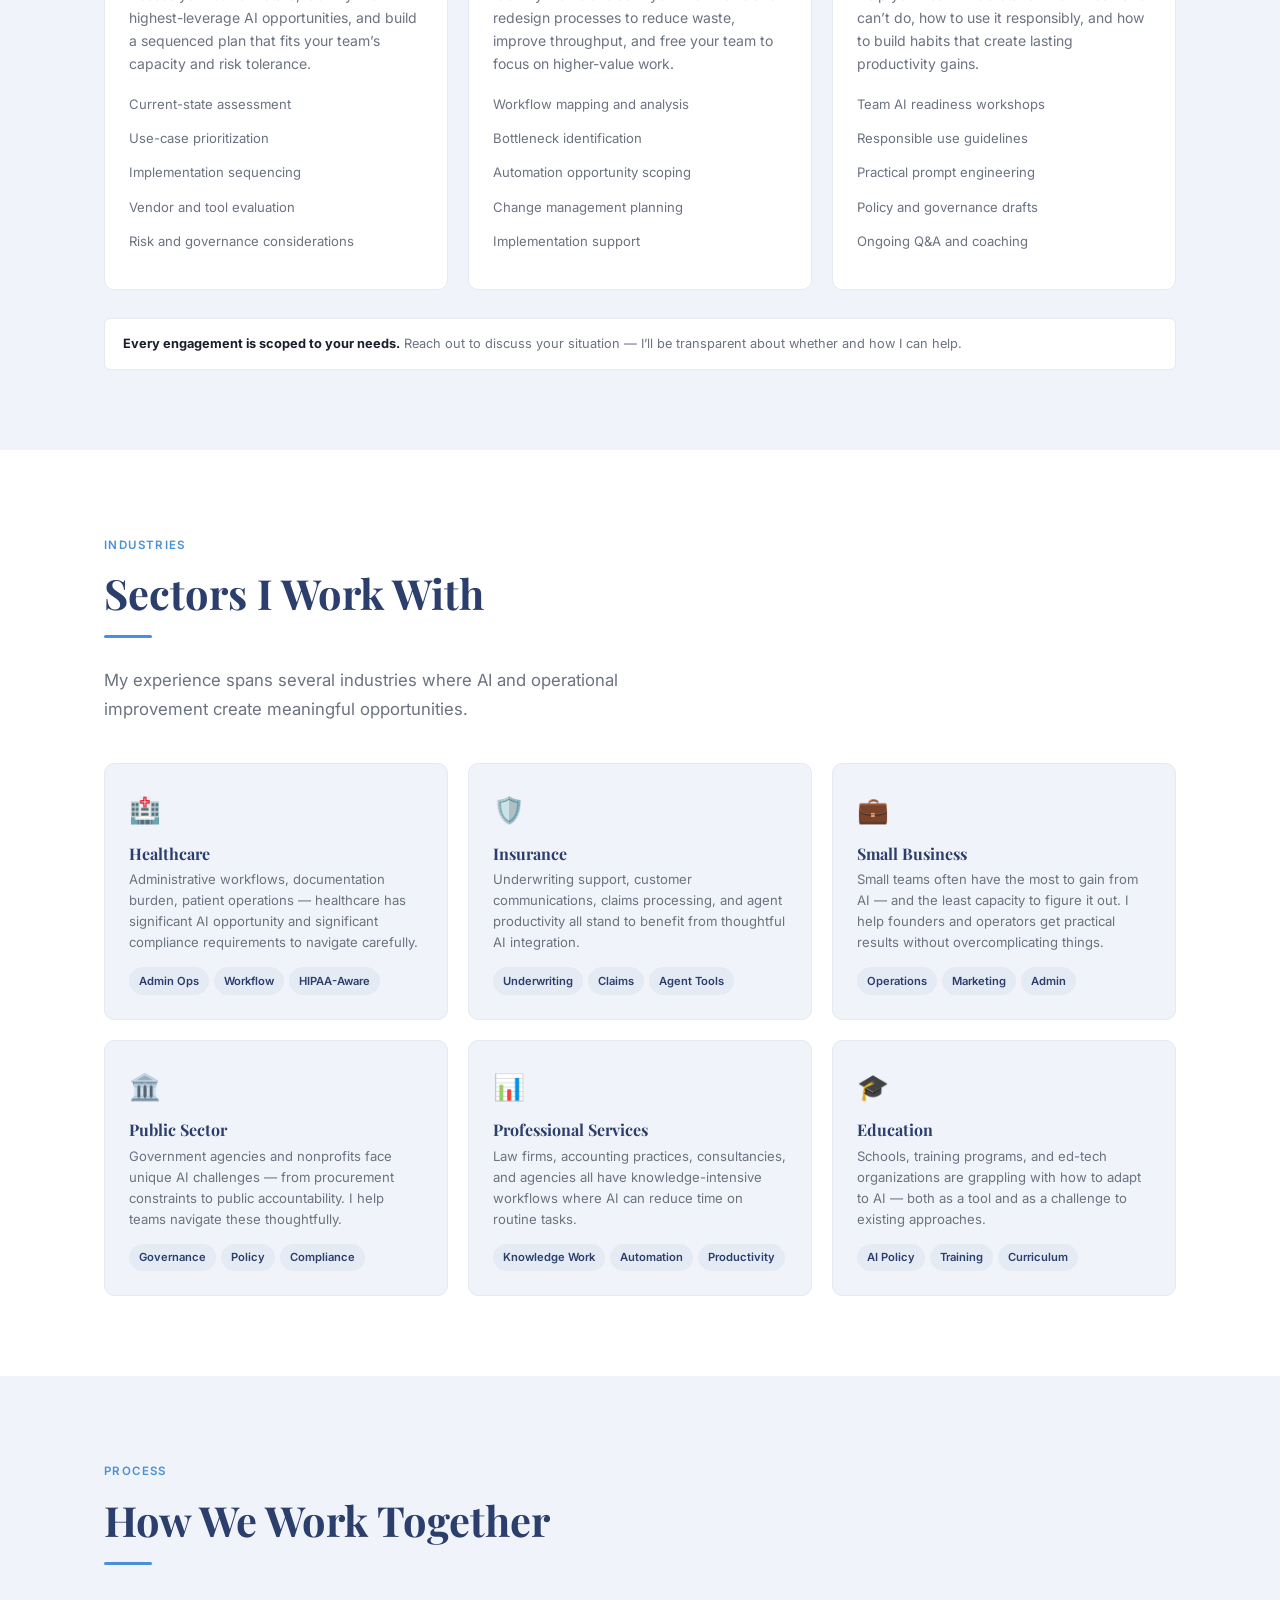
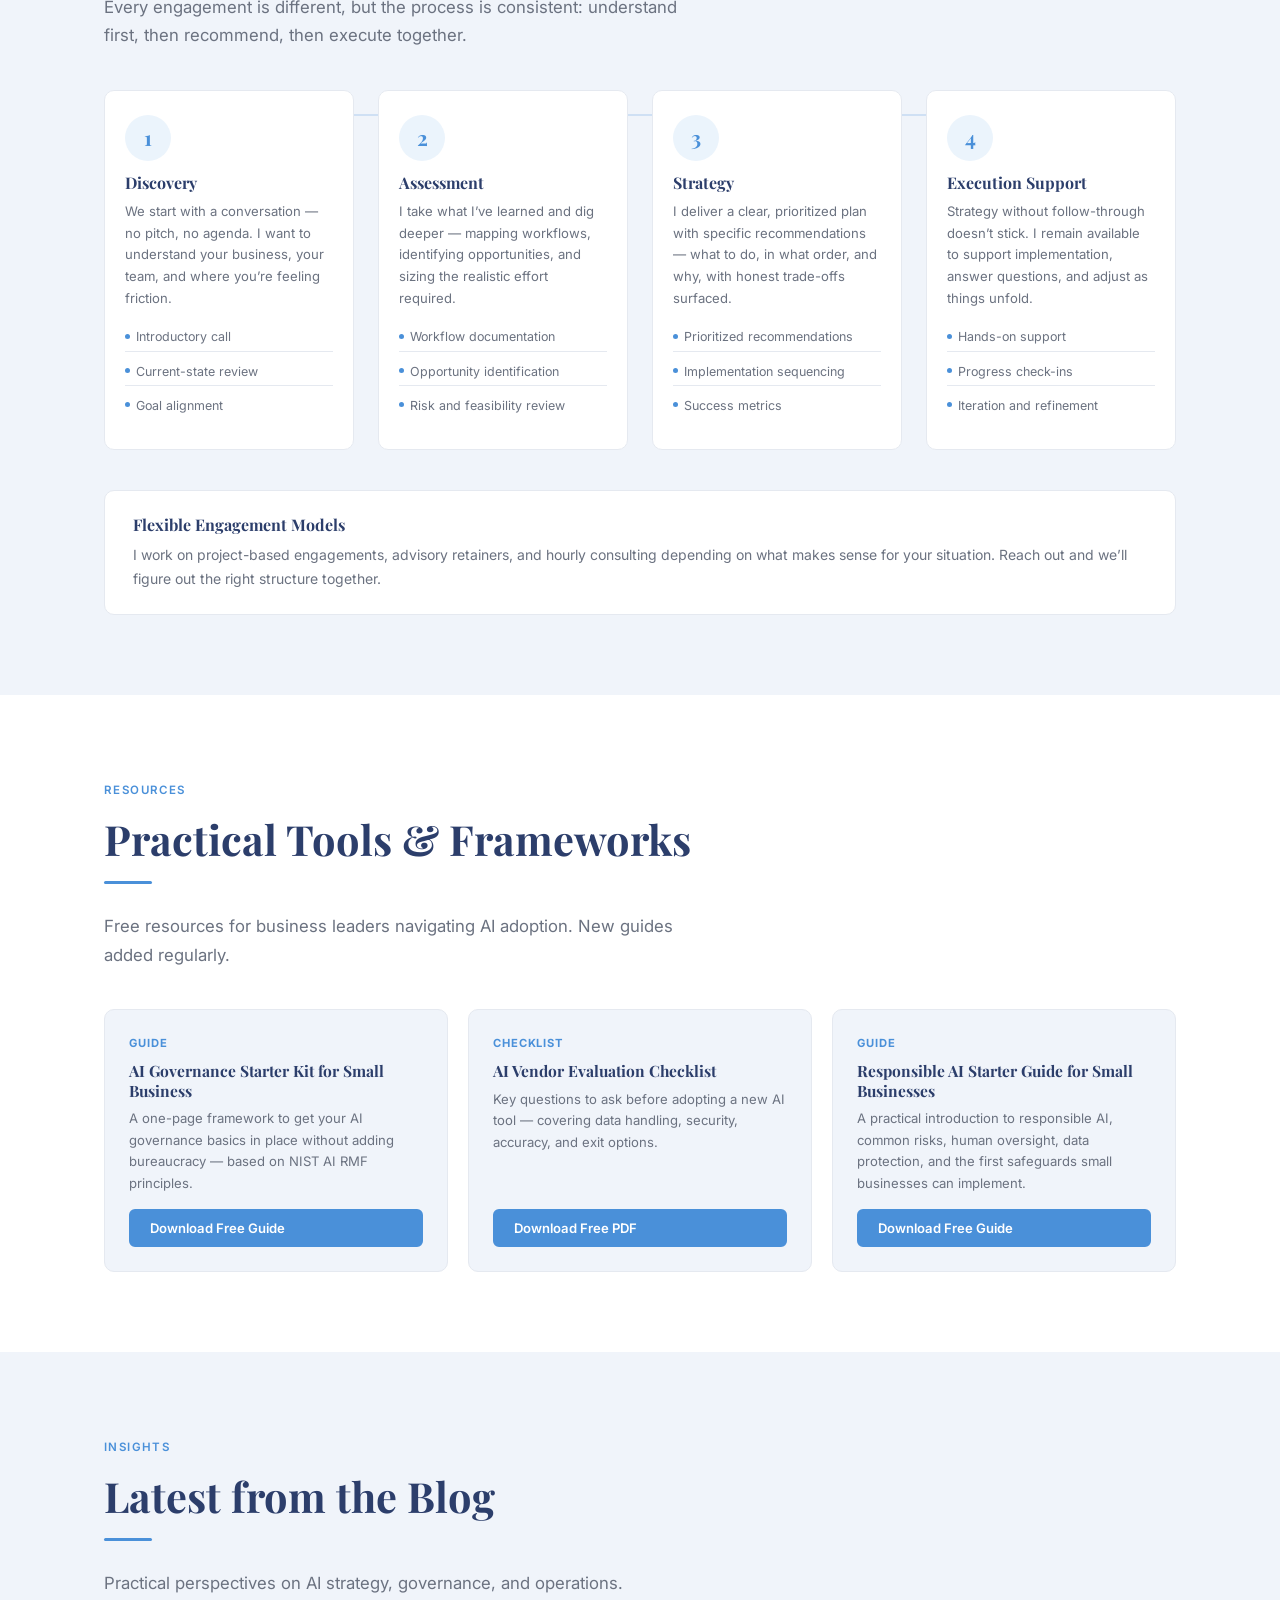
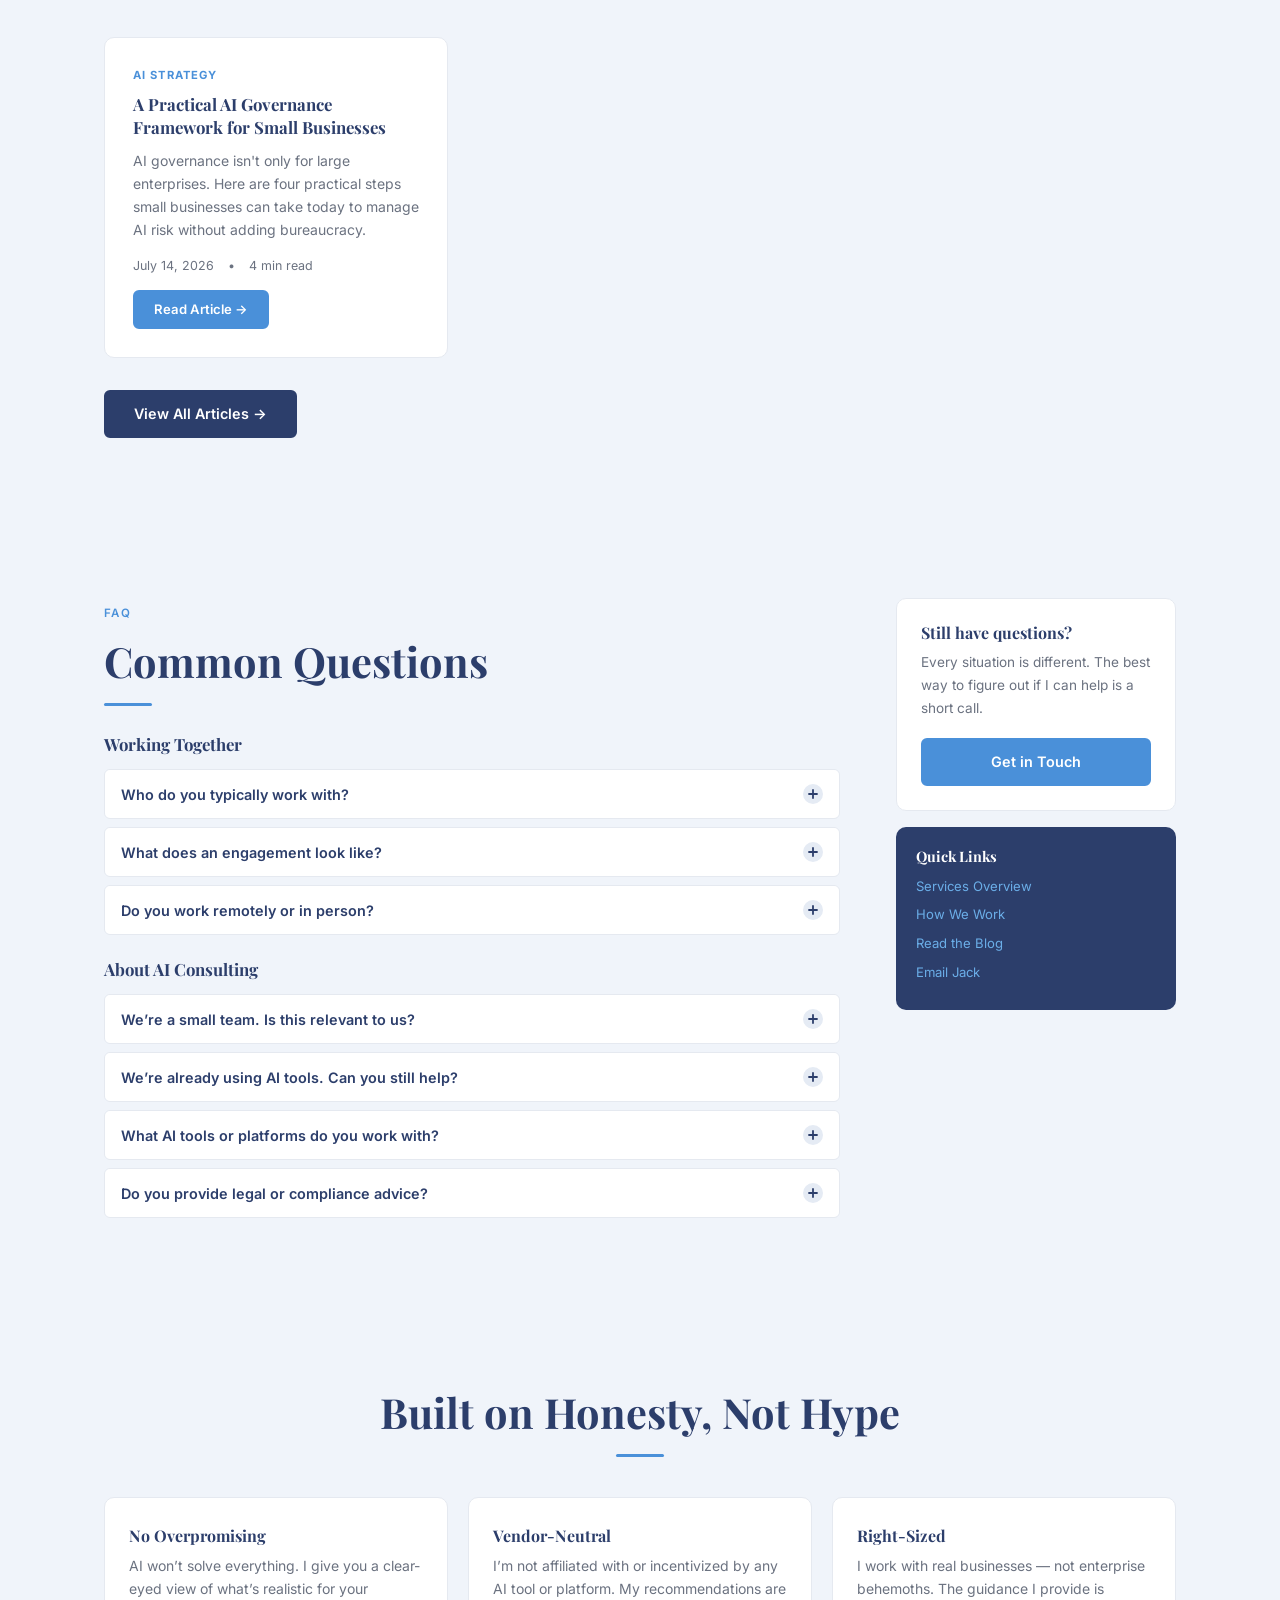
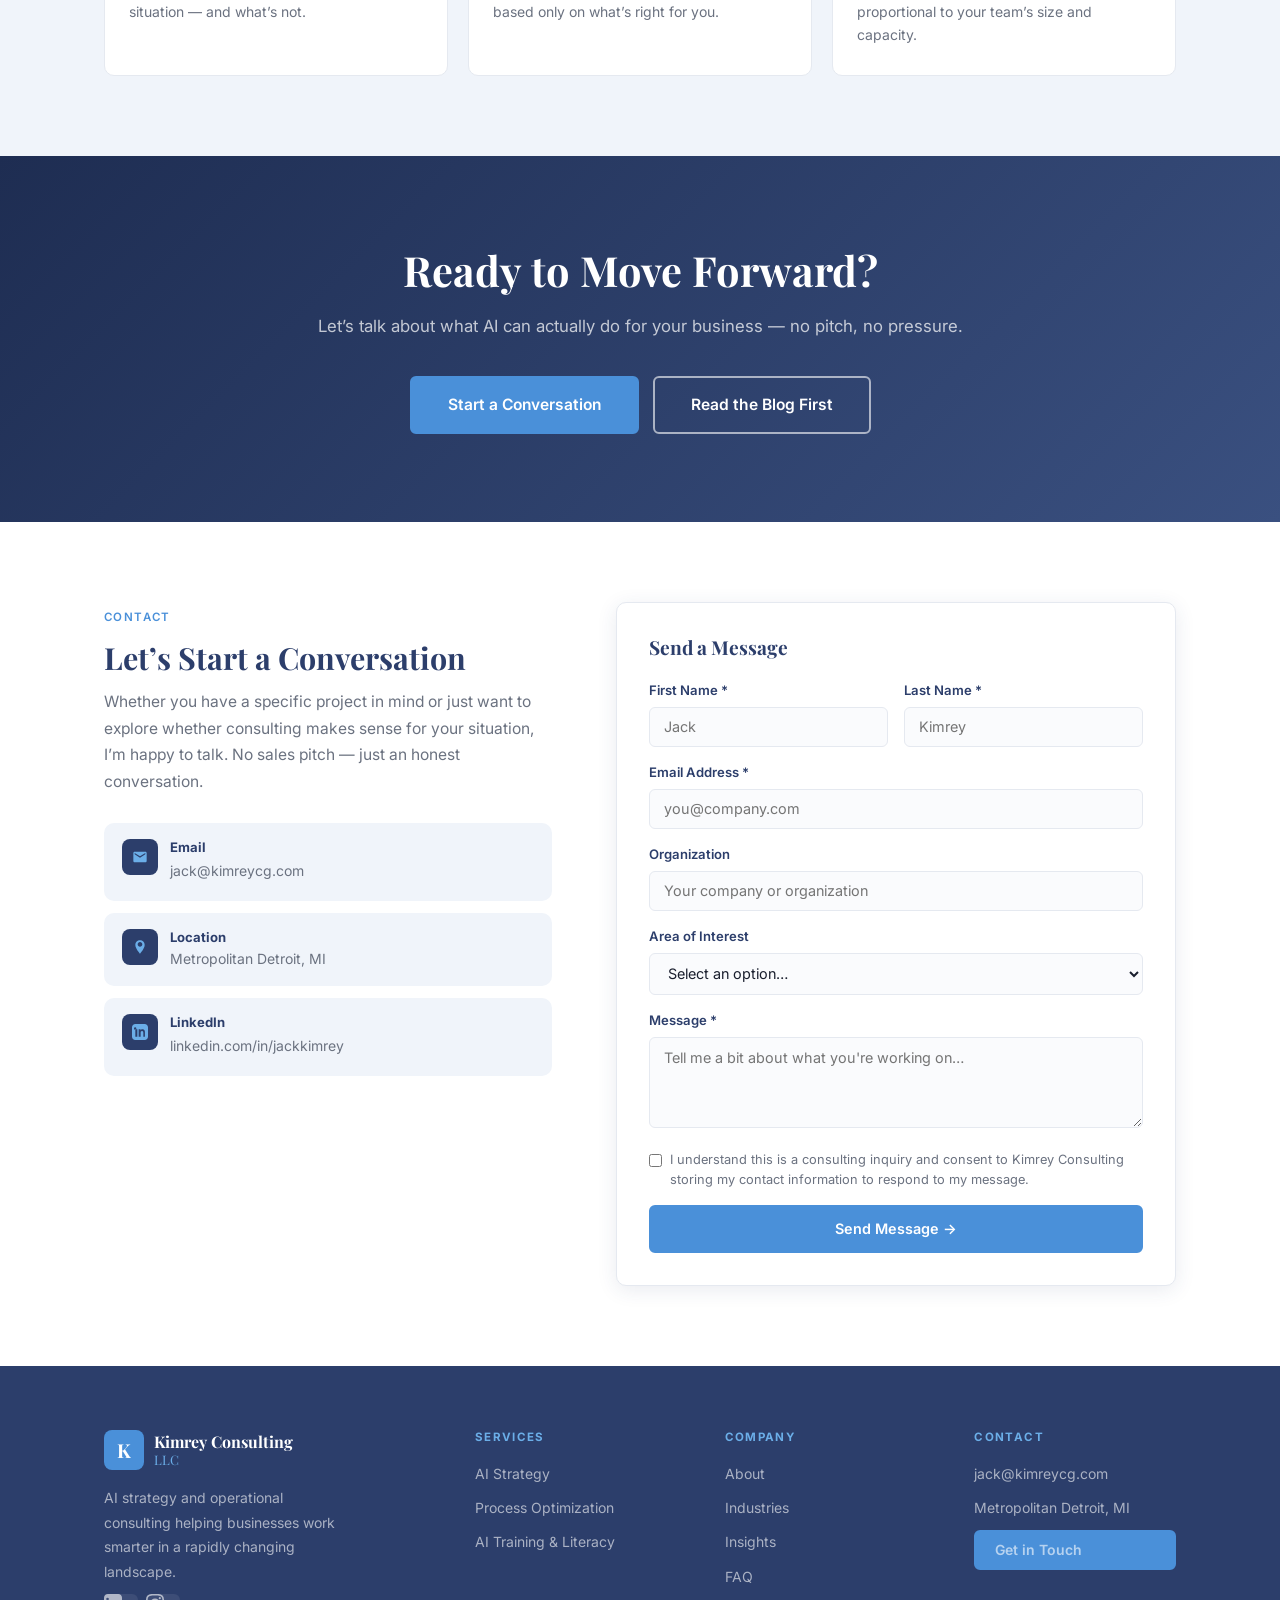
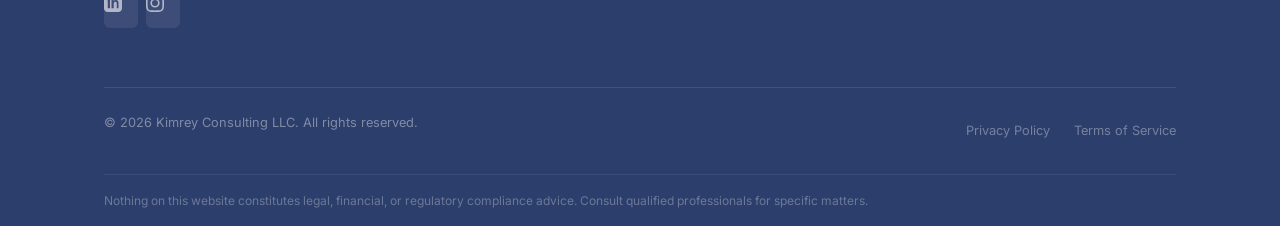
==== commit a4aca52c: "Update index.html" ====
--- a/index.html
+++ b/index.html
@@ -330,6 +330,12 @@
         <h3>AI Vendor Evaluation Checklist</h3>
         <p>Key questions to ask before adopting a new AI tool — covering data handling, security, accuracy, and exit options.</p>
         <a href="/downloads/checklist.pdf" download class="btn btn-b btn-sm" style="margin-top:auto;">Download Free PDF</a>
+      </div>
+      <div class="rsc">
+        <span class="rst">Guide</span>
+        <h3>Responsible AI Starter Guide for Small Businesses</h3>
+        <p>A practical introduction to responsible AI, common risks, human oversight, data protection, and the first safeguards small businesses can implement.</p>
+        <a href="/downloads/Responsible-AI-Starter-Guide.pdf" download class="btn btn-b btn-sm" style="margin-top:auto;">Download Free Guide</a>
       </div>
     </div>
   </div>
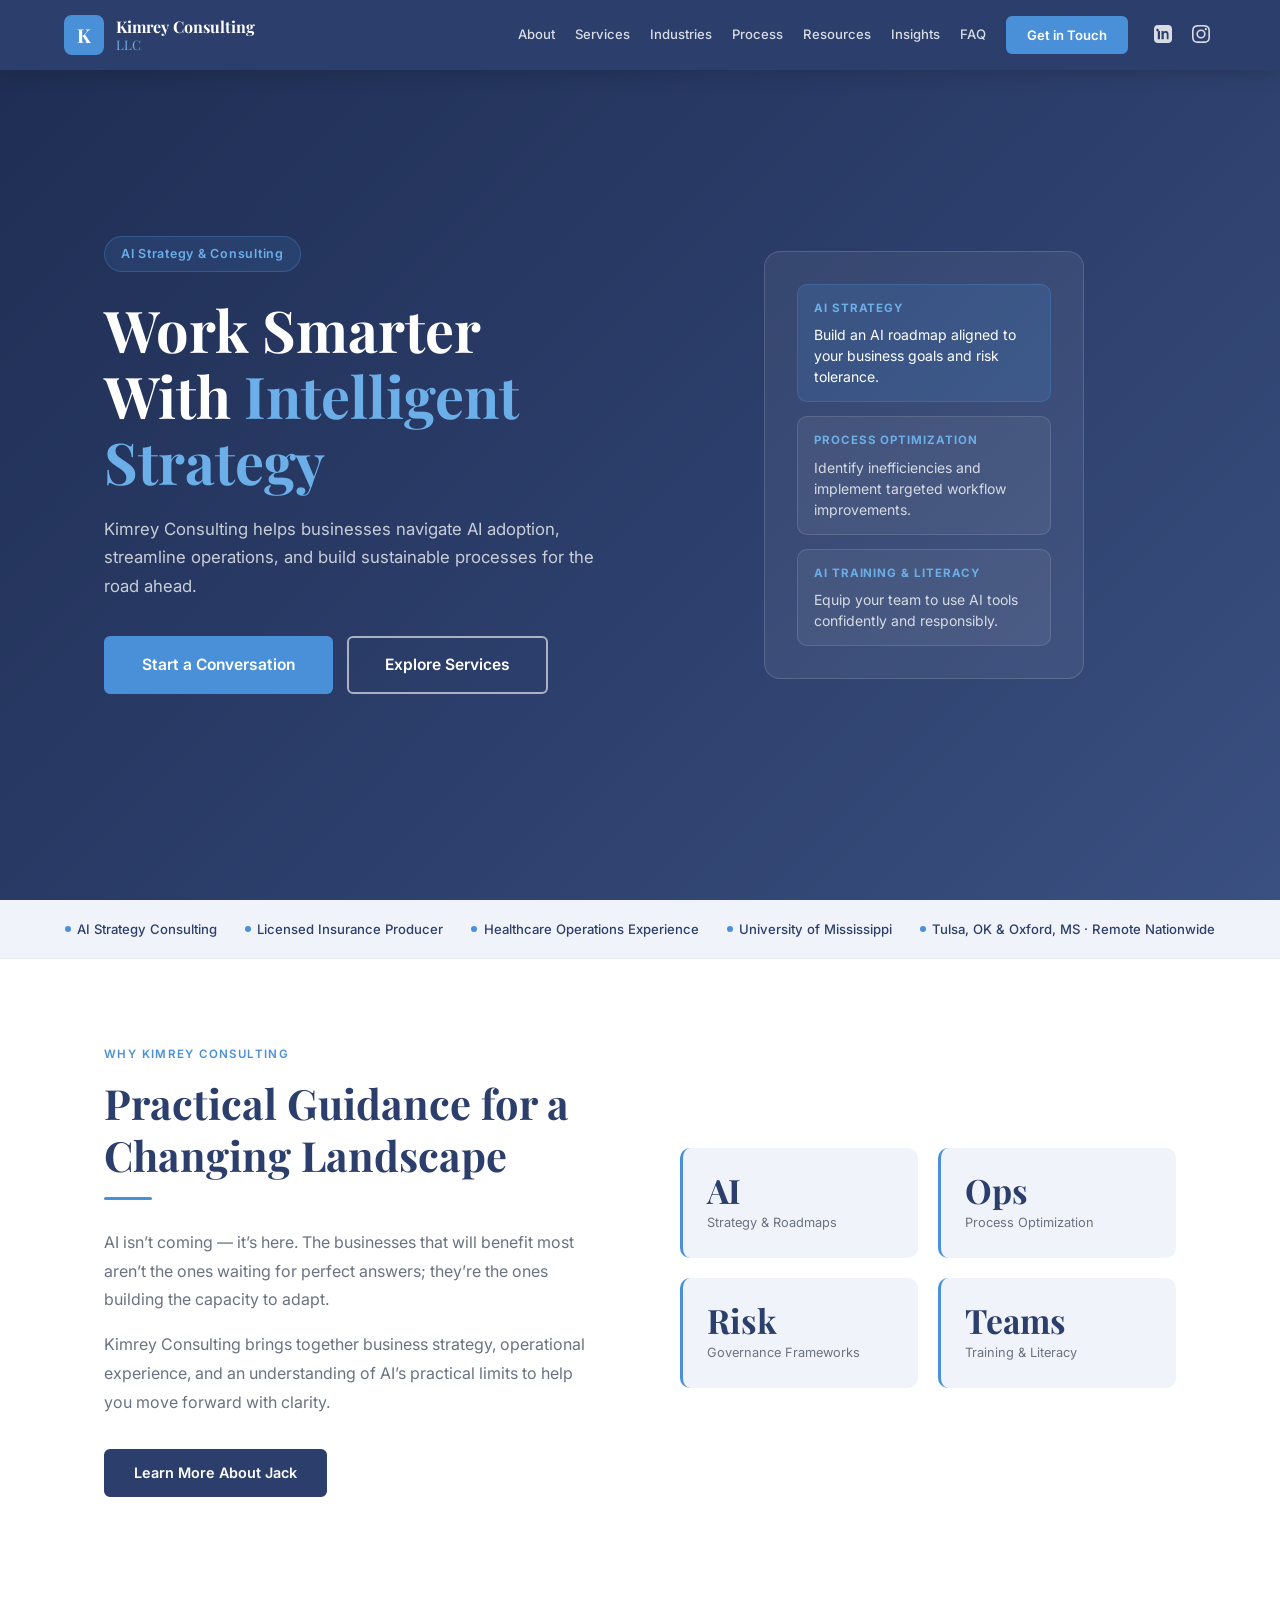
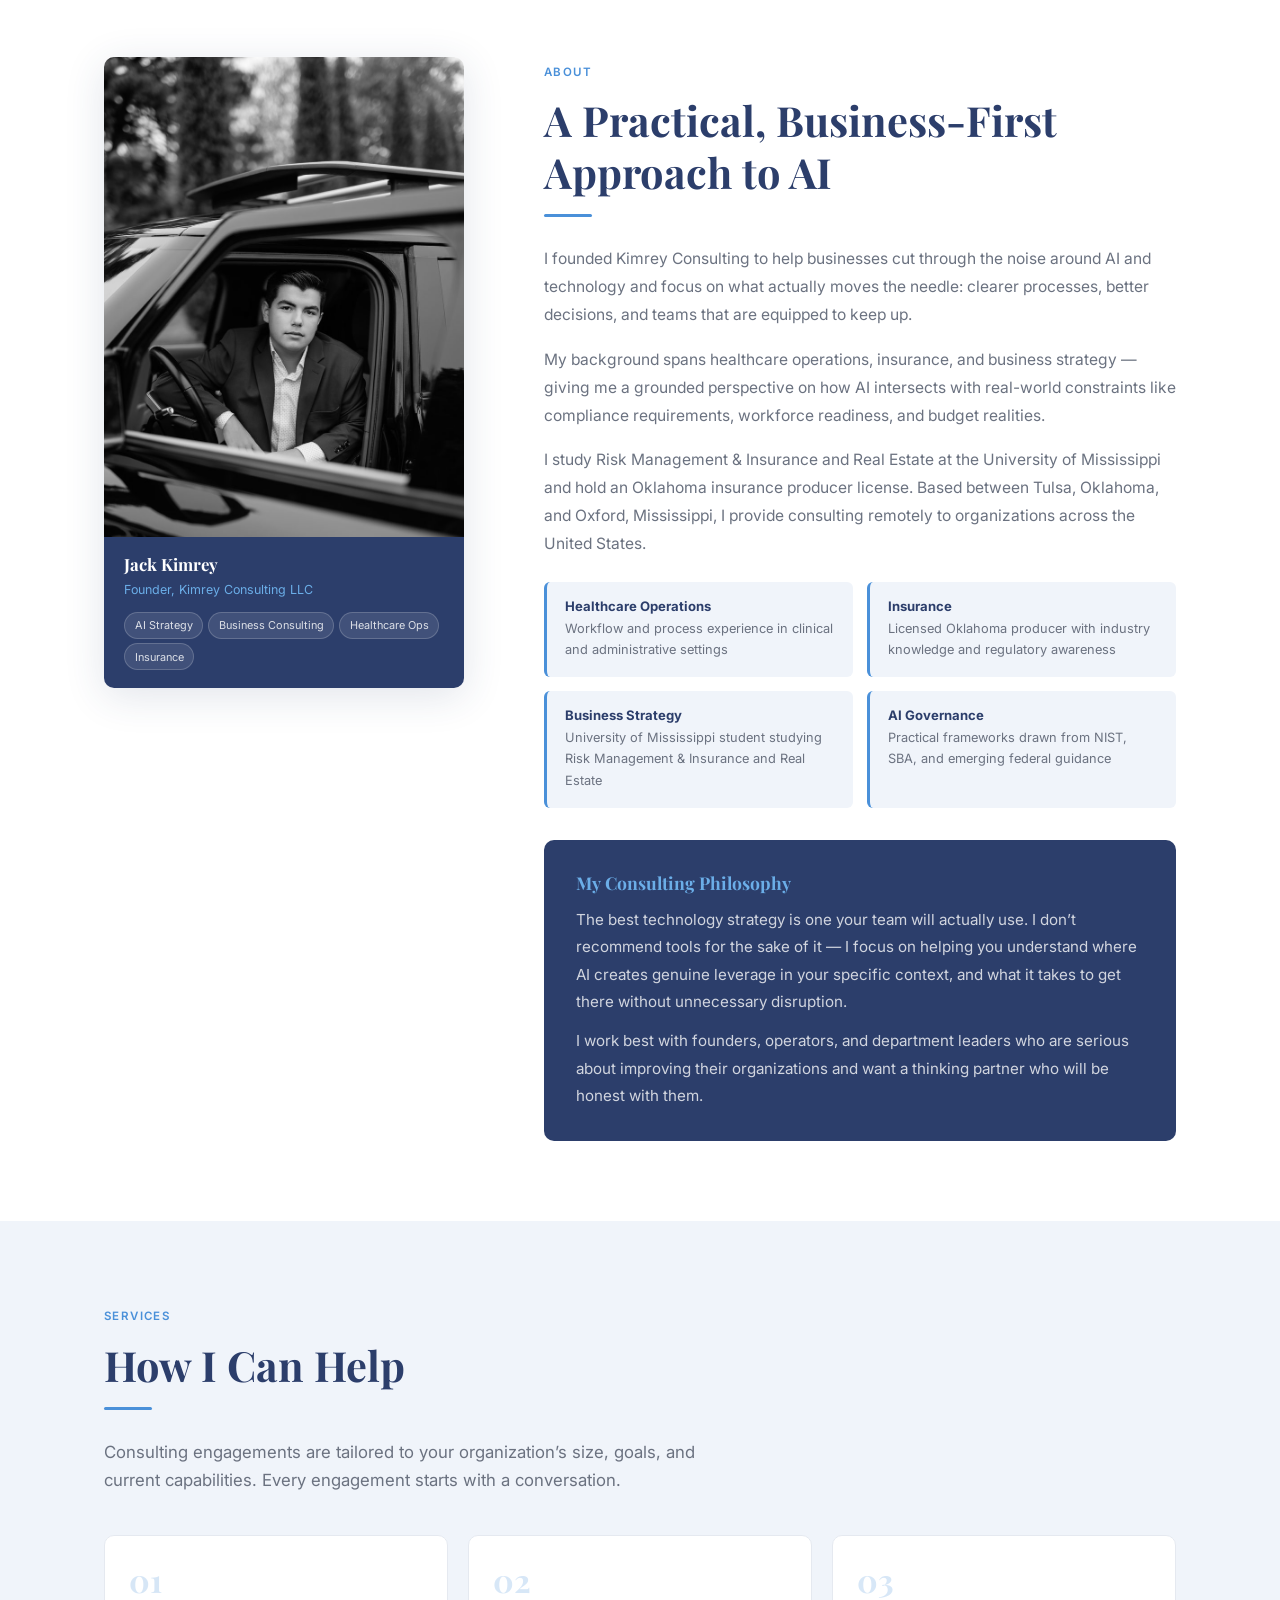
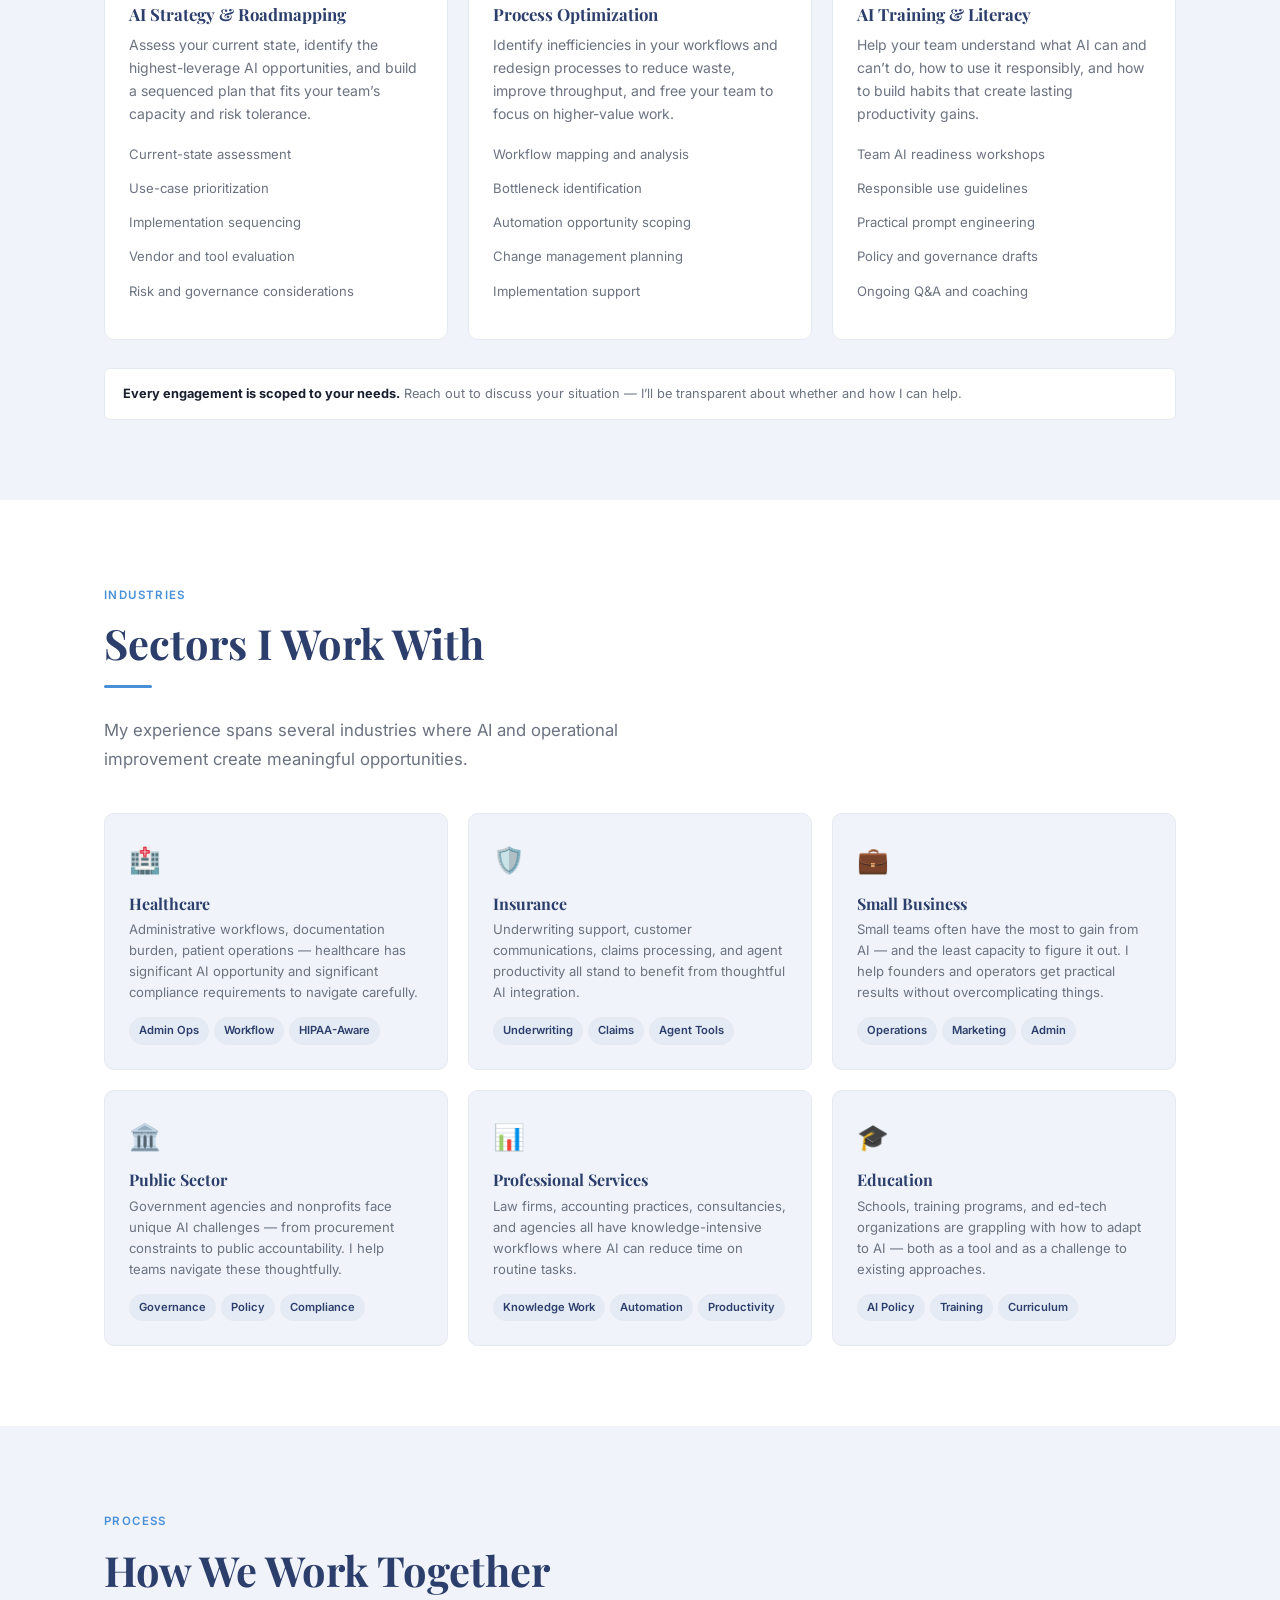
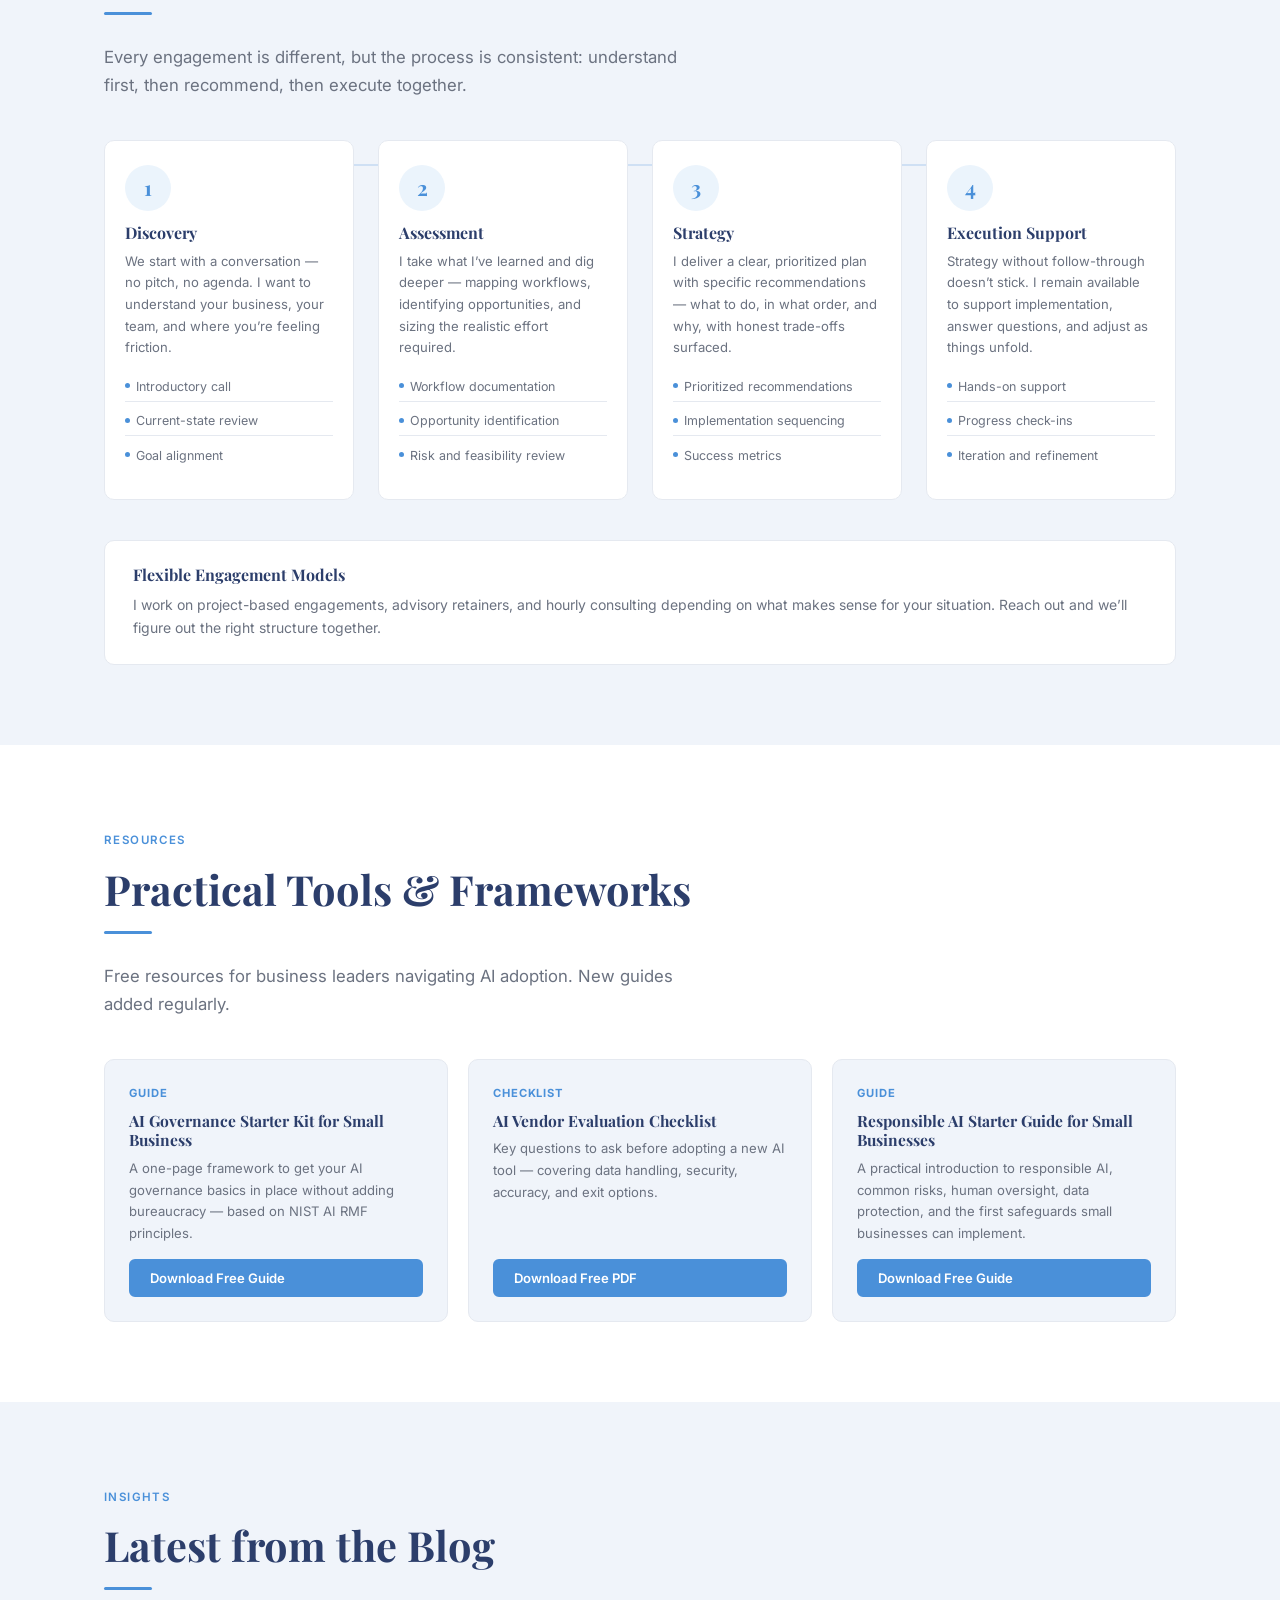
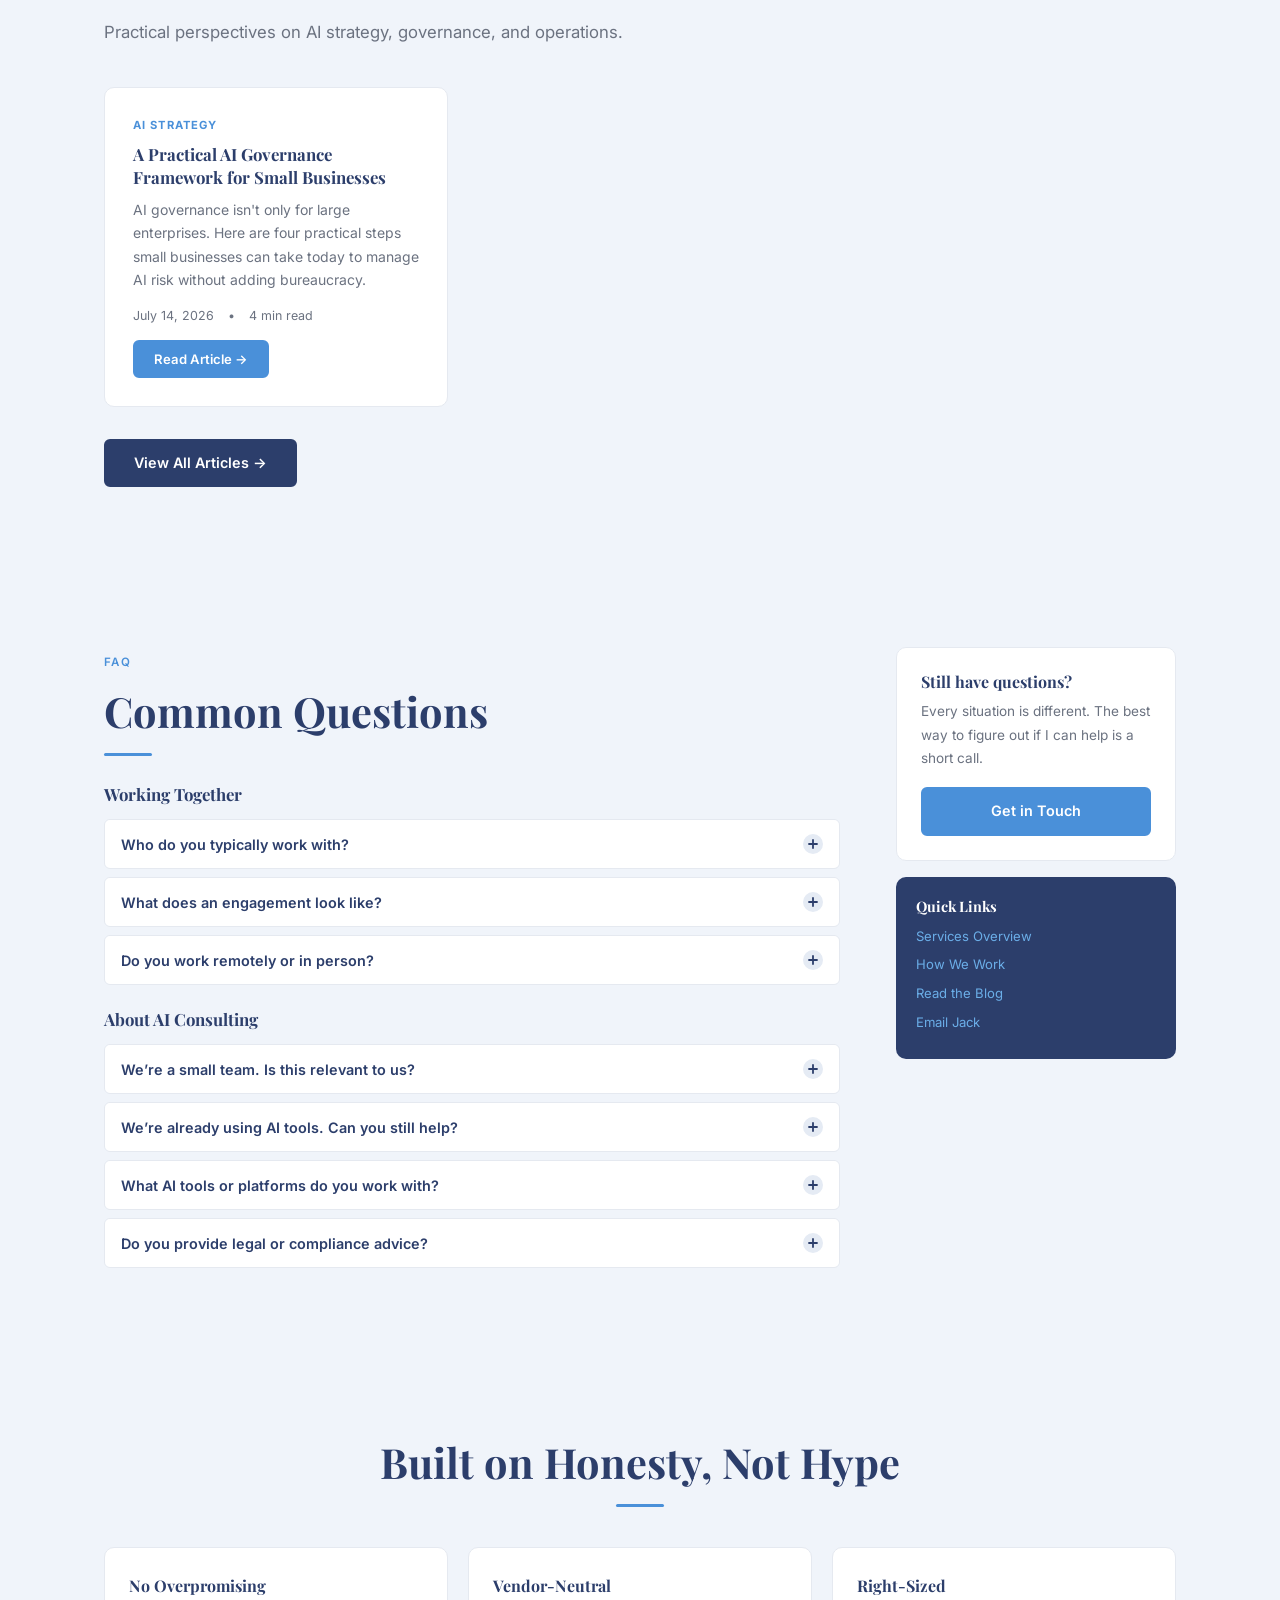
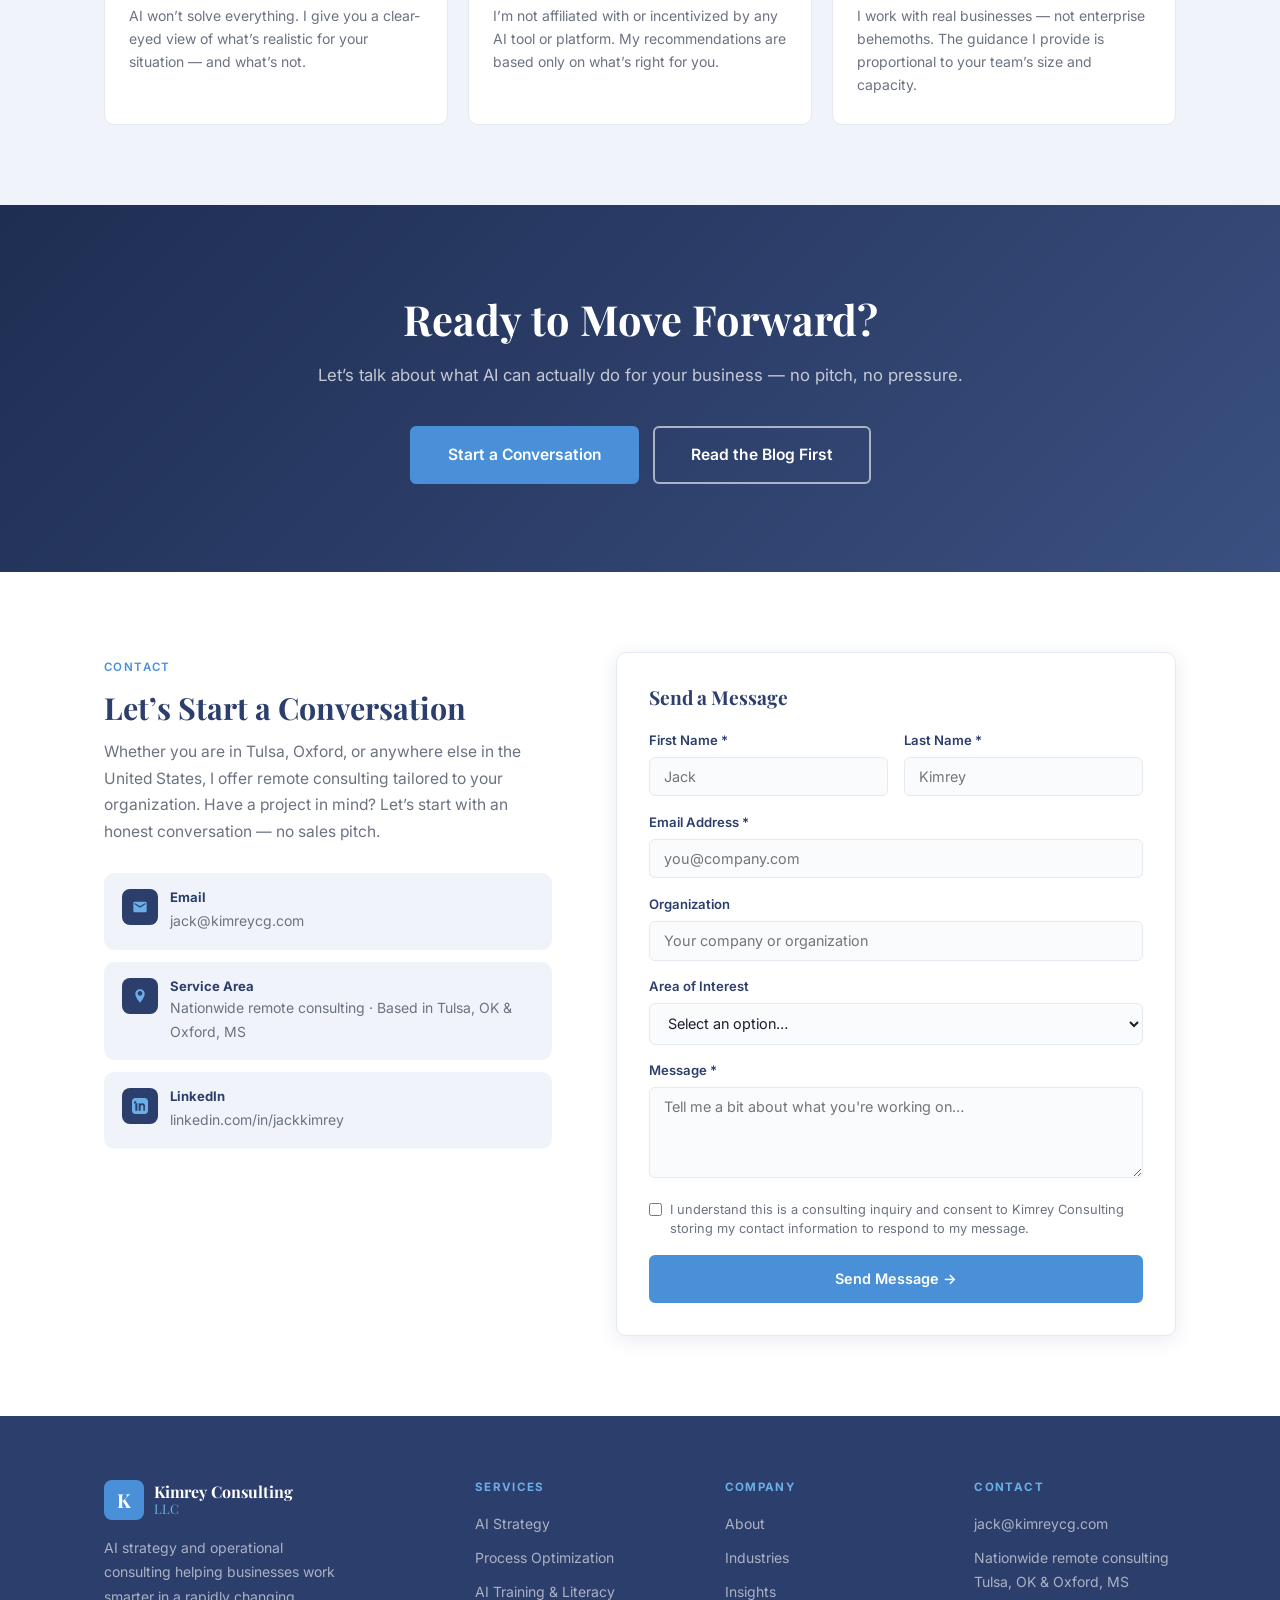
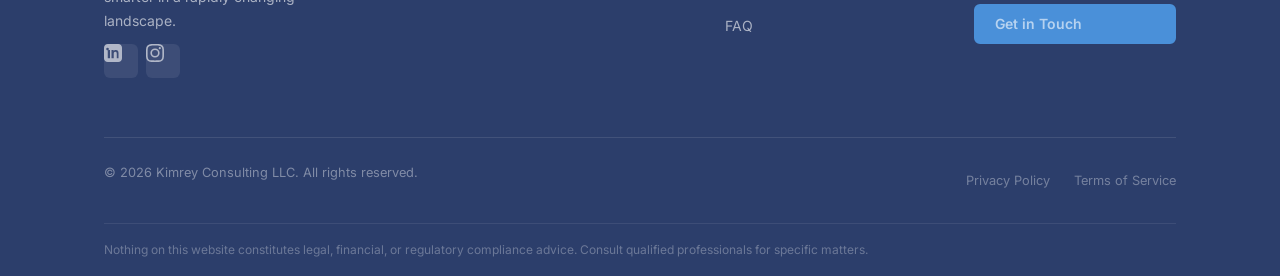
==== commit 0f6929a3: "Rename kimreycg-index-updated.html to index.html" ====
--- a/index.html
+++ b/index.html
@@ -87,8 +87,8 @@
     <div class="ci"><div class="cd"></div>AI Strategy Consulting</div>
     <div class="ci"><div class="cd"></div>Licensed Insurance Producer</div>
     <div class="ci"><div class="cd"></div>Healthcare Operations Experience</div>
-    <div class="ci"><div class="cd"></div>University of Michigan</div>
-    <div class="ci"><div class="cd"></div>Metropolitan Detroit, MI</div>
+    <div class="ci"><div class="cd"></div>University of Mississippi</div>
+    <div class="ci"><div class="cd"></div>Tulsa, OK &amp; Oxford, MS · Remote Nationwide</div>
   </div>
 </div>
 
@@ -139,11 +139,11 @@
         <div class="al"></div>
         <p class="ab">I founded Kimrey Consulting to help businesses cut through the noise around AI and technology and focus on what actually moves the needle: clearer processes, better decisions, and teams that are equipped to keep up.</p>
         <p class="ab">My background spans healthcare operations, insurance, and business strategy — giving me a grounded perspective on how AI intersects with real-world constraints like compliance requirements, workforce readiness, and budget realities.</p>
-        <p class="ab">I study business at the University of Michigan and hold a Michigan insurance producer license. I work with clients in healthcare, small business, insurance, and the public sector — wherever the opportunity to do things smarter exists.</p>
+        <p class="ab">I study Risk Management &amp; Insurance and Real Estate at the University of Mississippi and hold an Oklahoma insurance producer license. Based between Tulsa, Oklahoma, and Oxford, Mississippi, I provide consulting remotely to organizations across the United States.</p>
         <div class="cg">
           <div class="cc"><h5>Healthcare Operations</h5><p>Workflow and process experience in clinical and administrative settings</p></div>
-          <div class="cc"><h5>Insurance</h5><p>Licensed Michigan producer with industry knowledge and regulatory awareness</p></div>
-          <div class="cc"><h5>Business Strategy</h5><p>University of Michigan business student with a focus on AI and operations</p></div>
+          <div class="cc"><h5>Insurance</h5><p>Licensed Oklahoma producer with industry knowledge and regulatory awareness</p></div>
+          <div class="cc"><h5>Business Strategy</h5><p>University of Mississippi student studying Risk Management &amp; Insurance and Real Estate</p></div>
           <div class="cc"><h5>AI Governance</h5><p>Practical frameworks drawn from NIST, SBA, and emerging federal guidance</p></div>
         </div>
         <div class="mb">
@@ -392,7 +392,7 @@
             <span class="aic"><svg width="10" height="10" viewBox="0 0 10 10" fill="none"><path d="M5 1v8M1 5h8" stroke="currentColor" stroke-width="1.8" stroke-linecap="round"/></svg></span>
           </button>
           <div id="faq3" class="ap2" aria-hidden="true" style="display:none">
-            <p>Most of my work is done remotely via video calls and shared documents. For clients in the Metro Detroit area, in-person meetings can be arranged when it makes sense for the engagement.</p>
+            <p>Kimrey Consulting works with organizations nationwide through remote meetings and shared digital tools. I am based between Tulsa, Oklahoma, and Oxford, Mississippi; in-person meetings in those areas may be arranged when practical.</p>
           </div>
         </div>
 
@@ -498,7 +498,7 @@
       <div class="ci2">
         <span class="tag">Contact</span>
         <h2 id="contact-heading">Let&rsquo;s Start a Conversation</h2>
-        <p>Whether you have a specific project in mind or just want to explore whether consulting makes sense for your situation, I&rsquo;m happy to talk. No sales pitch — just an honest conversation.</p>
+        <p>Whether you are in Tulsa, Oxford, or anywhere else in the United States, I offer remote consulting tailored to your organization. Have a project in mind? Let&rsquo;s start with an honest conversation — no sales pitch.</p>
         <div class="cms">
           <div class="cm">
             <div class="cmi"><svg viewBox="0 0 24 24" fill="currentColor" width="16" height="16"><path d="M20 4H4C2.9 4 2 4.9 2 6v12c0 1.1.9 2 2 2h16c1.1 0 2-.9 2-2V6c0-1.1-.9-2-2-2zm0 4l-8 5-8-5V6l8 5 8-5v2z"/></svg></div>
@@ -506,7 +506,7 @@
           </div>
           <div class="cm">
             <div class="cmi"><svg viewBox="0 0 24 24" fill="currentColor" width="16" height="16"><path d="M12 2C8.13 2 5 5.13 5 9c0 5.25 7 13 7 13s7-7.75 7-13c0-3.87-3.13-7-7-7zm0 9.5C10.07 11.5 8.5 9.93 8.5 8S10.07 4.5 12 4.5 15.5 6.07 15.5 8 13.93 11.5 12 11.5z"/></svg></div>
-            <div class="cmt"><h5>Location</h5><p>Metropolitan Detroit, MI</p></div>
+            <div class="cmt"><h5>Service Area</h5><p>Nationwide remote consulting · Based in Tulsa, OK &amp; Oxford, MS</p></div>
           </div>
           <div class="cm">
             <div class="cmi"><svg viewBox="0 0 24 24" width="18" height="18" fill="currentColor"><path d="M19 0H5C2.24 0 0 2.24 0 5v14c0 2.76 2.24 5 5 5h14c2.76 0 5-2.24 5-5V5c0-2.76-2.24-5-5-5zM8 19H5V8h3v11zM6.5 6.73A1.77 1.77 0 114.73 4.96 1.77 1.77 0 016.5 6.73zM20 19h-3v-5.6c0-1.34-.03-3.06-1.86-3.06-1.87 0-2.16 1.46-2.16 2.97V19H10V8h2.88v1.5h.04c.4-.76 1.38-1.56 2.84-1.56 3.04 0 3.6 2 3.6 4.59V19z"/></svg></div>
@@ -587,7 +587,7 @@
     <div class="fc">
       <h5>Contact</h5>
       <a href="mailto:jack@kimreycg.com">jack@kimreycg.com</a>
-      <p>Metropolitan Detroit, MI</p>
+      <p>Nationwide remote consulting<br>Tulsa, OK &amp; Oxford, MS</p>
       <a href="/#contact" class="btn btn-b btn-sm" style="margin-top:.625rem;">Get in Touch</a>
     </div>
   </div>
@@ -604,4 +604,4 @@
 </div>
 </footer>
 <script src="/assets/js/main.js"></script>
-</html>+</html>
